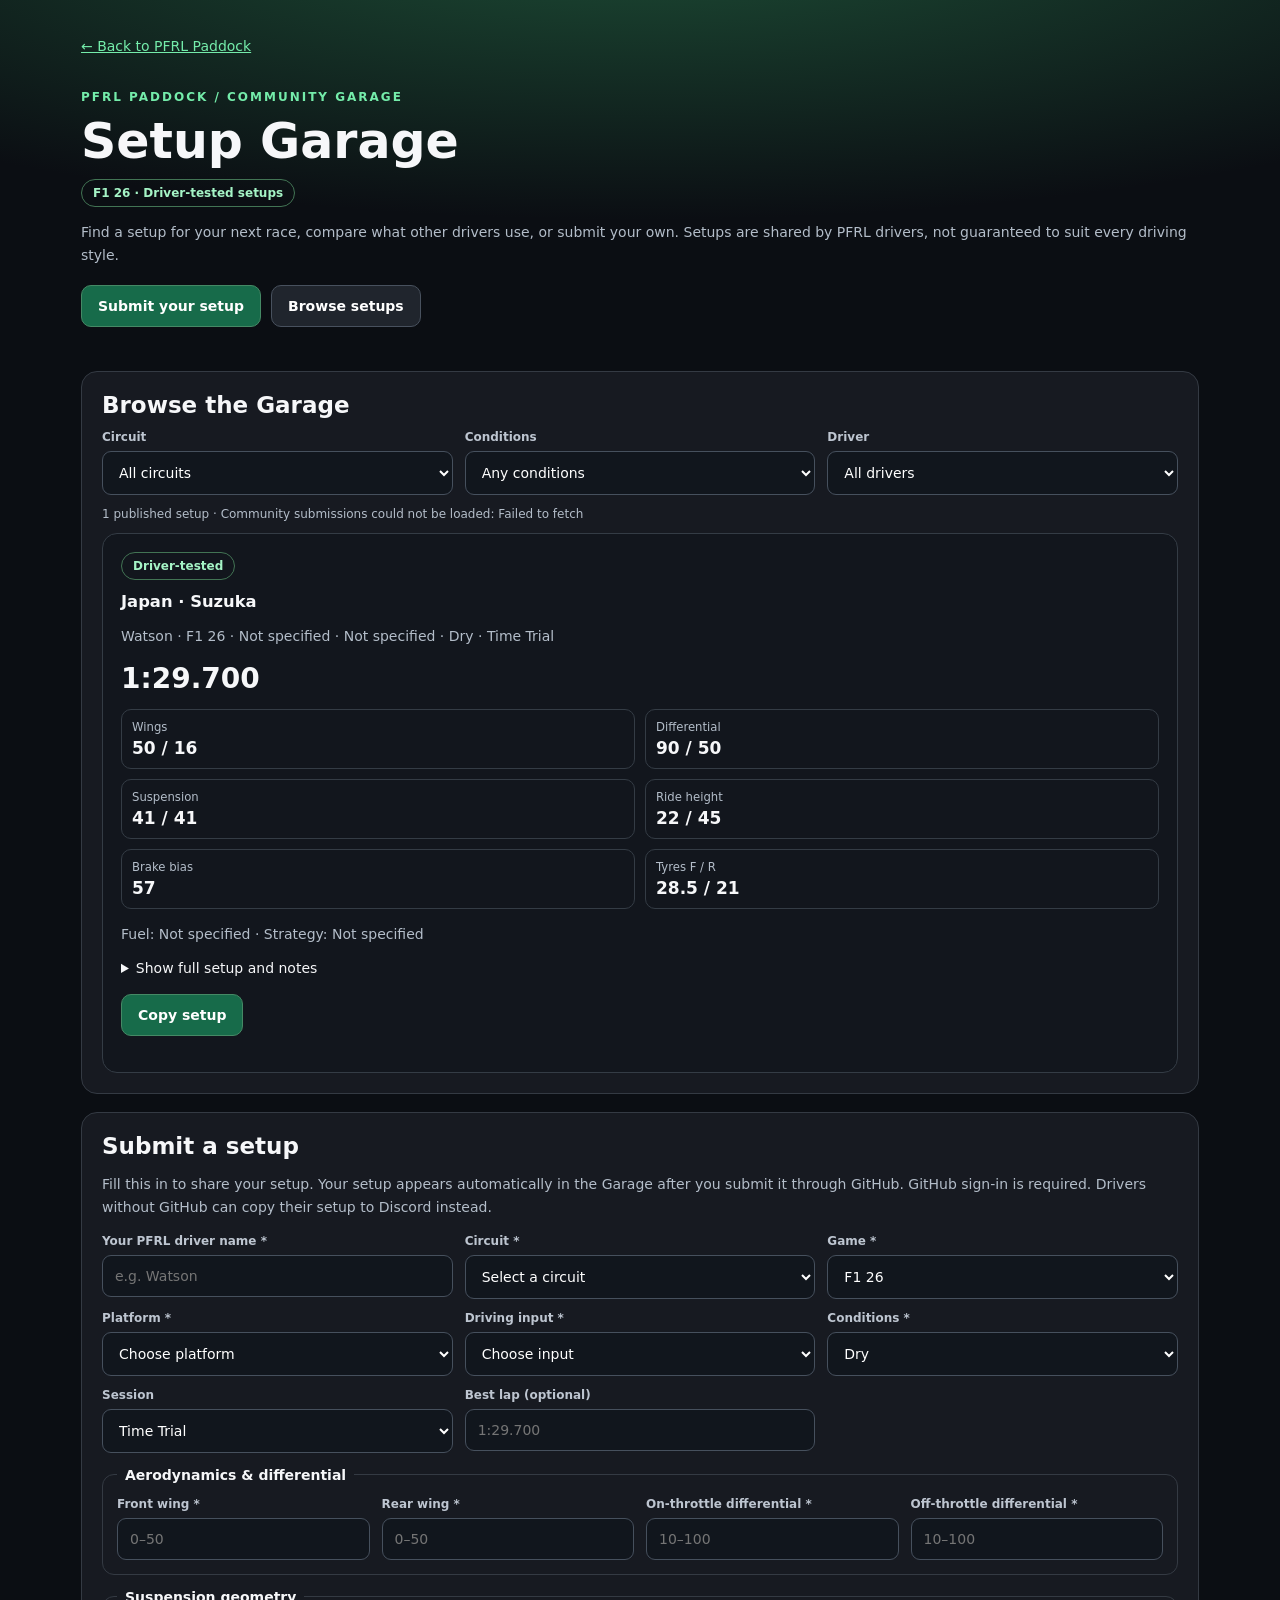
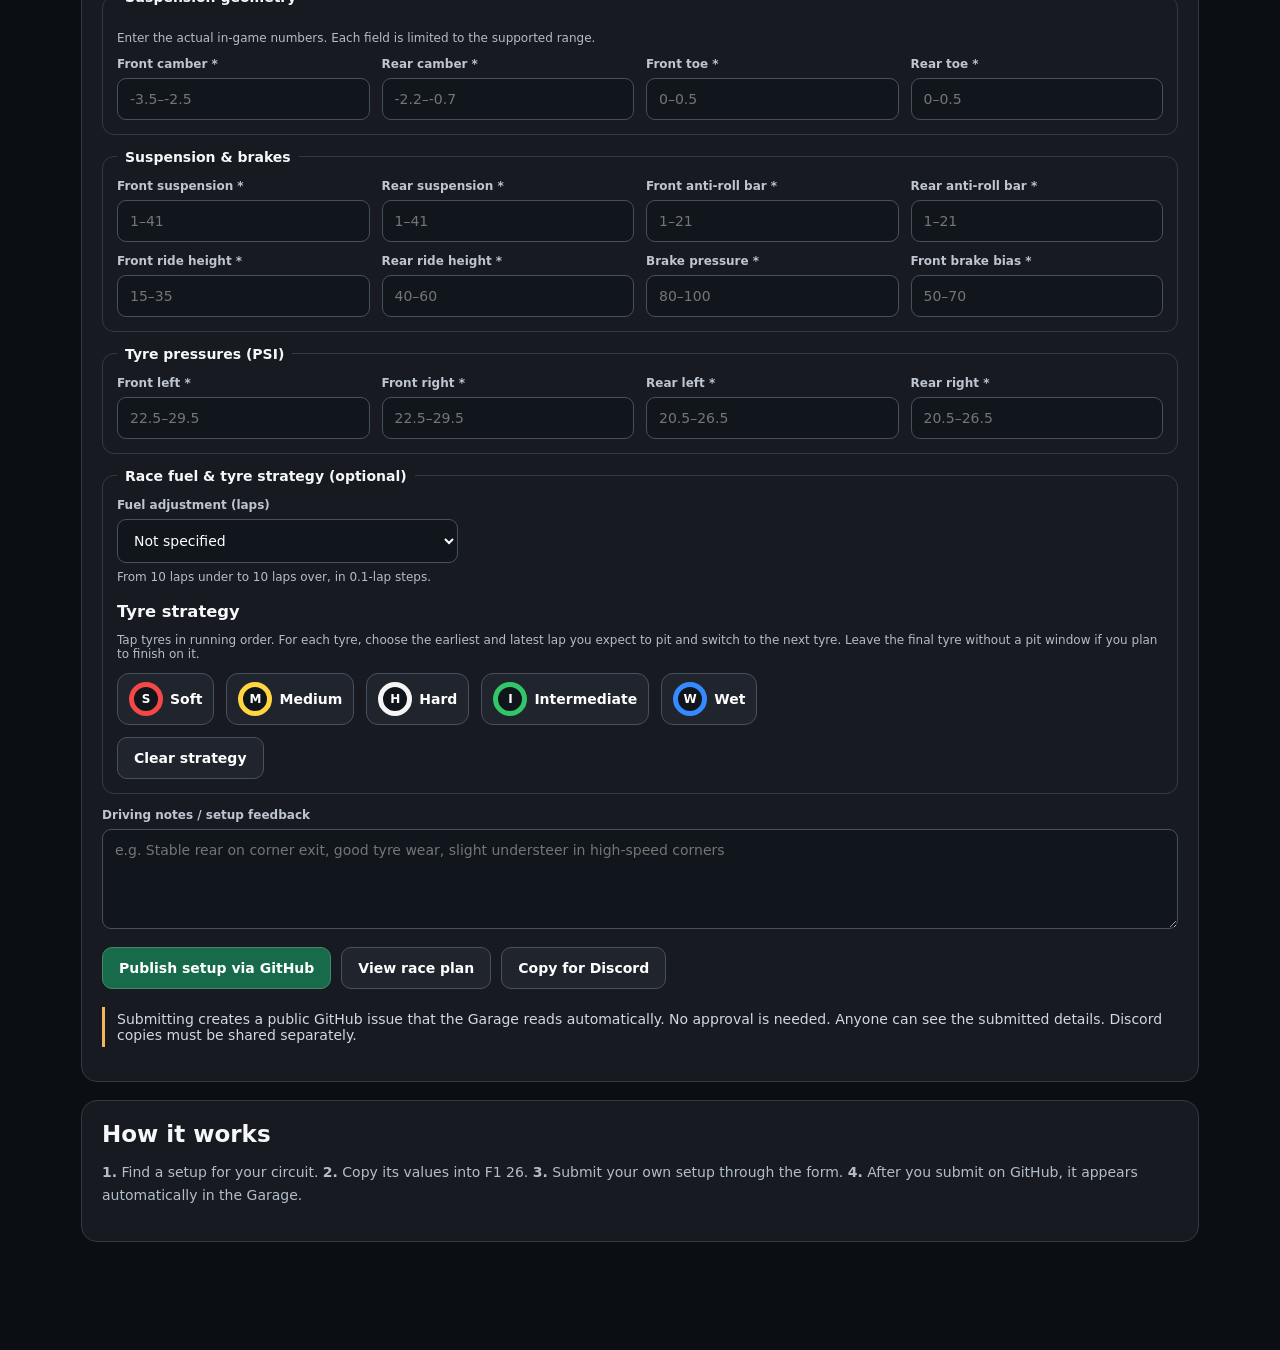
==== garage.html @ cc3d06f2 "Add Xbox PlayStation PC and wheel/controller to Garage submissions, cards and race plans" ====
<!doctype html><html lang="en"><head><meta charset="utf-8"><meta name="viewport" content="width=device-width,initial-scale=1"><title>PFRL | Setup Garage</title><meta name="theme-color" content="#167b50"><link rel="manifest" href="./manifest.webmanifest"><link rel="icon" href="./pfrl-icon.svg"><style>:root{color-scheme:dark;--bg:#0b0e13;--card:#171a21;--line:#343a43;--muted:#b3bdc9;--accent:#74ecaa}*{box-sizing:border-box}body{margin:0;background:radial-gradient(ellipse 85% 300px at 50% -80px,#1d4e36,transparent),var(--bg);color:#f6f7f9;font:14px system-ui,-apple-system,Segoe UI,sans-serif}main{max-width:1150px;margin:auto;padding:24px 16px 90px}a{color:var(--accent)}h1{font-size:clamp(31px,5vw,49px);margin:9px 0}h2{margin:0 0 12px;font-size:23px}h3{margin:0 0 8px}.brand{font-size:12px;color:var(--accent);letter-spacing:2px;font-weight:800}.muted{color:var(--muted);line-height:1.65}.panel{background:var(--card);border:1px solid var(--line);border-radius:16px;padding:20px;margin:18px 0}.hero{padding:22px 0 8px}.tag{display:inline-block;padding:6px 11px;border:1px solid #427454;border-radius:30px;color:#a5f4c6;font-size:12px;font-weight:750}.buttons{display:flex;flex-wrap:wrap;gap:10px;margin:18px 0}.btn,button{border:1px solid #458965;background:#176b4a;color:white;border-radius:10px;padding:12px 16px;font:inherit;font-weight:750;cursor:pointer;text-decoration:none}.btn.secondary,button.secondary{background:#20252d;border-color:#48515e}.grid{display:grid;grid-template-columns:repeat(3,minmax(0,1fr));gap:12px}.field{display:flex;flex-direction:column;gap:7px}label{font-size:12px;font-weight:750;color:#bdc5d0}input,select,textarea{width:100%;background:#11161d;border:1px solid #46505d;border-radius:9px;color:white;padding:12px;font:inherit}textarea{min-height:100px;resize:vertical}.cards{display:grid;grid-template-columns:repeat(auto-fit,minmax(280px,1fr));gap:13px}.setup{background:#12161d;border:1px solid #343c45;border-radius:15px;padding:18px}.setup .lap{font-size:28px;font-weight:850;margin:12px 0}.spec{display:grid;grid-template-columns:1fr 1fr;gap:10px;margin:14px 0}.spec>div{padding:10px;border:1px solid #343c45;border-radius:10px}.spec small{display:block;color:var(--muted);margin-bottom:4px}.spec b{font-size:17px}.notice{border-left:3px solid #f2b75e;padding:4px 12px;color:#d3d7df}.hidden{display:none}.formgrid{display:grid;grid-template-columns:repeat(4,minmax(0,1fr));gap:12px}fieldset{border:1px solid var(--line);border-radius:12px;margin:14px 0;padding:14px}legend{font-weight:800;padding:0 8px}#formStatus{margin-top:12px}.fine{font-size:12px;color:var(--muted)}@media(max-width:800px){.grid,.formgrid{grid-template-columns:repeat(2,minmax(0,1fr))}}@media(max-width:520px){.grid,.formgrid{grid-template-columns:1fr}.panel{padding:14px}}.strategy-picker{display:flex;flex-wrap:wrap;gap:12px;margin:12px 0}.tyre-choice{display:flex;align-items:center;gap:7px;background:#20252d;border:1px solid #48515e;border-radius:12px;padding:8px 11px;cursor:pointer}.tyre-circle{width:34px;height:34px;display:inline-flex;align-items:center;justify-content:center;border:5px solid currentColor;border-radius:50%;background:#10151b;font-size:12px;font-weight:900;color:white}.tyre-choice[data-compound="Soft"] .tyre-circle{border-color:#f44747}.tyre-choice[data-compound="Medium"] .tyre-circle{border-color:#ffd63f}.tyre-choice[data-compound="Hard"] .tyre-circle{border-color:#f5f5f5}.tyre-choice[data-compound="Intermediate"] .tyre-circle{border-color:#32c56a}.tyre-choice[data-compound="Wet"] .tyre-circle{border-color:#368aff}.tyre-choice[aria-pressed="true"]{outline:2px solid var(--accent);background:#244b37}.stint{display:flex;align-items:center;gap:10px;flex-wrap:wrap;padding:9px 0;border-bottom:1px solid var(--line)}.stint input{width:95px}.stint-range{display:flex;align-items:end;gap:8px;flex-wrap:wrap}.stint-range>label{width:100%}.stint .tyre-circle{flex-shrink:0}.strategy-output{display:flex;gap:6px;flex-wrap:wrap;margin:10px 0}.strategy-output .tyre-circle{width:30px;height:30px;border-width:4px}.strategy-output .tyre-circle[data-compound="Soft"]{border-color:#f44747}.strategy-output .tyre-circle[data-compound="Medium"]{border-color:#ffd63f}.strategy-output .tyre-circle[data-compound="Hard"]{border-color:#fff}.strategy-output .tyre-circle[data-compound="Intermediate"]{border-color:#32c56a}.strategy-output .tyre-circle[data-compound="Wet"]{border-color:#368aff}.race-report{margin-top:24px;border:1px solid #609c74;border-radius:14px;padding:18px;background:#101b18}.race-report h2{color:#b3f8d0}.report-grid{display:grid;grid-template-columns:repeat(2,minmax(0,1fr));gap:10px}.report-item{background:#182b22;border:1px solid #355a44;border-radius:9px;padding:10px}.report-item small{display:block;color:#a8c7b3;margin-bottom:5px}.report-strategy{display:flex;flex-wrap:wrap;gap:9px}.report-stint{border:1px solid #4b6854;background:#16251c;padding:12px;border-radius:12px;flex:1 1 155px}.report-stint .tyre-circle{margin-bottom:8px}.report-values{display:grid;grid-template-columns:repeat(2,minmax(0,1fr));gap:7px}.report-values div{padding:7px;border-bottom:1px solid #32473b}.report-values b{float:right}.report-notes{white-space:pre-wrap}@media print{body{background:white!important;color:#111!important}body *{visibility:hidden!important}#raceReport,#raceReport *{visibility:visible!important}#raceReport{position:absolute;left:0;top:0;width:100%;margin:0;border:0;background:white!important;color:#111!important}#raceReport .buttons{display:none!important}.report-item,.report-stint{background:white!important;color:#111!important;border-color:#aaa!important}.report-item small,.report-stint small{color:#555!important}.report-values div{border-color:#bbb!important}.tyre-circle{color:#111!important}}</style></head><body><main><p><a href="./index.html#paddock">← Back to PFRL Paddock</a></p><div class="hero"><div class="brand">PFRL PADDOCK / COMMUNITY GARAGE</div><h1>Setup Garage</h1><span class="tag">F1 26 · Driver-tested setups</span><p class="muted">Find a setup for your next race, compare what other drivers use, or submit your own. Setups are shared by PFRL drivers, not guaranteed to suit every driving style.</p><div class="buttons"><a class="btn" href="#submit">Submit your setup</a><a class="btn secondary" href="#browse">Browse setups</a></div></div><section class="panel" id="browse"><h2>Browse the Garage</h2><div class="grid"><div class="field"><label for="track">Circuit</label><select id="track"><option value="">All circuits</option></select></div><div class="field"><label for="conditions">Conditions</label><select id="conditions"><option value="">Any conditions</option><option>Dry</option><option>Wet</option><option>Mixed</option></select></div><div class="field"><label for="driver">Driver</label><select id="driver"><option value="">All drivers</option></select></div></div><p class="fine" id="count"></p><div class="cards" id="results"></div></section><section class="panel" id="submit"><h2>Submit a setup</h2><p class="muted">Fill this in to share your setup. Your setup appears automatically in the Garage after you submit it through GitHub. GitHub sign-in is required. Drivers without GitHub can copy their setup to Discord instead.</p><form id="setupForm"><div class="grid"><div class="field"><label for="submitDriver">Your PFRL driver name *</label><input id="submitDriver" required maxlength="70" placeholder="e.g. Watson"></div><div class="field"><label for="submitTrack">Circuit *</label><select id="submitTrack" required><option value="">Select a circuit</option></select></div><div class="field"><label for="submitGame">Game *</label><select id="submitGame"><option>F1 26</option><option>F1 25</option></select></div><div class="field"><label for="submitPlatform">Platform *</label><select id="submitPlatform" required><option value="">Choose platform</option><option>Xbox</option><option>PlayStation</option><option>PC</option></select></div><div class="field"><label for="submitInput">Driving input *</label><select id="submitInput" required><option value="">Choose input</option><option>Wheel</option><option>Controller</option></select></div><div class="field"><label for="submitConditions">Conditions *</label><select id="submitConditions"><option>Dry</option><option>Wet</option><option>Mixed</option></select></div><div class="field"><label for="submitSession">Session</label><select id="submitSession"><option>Time Trial</option><option>Qualifying</option><option>Race</option></select></div><div class="field"><label for="submitLap">Best lap (optional)</label><input id="submitLap" placeholder="1:29.700" pattern="[0-9]+:[0-5][0-9]\\.[0-9]{3}"></div></div><fieldset><legend>Aerodynamics & differential</legend><div class="formgrid"><div class="field"><label>Front wing *</label><input name="Front wing" type="number" min="0" max="50" step="1" placeholder="0–50" title="Allowed range: 0 to 50" required></div><div class="field"><label>Rear wing *</label><input name="Rear wing" type="number" min="0" max="50" step="1" placeholder="0–50" title="Allowed range: 0 to 50" required></div><div class="field"><label>On-throttle differential *</label><input name="On-throttle differential" type="number" min="10" max="100" step="5" placeholder="10–100" title="Allowed range: 10 to 100" required></div><div class="field"><label>Off-throttle differential *</label><input name="Off-throttle differential" type="number" min="10" max="100" step="5" placeholder="10–100" title="Allowed range: 10 to 100" required></div></div></fieldset><fieldset><legend>Suspension geometry</legend><p class="fine">Enter the actual in-game numbers. Each field is limited to the supported range.</p><div class="formgrid"><div class="field"><label>Front camber *</label><input name="Front camber" type="number" min="-3.5" max="-2.5" step="0.1" placeholder="-3.5–-2.5" title="Allowed range: -3.5 to -2.5" required></div><div class="field"><label>Rear camber *</label><input name="Rear camber" type="number" min="-2.2" max="-0.7" step="0.1" placeholder="-2.2–-0.7" title="Allowed range: -2.2 to -0.7" required></div><div class="field"><label>Front toe *</label><input name="Front toe" type="number" min="0" max="0.5" step="0.01" placeholder="0–0.5" title="Allowed range: 0 to 0.5" required></div><div class="field"><label>Rear toe *</label><input name="Rear toe" type="number" min="0" max="0.5" step="0.01" placeholder="0–0.5" title="Allowed range: 0 to 0.5" required></div></div></fieldset><fieldset><legend>Suspension & brakes</legend><div class="formgrid"><div class="field"><label>Front suspension *</label><input name="Front suspension" type="number" min="1" max="41" step="1" placeholder="1–41" title="Allowed range: 1 to 41" required></div><div class="field"><label>Rear suspension *</label><input name="Rear suspension" type="number" min="1" max="41" step="1" placeholder="1–41" title="Allowed range: 1 to 41" required></div><div class="field"><label>Front anti-roll bar *</label><input name="Front anti-roll bar" type="number" min="1" max="21" step="1" placeholder="1–21" title="Allowed range: 1 to 21" required></div><div class="field"><label>Rear anti-roll bar *</label><input name="Rear anti-roll bar" type="number" min="1" max="21" step="1" placeholder="1–21" title="Allowed range: 1 to 21" required></div><div class="field"><label>Front ride height *</label><input name="Front ride height" type="number" min="15" max="35" step="1" placeholder="15–35" title="Allowed range: 15 to 35" required></div><div class="field"><label>Rear ride height *</label><input name="Rear ride height" type="number" min="40" max="60" step="1" placeholder="40–60" title="Allowed range: 40 to 60" required></div><div class="field"><label>Brake pressure *</label><input name="Brake pressure" type="number" min="80" max="100" step="1" placeholder="80–100" title="Allowed range: 80 to 100" required></div><div class="field"><label>Front brake bias *</label><input name="Front brake bias" type="number" min="50" max="70" step="1" placeholder="50–70" title="Allowed range: 50 to 70" required></div></div></fieldset><fieldset><legend>Tyre pressures (PSI)</legend><div class="formgrid"><div class="field"><label>Front left *</label><input name="Front left tyre" type="number" min="22.5" max="29.5" step="0.1" placeholder="22.5–29.5" title="Allowed range: 22.5 to 29.5" required></div><div class="field"><label>Front right *</label><input name="Front right tyre" type="number" min="22.5" max="29.5" step="0.1" placeholder="22.5–29.5" title="Allowed range: 22.5 to 29.5" required></div><div class="field"><label>Rear left *</label><input name="Rear left tyre" type="number" min="20.5" max="26.5" step="0.1" placeholder="20.5–26.5" title="Allowed range: 20.5 to 26.5" required></div><div class="field"><label>Rear right *</label><input name="Rear right tyre" type="number" min="20.5" max="26.5" step="0.1" placeholder="20.5–26.5" title="Allowed range: 20.5 to 26.5" required></div></div></fieldset><fieldset><legend>Race fuel & tyre strategy (optional)</legend><div class="grid"><div class="field"><label for="submitFuel">Fuel adjustment (laps)</label><select id="submitFuel"><option value="">Not specified</option></select><span class="fine">From 10 laps under to 10 laps over, in 0.1-lap steps.</span></div></div><h3 style="margin-top:18px">Tyre strategy</h3><p class="fine">Tap tyres in running order. For each tyre, choose the earliest and latest lap you expect to pit and switch to the next tyre. Leave the final tyre without a pit window if you plan to finish on it.</p><div class="strategy-picker" id="tyrePicker"><button type="button" class="tyre-choice" data-compound="Soft"><span class="tyre-circle">S</span>Soft</button><button type="button" class="tyre-choice" data-compound="Medium"><span class="tyre-circle">M</span>Medium</button><button type="button" class="tyre-choice" data-compound="Hard"><span class="tyre-circle">H</span>Hard</button><button type="button" class="tyre-choice" data-compound="Intermediate"><span class="tyre-circle">I</span>Intermediate</button><button type="button" class="tyre-choice" data-compound="Wet"><span class="tyre-circle">W</span>Wet</button></div><div id="strategyStints" aria-live="polite"></div><button type="button" class="secondary" id="clearStrategy">Clear strategy</button></fieldset><div class="field"><label for="submitNotes">Driving notes / setup feedback</label><textarea id="submitNotes" maxlength="2000" placeholder="e.g. Stable rear on corner exit, good tyre wear, slight understeer in high-speed corners"></textarea></div><div class="buttons"><button type="submit">Publish setup via GitHub</button><button class="secondary" type="button" id="previewPlan">View race plan</button><button class="secondary" type="button" id="copySubmission">Copy for Discord</button></div><p class="notice">Submitting creates a public GitHub issue that the Garage reads automatically. No approval is needed. Anyone can see the submitted details. Discord copies must be shared separately.</p><p id="formStatus" class="muted" aria-live="polite"></p></form><section id="raceReport" class="race-report hidden" aria-live="polite"><div class="buttons"><button type="button" id="printReport">Print / Save PDF</button><button type="button" class="secondary" id="copyReport">Copy report</button><button type="button" class="secondary" id="closeReport">Close report</button></div><div id="reportBody"></div></section></section><section class="panel"><h2>How it works</h2><p class="muted"><b>1.</b> Find a setup for your circuit. <b>2.</b> Copy its values into F1 26. <b>3.</b> Submit your own setup through the form. <b>4.</b> After you submit on GitHub, it appears automatically in the Garage.</p></section></main><script>
const $=id=>document.getElementById(id);
const circuits=["Australia · Melbourne","Austria · Spielberg","Azerbaijan · Baku","Bahrain · Sakhir","Belgium · Spa","Brazil · Interlagos","Canada · Montreal","China · Shanghai","Great Britain · Silverstone","Hungary · Budapest","Italy · Imola","Italy · Monza","Japan · Suzuka","Las Vegas","Mexico · Mexico City","Monaco","Netherlands · Zandvoort","Qatar · Lusail","Saudi Arabia · Jeddah","Singapore · Marina Bay","Spain · Barcelona","Spain · Madrid","United Arab Emirates · Abu Dhabi","United States · Austin","United States · Miami"];
const esc=x=>String(x??"").replace(/[&<>"']/g,c=>({"&":"&amp;","<":"&lt;",">":"&gt;",'"':"&quot;","'":"&#39;"}[c]));
for(const c of circuits){for(const id of ["track","submitTrack"]){const opt=document.createElement("option");opt.value=c;opt.textContent=c;$(id).append(opt)}}
let setups=[];
const spec=(k,v)=>'<div><small>'+esc(k)+'</small><b>'+esc(v)+'</b></div>';
const strategy=[];const tyreLetters={Soft:"S",Medium:"M",Hard:"H",Intermediate:"I",Wet:"W"};for(let i=-100;i<=100;i++){const v=(i/10).toFixed(1),label=i===0?"Balanced (0.0 laps)":(i<0?v+" laps under":"+"+v+" laps over");$("submitFuel").add(new Option(label,v))}
function renderStrategy(){const holder=$("strategyStints");holder.replaceChildren();strategy.forEach((stint,index)=>{const row=document.createElement("div");row.className="stint";const circle=document.createElement("span");circle.className="tyre-circle";circle.textContent=tyreLetters[stint.compound];circle.style.borderColor={Soft:"#f44747",Medium:"#ffd63f",Hard:"#fff",Intermediate:"#32c56a",Wet:"#368aff"}[stint.compound];const title=document.createElement("strong");title.textContent="Stint "+(index+1)+" · "+stint.compound;const range=document.createElement("div");range.className="stint-range";const label=document.createElement("label");label.textContent="Pit / switch tyre window (enter two separate lap numbers)";range.append(label);for(const [field,caption] of [["from","Earliest"],["to","Latest"]]){const wrap=document.createElement("div");const lab=document.createElement("label");lab.textContent=caption;const input=document.createElement("input");input.type="number";input.min="1";input.max="100";input.step="1";input.placeholder=caption==="Earliest"?"9":"11";input.value=stint[field]||"";input.setAttribute("aria-label",caption+" pit lap for stint "+(index+1));input.addEventListener("input",()=>{stint[field]=input.value});wrap.append(lab,input);range.append(wrap)}const remove=document.createElement("button");remove.type="button";remove.className="secondary";remove.textContent="Remove";remove.addEventListener("click",()=>{strategy.splice(index,1);renderStrategy()});row.append(circle,title,range,remove);holder.append(row)})}
$("tyrePicker").addEventListener("click",e=>{const b=e.target.closest("[data-compound]");if(!b||strategy.length>=12)return;strategy.push({compound:b.dataset.compound,from:"",to:""});renderStrategy()});$("clearStrategy").addEventListener("click",()=>{strategy.length=0;renderStrategy()});
function strategyLabel(x){if(!Array.isArray(x.strategy)||!x.strategy.length)return "Not specified";return x.strategy.map((s,i)=>(i+1)+". "+s.compound+(s.from&&s.to?" (pit laps "+s.from+"–"+s.to+")":s.laps?" ("+s.laps+" laps)":" (finish / no pit window)")).join(" → ")}
function validateStrategy(){let previous=0;for(let i=0;i<strategy.length;i++){const s=strategy[i];if(!s.from&&!s.to){if(i<strategy.length-1)return "Enter a pit window for stint "+(i+1)+" before adding the next tyre.";continue}const a=Number(s.from),b=Number(s.to);if(!Number.isInteger(a)||!Number.isInteger(b)||a<1||b>100||a>b)return "Check the pit window for stint "+(i+1)+". Earliest and latest laps must be between 1 and 100.";if(a<=previous)return "Pit windows must be in lap order. Check stint "+(i+1)+".";previous=b}return ""}
function fuelLabel(x){return x.fuelLaps===undefined||x.fuelLaps===null||x.fuelLaps===""?"Not specified":(Number(x.fuelLaps)>0?"+":"")+Number(x.fuelLaps).toFixed(1)+" laps"}
function setupText(x){return [x.driver+" — "+x.track+" ("+x.game+", "+x.conditions+")","Platform: "+(x.platform||"Not specified")+" | Input: "+(x.inputDevice||"Not specified"),x.session+" | Best lap: "+(x.lap||"Not supplied"),"Front / rear wing: "+x.frontWing+" / "+x.rearWing,"Differential on / off: "+x.onThrottle+" / "+x.offThrottle,"Geometry: "+(x.geometry||"See notes"),"Suspension front / rear: "+x.frontSuspension+" / "+x.rearSuspension,"Anti-roll bars front / rear: "+x.frontARB+" / "+x.rearARB,"Ride height front / rear: "+x.frontHeight+" / "+x.rearHeight,"Brake pressure / bias: "+x.brakePressure+" / "+x.brakeBias,"Tyres FL / FR / RL / RR: "+[x.frontLeft,x.frontRight,x.rearLeft,x.rearRight].join(" / "),"Fuel: "+fuelLabel(x),"Tyre strategy: "+strategyLabel(x),"Notes: "+(x.notes||"None")].join("\n")}
function draw(){const list=setups.filter(x=>(!$("track").value||x.track===$("track").value)&&(!$("conditions").value||x.conditions===$("conditions").value)&&(!$("driver").value||x.driver===$("driver").value));$("count").textContent=list.length+" published setup"+(list.length===1?"":"s");$("results").innerHTML=list.length?list.map(x=>'<article class="setup"><span class="tag">'+esc(x.verified||"Published")+'</span><h3 style="margin-top:12px">'+esc(x.track)+'</h3><p class="muted">'+esc(x.driver)+' · '+esc(x.game)+' · '+esc(x.platform||'Not specified')+' · '+esc(x.inputDevice||'Not specified')+' · '+esc(x.conditions)+' · '+esc(x.session)+'</p><div class="lap">'+esc(x.lap||"No lap recorded")+'</div><div class="spec">'+spec("Wings",x.frontWing+" / "+x.rearWing)+spec("Differential",x.onThrottle+" / "+x.offThrottle)+spec("Suspension",x.frontSuspension+" / "+x.rearSuspension)+spec("Ride height",x.frontHeight+" / "+x.rearHeight)+spec("Brake bias",x.brakeBias)+spec("Tyres F / R",x.frontLeft+" / "+x.rearLeft)+'</div><p class="muted">Fuel: '+esc(fuelLabel(x))+' · Strategy: '+esc(strategyLabel(x))+'</p><details><summary>Show full setup and notes</summary><pre style="white-space:pre-wrap;line-height:1.7">'+esc(setupText(x))+'</pre></details><div class="buttons"><button type="button" data-copy="'+esc(x.id)+'">Copy setup</button></div></article>').join(""):'<p class="muted">No published setups match these filters yet. Submit one to help build the Garage.</p>'}
for(const id of ["track","conditions","driver"])$(id).addEventListener("change",draw);
$("results").addEventListener("click",async ev=>{const b=ev.target.closest("[data-copy]");if(!b)return;const x=setups.find(x=>x.id===b.dataset.copy);if(!x)return;try{await navigator.clipboard.writeText(setupText(x));b.textContent="Copied!";setTimeout(()=>b.textContent="Copy setup",1600)}catch{prompt("Copy setup:",setupText(x))}});
const keyMap={"Front wing":"frontWing","Rear wing":"rearWing","On-throttle differential":"onThrottle","Off-throttle differential":"offThrottle","Front camber":"frontCamber","Rear camber":"rearCamber","Front toe":"frontToe","Rear toe":"rearToe","Front suspension":"frontSuspension","Rear suspension":"rearSuspension","Front anti-roll bar":"frontARB","Rear anti-roll bar":"rearARB","Front ride height":"frontHeight","Rear ride height":"rearHeight","Brake pressure":"brakePressure","Front brake bias":"brakeBias","Front left tyre":"frontLeft","Front right tyre":"frontRight","Rear left tyre":"rearLeft","Rear right tyre":"rearRight"};
function parseIssue(issue){
if(!issue||issue.pull_request||!issue.title?.startsWith("[PFRL SETUP] ")||typeof issue.body!=="string"||!issue.body.startsWith("PFRL DRIVER SETUP SUBMISSION"))return null;
const values={};
for(const line of issue.body.split(/\r?\n/)){const m=line.match(/^([^:\n]+): (.*)$/);if(m)values[m[1]]=m[2].trim()}
const driver=values.Driver,track=values.Circuit;
if(!driver||driver.length>70||!circuits.includes(track)||!["F1 26","F1 25"].includes(values.Game)||!["Dry","Wet","Mixed"].includes(values.Conditions))return null;
const o={id:"issue-"+issue.number,driver,track,game:values.Game,platform:values.Platform||"Not specified",inputDevice:values["Input device"]||"Not specified",conditions:values.Conditions,session:values.Session||"Race",lap:values["Best lap"]==="Not supplied"?"":values["Best lap"],notes:(values.Notes||"").slice(0,2000),verified:"Community submission",geometry:"",url:issue.html_url,fuelLaps:values["Fuel adjustment (laps)"]||"",strategy:[]};
for(const [field,key] of Object.entries(keyMap)){if(!(field in values))return null;const n=Number(values[field]);if(!Number.isFinite(n))return null;o[key]=n}
const rawStrategy=values["Tyre strategy"]||"";if(rawStrategy&&rawStrategy!=="Not specified"){o.strategy=rawStrategy.split(" | ").slice(0,12).map(part=>{const m=part.match(/^(Soft|Medium|Hard|Intermediate|Wet)(?: \(pit laps (\d+)-(\d+)\)| \((\d+) laps\))?$/);return m?{compound:m[1],from:m[2]||"",to:m[3]||"",laps:m[4]||""}:null}).filter(Boolean)}
o.geometry=[o.frontCamber,o.rearCamber,o.frontToe,o.rearToe].join(" / ");
return o;
}
function updateDrivers(){const current=$("driver").value;const names=[...new Set(setups.map(x=>x.driver))].sort((a,b)=>a.localeCompare(b));$("driver").replaceChildren(new Option("All drivers",""),...names.map(n=>new Option(n,n)));if(names.includes(current))$("driver").value=current;draw()}
async function loadSetups(){
const local=await fetch("./setups.json",{cache:"no-store"}).then(r=>{if(!r.ok)throw Error("Could not load setup database");return r.json()});
setups=local;updateDrivers();
try{
const r=await fetch("https://api.github.com/repos/Markwatson23/pfrl-stats/issues?state=all&per_page=100&sort=created&direction=desc",{headers:{"Accept":"application/vnd.github+json"}});
if(!r.ok)throw Error("GitHub submissions temporarily unavailable ("+r.status+")");
const issues=await r.json();const community=issues.map(parseIssue).filter(Boolean);
setups=[...community,...local];updateDrivers();
$("count").textContent+=community.length?" · Includes "+community.length+" community submission(s)":"";
}catch(err){$("count").textContent+=" · Community submissions could not be loaded: "+err.message}
}
loadSetups().catch(e=>{$("count").textContent=e.message});
function submission(){const form=$("setupForm");if(!form.reportValidity())return null;const error=validateStrategy();if(error){$("formStatus").textContent=error;return null;}const lines=["PFRL DRIVER SETUP SUBMISSION","Driver: "+$("submitDriver").value.trim(),"Circuit: "+$("submitTrack").value,"Game: "+$("submitGame").value,"Platform: "+$("submitPlatform").value,"Input device: "+$("submitInput").value,"Conditions: "+$("submitConditions").value,"Session: "+$("submitSession").value,"Best lap: "+($("submitLap").value||"Not supplied"),"",...Array.from(form.querySelectorAll("[name]")).map(x=>x.name+": "+x.value),"","Fuel adjustment (laps): "+$("submitFuel").value,"Tyre strategy: "+(strategy.length?strategy.map(s=>s.compound+(s.from&&s.to?" (pit laps "+s.from+"-"+s.to+")":"")).join(" | "):"Not specified"),"Notes: "+($("submitNotes").value.trim()||"None"),"","Community-submitted setup; values supplied by the driver."];return lines.join("\n")}

let lastReport="";
function reportData(){
const form=$("setupForm");const values=Array.from(form.querySelectorAll("[name]")).map(x=>({name:x.name,value:x.value||"—"}));
return {driver:$("submitDriver").value.trim()||"Driver not specified",track:$("submitTrack").value||"Circuit not selected",game:$("submitGame").value,platform:$("submitPlatform").value||"Not specified",inputDevice:$("submitInput").value||"Not specified",conditions:$("submitConditions").value,session:$("submitSession").value,lap:$("submitLap").value||"Not recorded",fuel:$("submitFuel").value,notes:$("submitNotes").value.trim()||"No notes",values,stints:strategy.map(s=>({...s}))}
}
function reportText(d){const fuel=d.fuel===""?"Not specified":Number(d.fuel)===0?"Balanced":Number(d.fuel)>0?"+"+d.fuel+" laps over":Math.abs(Number(d.fuel)).toFixed(1)+" laps under";return ["PFRL RACE PREPARATION PLAN",d.driver+" | "+d.track,d.game+" | "+d.platform+" | "+d.inputDevice+" | "+d.conditions+" | "+d.session,"Best lap: "+d.lap,"Fuel: "+fuel,"","TYRE STRATEGY",...(d.stints.length?d.stints.map((s,i)=>"Stint "+(i+1)+": "+s.compound+" — "+(s.from&&s.to?"pit between laps "+s.from+" and "+s.to:"finish / pit window not set")):["Not specified"]),"","CAR SETUP",...d.values.map(x=>x.name+": "+x.value),"","DRIVING NOTES",d.notes].join("\n")}
function showReport(){
const error=validateStrategy();if(error){$("formStatus").textContent=error;return}
const d=reportData();lastReport=reportText(d);const root=$("reportBody");root.replaceChildren();
const heading=document.createElement("h2");heading.textContent="PFRL Race Preparation Plan";root.append(heading);
const subtitle=document.createElement("p");subtitle.textContent=d.driver+" · "+d.track+" · "+d.game;root.append(subtitle);
const info=document.createElement("div");info.className="report-grid";const fuel=d.fuel===""?"Not specified":Number(d.fuel)===0?"Balanced (0.0)":Number(d.fuel)>0?"+"+d.fuel+" laps over":Math.abs(Number(d.fuel)).toFixed(1)+" laps under";
for(const [label,value] of [["Platform",d.platform],["Driving input",d.inputDevice],["Conditions",d.conditions],["Session",d.session],["Best practice lap",d.lap],["Fuel adjustment",fuel]]){const box=document.createElement("div");box.className="report-item";const small=document.createElement("small");small.textContent=label;const strong=document.createElement("strong");strong.textContent=value;box.append(small,strong);info.append(box)}root.append(info);
const title=document.createElement("h3");title.textContent="Tyre & pit-stop strategy";title.style.marginTop="20px";root.append(title);
const stints=document.createElement("div");stints.className="report-strategy";
if(!d.stints.length){const p=document.createElement("p");p.textContent="No tyre strategy selected.";stints.append(p)}
d.stints.forEach((st,i)=>{const box=document.createElement("div");box.className="report-stint";const circle=document.createElement("span");circle.className="tyre-circle";circle.style.borderColor={Soft:"#f44747",Medium:"#ffd63f",Hard:"#ffffff",Intermediate:"#32c56a",Wet:"#368aff"}[st.compound];circle.textContent=tyreLetters[st.compound];const name=document.createElement("div");name.textContent="Stint "+(i+1)+" · "+st.compound;name.style.fontWeight="800";const when=document.createElement("p");when.textContent=st.from&&st.to?"Pit between laps "+st.from+"–"+st.to:i===d.stints.length-1?"Finish on this tyre":"Pit window not set";box.append(circle,name,when);stints.append(box)});root.append(stints);
const setupTitle=document.createElement("h3");setupTitle.textContent="Car setup";setupTitle.style.marginTop="22px";root.append(setupTitle);const specs=document.createElement("div");specs.className="report-values";d.values.forEach(v=>{const line=document.createElement("div");const key=document.createElement("span");key.textContent=v.name;const val=document.createElement("b");val.textContent=v.value;line.append(key,val);specs.append(line)});root.append(specs);
const noteTitle=document.createElement("h3");noteTitle.textContent="Driving notes";noteTitle.style.marginTop="22px";const notes=document.createElement("p");notes.className="report-notes";notes.textContent=d.notes;root.append(noteTitle,notes);
$("raceReport").classList.remove("hidden");$("raceReport").scrollIntoView({behavior:"smooth",block:"start"});
}
$("previewPlan").addEventListener("click",showReport);
$("printReport").addEventListener("click",()=>window.print());
$("copyReport").addEventListener("click",async()=>{try{await navigator.clipboard.writeText(lastReport);$("copyReport").textContent="Copied!";setTimeout(()=>$("copyReport").textContent="Copy report",1600)}catch{prompt("Copy your race plan",lastReport)}});
$("closeReport").addEventListener("click",()=>$("raceReport").classList.add("hidden"));
$("setupForm").addEventListener("submit",ev=>{ev.preventDefault();const body=submission();if(!body)return;const title="[PFRL SETUP] "+$("submitTrack").value+" — "+$("submitDriver").value.trim();const url="https://github.com/Markwatson23/pfrl-stats/issues/new?"+new URLSearchParams({title,body}).toString();$("formStatus").textContent="Opening GitHub. Sign in if prompted, then press Submit new issue. Return to the Garage and refresh to see your setup.";window.open(url,"_blank","noopener,noreferrer")});
$("copySubmission").addEventListener("click",async()=>{const body=submission();if(!body)return;try{await navigator.clipboard.writeText(body);$("formStatus").textContent="Copied. Paste this into the PFRL Discord for review."}catch{$("formStatus").textContent="Copy the text from the box that appears.";prompt("Copy for Discord",body)}});
</script></body></html>
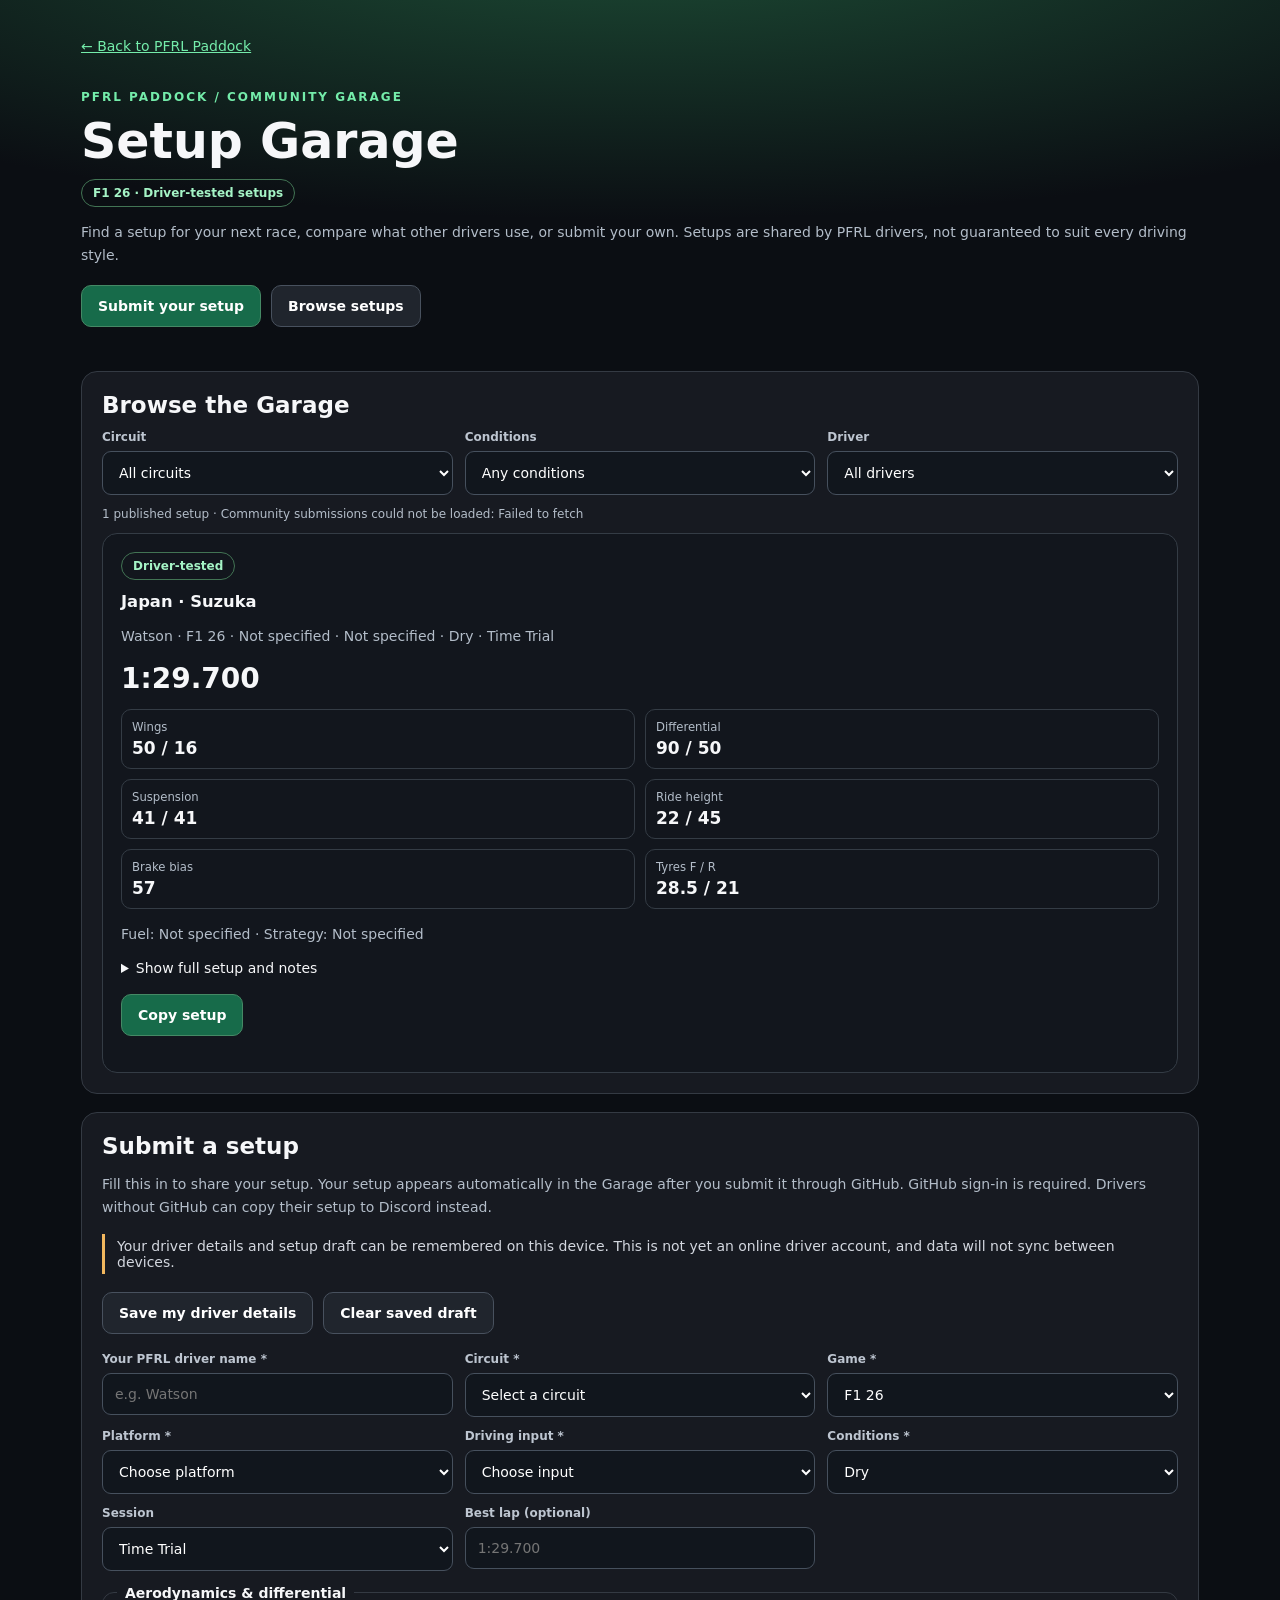
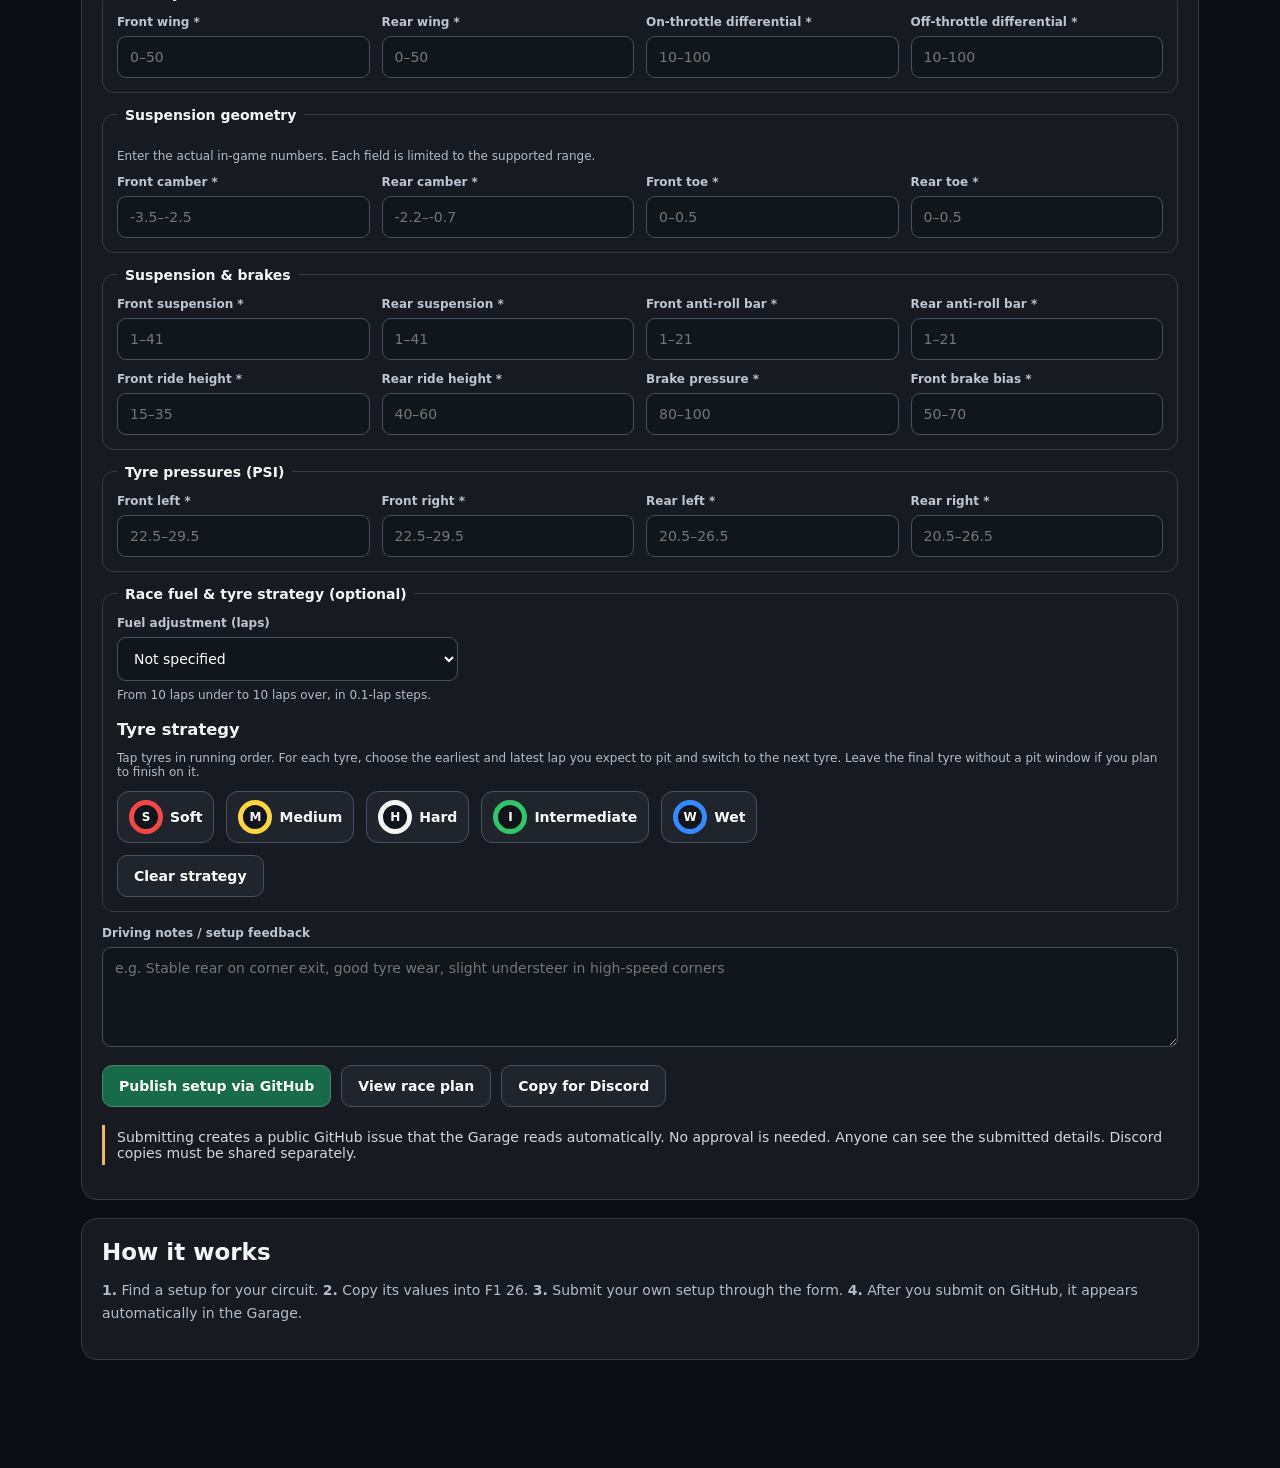
==== commit f9c0475c: "Remember driver defaults and restore Garage setup drafts locally" ====
--- a/garage.html
+++ b/garage.html
@@ -1,12 +1,25 @@
-<!doctype html><html lang="en"><head><meta charset="utf-8"><meta name="viewport" content="width=device-width,initial-scale=1"><title>PFRL | Setup Garage</title><meta name="theme-color" content="#167b50"><link rel="manifest" href="./manifest.webmanifest"><link rel="icon" href="./pfrl-icon.svg"><style>:root{color-scheme:dark;--bg:#0b0e13;--card:#171a21;--line:#343a43;--muted:#b3bdc9;--accent:#74ecaa}*{box-sizing:border-box}body{margin:0;background:radial-gradient(ellipse 85% 300px at 50% -80px,#1d4e36,transparent),var(--bg);color:#f6f7f9;font:14px system-ui,-apple-system,Segoe UI,sans-serif}main{max-width:1150px;margin:auto;padding:24px 16px 90px}a{color:var(--accent)}h1{font-size:clamp(31px,5vw,49px);margin:9px 0}h2{margin:0 0 12px;font-size:23px}h3{margin:0 0 8px}.brand{font-size:12px;color:var(--accent);letter-spacing:2px;font-weight:800}.muted{color:var(--muted);line-height:1.65}.panel{background:var(--card);border:1px solid var(--line);border-radius:16px;padding:20px;margin:18px 0}.hero{padding:22px 0 8px}.tag{display:inline-block;padding:6px 11px;border:1px solid #427454;border-radius:30px;color:#a5f4c6;font-size:12px;font-weight:750}.buttons{display:flex;flex-wrap:wrap;gap:10px;margin:18px 0}.btn,button{border:1px solid #458965;background:#176b4a;color:white;border-radius:10px;padding:12px 16px;font:inherit;font-weight:750;cursor:pointer;text-decoration:none}.btn.secondary,button.secondary{background:#20252d;border-color:#48515e}.grid{display:grid;grid-template-columns:repeat(3,minmax(0,1fr));gap:12px}.field{display:flex;flex-direction:column;gap:7px}label{font-size:12px;font-weight:750;color:#bdc5d0}input,select,textarea{width:100%;background:#11161d;border:1px solid #46505d;border-radius:9px;color:white;padding:12px;font:inherit}textarea{min-height:100px;resize:vertical}.cards{display:grid;grid-template-columns:repeat(auto-fit,minmax(280px,1fr));gap:13px}.setup{background:#12161d;border:1px solid #343c45;border-radius:15px;padding:18px}.setup .lap{font-size:28px;font-weight:850;margin:12px 0}.spec{display:grid;grid-template-columns:1fr 1fr;gap:10px;margin:14px 0}.spec>div{padding:10px;border:1px solid #343c45;border-radius:10px}.spec small{display:block;color:var(--muted);margin-bottom:4px}.spec b{font-size:17px}.notice{border-left:3px solid #f2b75e;padding:4px 12px;color:#d3d7df}.hidden{display:none}.formgrid{display:grid;grid-template-columns:repeat(4,minmax(0,1fr));gap:12px}fieldset{border:1px solid var(--line);border-radius:12px;margin:14px 0;padding:14px}legend{font-weight:800;padding:0 8px}#formStatus{margin-top:12px}.fine{font-size:12px;color:var(--muted)}@media(max-width:800px){.grid,.formgrid{grid-template-columns:repeat(2,minmax(0,1fr))}}@media(max-width:520px){.grid,.formgrid{grid-template-columns:1fr}.panel{padding:14px}}.strategy-picker{display:flex;flex-wrap:wrap;gap:12px;margin:12px 0}.tyre-choice{display:flex;align-items:center;gap:7px;background:#20252d;border:1px solid #48515e;border-radius:12px;padding:8px 11px;cursor:pointer}.tyre-circle{width:34px;height:34px;display:inline-flex;align-items:center;justify-content:center;border:5px solid currentColor;border-radius:50%;background:#10151b;font-size:12px;font-weight:900;color:white}.tyre-choice[data-compound="Soft"] .tyre-circle{border-color:#f44747}.tyre-choice[data-compound="Medium"] .tyre-circle{border-color:#ffd63f}.tyre-choice[data-compound="Hard"] .tyre-circle{border-color:#f5f5f5}.tyre-choice[data-compound="Intermediate"] .tyre-circle{border-color:#32c56a}.tyre-choice[data-compound="Wet"] .tyre-circle{border-color:#368aff}.tyre-choice[aria-pressed="true"]{outline:2px solid var(--accent);background:#244b37}.stint{display:flex;align-items:center;gap:10px;flex-wrap:wrap;padding:9px 0;border-bottom:1px solid var(--line)}.stint input{width:95px}.stint-range{display:flex;align-items:end;gap:8px;flex-wrap:wrap}.stint-range>label{width:100%}.stint .tyre-circle{flex-shrink:0}.strategy-output{display:flex;gap:6px;flex-wrap:wrap;margin:10px 0}.strategy-output .tyre-circle{width:30px;height:30px;border-width:4px}.strategy-output .tyre-circle[data-compound="Soft"]{border-color:#f44747}.strategy-output .tyre-circle[data-compound="Medium"]{border-color:#ffd63f}.strategy-output .tyre-circle[data-compound="Hard"]{border-color:#fff}.strategy-output .tyre-circle[data-compound="Intermediate"]{border-color:#32c56a}.strategy-output .tyre-circle[data-compound="Wet"]{border-color:#368aff}.race-report{margin-top:24px;border:1px solid #609c74;border-radius:14px;padding:18px;background:#101b18}.race-report h2{color:#b3f8d0}.report-grid{display:grid;grid-template-columns:repeat(2,minmax(0,1fr));gap:10px}.report-item{background:#182b22;border:1px solid #355a44;border-radius:9px;padding:10px}.report-item small{display:block;color:#a8c7b3;margin-bottom:5px}.report-strategy{display:flex;flex-wrap:wrap;gap:9px}.report-stint{border:1px solid #4b6854;background:#16251c;padding:12px;border-radius:12px;flex:1 1 155px}.report-stint .tyre-circle{margin-bottom:8px}.report-values{display:grid;grid-template-columns:repeat(2,minmax(0,1fr));gap:7px}.report-values div{padding:7px;border-bottom:1px solid #32473b}.report-values b{float:right}.report-notes{white-space:pre-wrap}@media print{body{background:white!important;color:#111!important}body *{visibility:hidden!important}#raceReport,#raceReport *{visibility:visible!important}#raceReport{position:absolute;left:0;top:0;width:100%;margin:0;border:0;background:white!important;color:#111!important}#raceReport .buttons{display:none!important}.report-item,.report-stint{background:white!important;color:#111!important;border-color:#aaa!important}.report-item small,.report-stint small{color:#555!important}.report-values div{border-color:#bbb!important}.tyre-circle{color:#111!important}}</style></head><body><main><p><a href="./index.html#paddock">← Back to PFRL Paddock</a></p><div class="hero"><div class="brand">PFRL PADDOCK / COMMUNITY GARAGE</div><h1>Setup Garage</h1><span class="tag">F1 26 · Driver-tested setups</span><p class="muted">Find a setup for your next race, compare what other drivers use, or submit your own. Setups are shared by PFRL drivers, not guaranteed to suit every driving style.</p><div class="buttons"><a class="btn" href="#submit">Submit your setup</a><a class="btn secondary" href="#browse">Browse setups</a></div></div><section class="panel" id="browse"><h2>Browse the Garage</h2><div class="grid"><div class="field"><label for="track">Circuit</label><select id="track"><option value="">All circuits</option></select></div><div class="field"><label for="conditions">Conditions</label><select id="conditions"><option value="">Any conditions</option><option>Dry</option><option>Wet</option><option>Mixed</option></select></div><div class="field"><label for="driver">Driver</label><select id="driver"><option value="">All drivers</option></select></div></div><p class="fine" id="count"></p><div class="cards" id="results"></div></section><section class="panel" id="submit"><h2>Submit a setup</h2><p class="muted">Fill this in to share your setup. Your setup appears automatically in the Garage after you submit it through GitHub. GitHub sign-in is required. Drivers without GitHub can copy their setup to Discord instead.</p><form id="setupForm"><div class="grid"><div class="field"><label for="submitDriver">Your PFRL driver name *</label><input id="submitDriver" required maxlength="70" placeholder="e.g. Watson"></div><div class="field"><label for="submitTrack">Circuit *</label><select id="submitTrack" required><option value="">Select a circuit</option></select></div><div class="field"><label for="submitGame">Game *</label><select id="submitGame"><option>F1 26</option><option>F1 25</option></select></div><div class="field"><label for="submitPlatform">Platform *</label><select id="submitPlatform" required><option value="">Choose platform</option><option>Xbox</option><option>PlayStation</option><option>PC</option></select></div><div class="field"><label for="submitInput">Driving input *</label><select id="submitInput" required><option value="">Choose input</option><option>Wheel</option><option>Controller</option></select></div><div class="field"><label for="submitConditions">Conditions *</label><select id="submitConditions"><option>Dry</option><option>Wet</option><option>Mixed</option></select></div><div class="field"><label for="submitSession">Session</label><select id="submitSession"><option>Time Trial</option><option>Qualifying</option><option>Race</option></select></div><div class="field"><label for="submitLap">Best lap (optional)</label><input id="submitLap" placeholder="1:29.700" pattern="[0-9]+:[0-5][0-9]\\.[0-9]{3}"></div></div><fieldset><legend>Aerodynamics & differential</legend><div class="formgrid"><div class="field"><label>Front wing *</label><input name="Front wing" type="number" min="0" max="50" step="1" placeholder="0–50" title="Allowed range: 0 to 50" required></div><div class="field"><label>Rear wing *</label><input name="Rear wing" type="number" min="0" max="50" step="1" placeholder="0–50" title="Allowed range: 0 to 50" required></div><div class="field"><label>On-throttle differential *</label><input name="On-throttle differential" type="number" min="10" max="100" step="5" placeholder="10–100" title="Allowed range: 10 to 100" required></div><div class="field"><label>Off-throttle differential *</label><input name="Off-throttle differential" type="number" min="10" max="100" step="5" placeholder="10–100" title="Allowed range: 10 to 100" required></div></div></fieldset><fieldset><legend>Suspension geometry</legend><p class="fine">Enter the actual in-game numbers. Each field is limited to the supported range.</p><div class="formgrid"><div class="field"><label>Front camber *</label><input name="Front camber" type="number" min="-3.5" max="-2.5" step="0.1" placeholder="-3.5–-2.5" title="Allowed range: -3.5 to -2.5" required></div><div class="field"><label>Rear camber *</label><input name="Rear camber" type="number" min="-2.2" max="-0.7" step="0.1" placeholder="-2.2–-0.7" title="Allowed range: -2.2 to -0.7" required></div><div class="field"><label>Front toe *</label><input name="Front toe" type="number" min="0" max="0.5" step="0.01" placeholder="0–0.5" title="Allowed range: 0 to 0.5" required></div><div class="field"><label>Rear toe *</label><input name="Rear toe" type="number" min="0" max="0.5" step="0.01" placeholder="0–0.5" title="Allowed range: 0 to 0.5" required></div></div></fieldset><fieldset><legend>Suspension & brakes</legend><div class="formgrid"><div class="field"><label>Front suspension *</label><input name="Front suspension" type="number" min="1" max="41" step="1" placeholder="1–41" title="Allowed range: 1 to 41" required></div><div class="field"><label>Rear suspension *</label><input name="Rear suspension" type="number" min="1" max="41" step="1" placeholder="1–41" title="Allowed range: 1 to 41" required></div><div class="field"><label>Front anti-roll bar *</label><input name="Front anti-roll bar" type="number" min="1" max="21" step="1" placeholder="1–21" title="Allowed range: 1 to 21" required></div><div class="field"><label>Rear anti-roll bar *</label><input name="Rear anti-roll bar" type="number" min="1" max="21" step="1" placeholder="1–21" title="Allowed range: 1 to 21" required></div><div class="field"><label>Front ride height *</label><input name="Front ride height" type="number" min="15" max="35" step="1" placeholder="15–35" title="Allowed range: 15 to 35" required></div><div class="field"><label>Rear ride height *</label><input name="Rear ride height" type="number" min="40" max="60" step="1" placeholder="40–60" title="Allowed range: 40 to 60" required></div><div class="field"><label>Brake pressure *</label><input name="Brake pressure" type="number" min="80" max="100" step="1" placeholder="80–100" title="Allowed range: 80 to 100" required></div><div class="field"><label>Front brake bias *</label><input name="Front brake bias" type="number" min="50" max="70" step="1" placeholder="50–70" title="Allowed range: 50 to 70" required></div></div></fieldset><fieldset><legend>Tyre pressures (PSI)</legend><div class="formgrid"><div class="field"><label>Front left *</label><input name="Front left tyre" type="number" min="22.5" max="29.5" step="0.1" placeholder="22.5–29.5" title="Allowed range: 22.5 to 29.5" required></div><div class="field"><label>Front right *</label><input name="Front right tyre" type="number" min="22.5" max="29.5" step="0.1" placeholder="22.5–29.5" title="Allowed range: 22.5 to 29.5" required></div><div class="field"><label>Rear left *</label><input name="Rear left tyre" type="number" min="20.5" max="26.5" step="0.1" placeholder="20.5–26.5" title="Allowed range: 20.5 to 26.5" required></div><div class="field"><label>Rear right *</label><input name="Rear right tyre" type="number" min="20.5" max="26.5" step="0.1" placeholder="20.5–26.5" title="Allowed range: 20.5 to 26.5" required></div></div></fieldset><fieldset><legend>Race fuel & tyre strategy (optional)</legend><div class="grid"><div class="field"><label for="submitFuel">Fuel adjustment (laps)</label><select id="submitFuel"><option value="">Not specified</option></select><span class="fine">From 10 laps under to 10 laps over, in 0.1-lap steps.</span></div></div><h3 style="margin-top:18px">Tyre strategy</h3><p class="fine">Tap tyres in running order. For each tyre, choose the earliest and latest lap you expect to pit and switch to the next tyre. Leave the final tyre without a pit window if you plan to finish on it.</p><div class="strategy-picker" id="tyrePicker"><button type="button" class="tyre-choice" data-compound="Soft"><span class="tyre-circle">S</span>Soft</button><button type="button" class="tyre-choice" data-compound="Medium"><span class="tyre-circle">M</span>Medium</button><button type="button" class="tyre-choice" data-compound="Hard"><span class="tyre-circle">H</span>Hard</button><button type="button" class="tyre-choice" data-compound="Intermediate"><span class="tyre-circle">I</span>Intermediate</button><button type="button" class="tyre-choice" data-compound="Wet"><span class="tyre-circle">W</span>Wet</button></div><div id="strategyStints" aria-live="polite"></div><button type="button" class="secondary" id="clearStrategy">Clear strategy</button></fieldset><div class="field"><label for="submitNotes">Driving notes / setup feedback</label><textarea id="submitNotes" maxlength="2000" placeholder="e.g. Stable rear on corner exit, good tyre wear, slight understeer in high-speed corners"></textarea></div><div class="buttons"><button type="submit">Publish setup via GitHub</button><button class="secondary" type="button" id="previewPlan">View race plan</button><button class="secondary" type="button" id="copySubmission">Copy for Discord</button></div><p class="notice">Submitting creates a public GitHub issue that the Garage reads automatically. No approval is needed. Anyone can see the submitted details. Discord copies must be shared separately.</p><p id="formStatus" class="muted" aria-live="polite"></p></form><section id="raceReport" class="race-report hidden" aria-live="polite"><div class="buttons"><button type="button" id="printReport">Print / Save PDF</button><button type="button" class="secondary" id="copyReport">Copy report</button><button type="button" class="secondary" id="closeReport">Close report</button></div><div id="reportBody"></div></section></section><section class="panel"><h2>How it works</h2><p class="muted"><b>1.</b> Find a setup for your circuit. <b>2.</b> Copy its values into F1 26. <b>3.</b> Submit your own setup through the form. <b>4.</b> After you submit on GitHub, it appears automatically in the Garage.</p></section></main><script>
+<!doctype html><html lang="en"><head><meta charset="utf-8"><meta name="viewport" content="width=device-width,initial-scale=1"><title>PFRL | Setup Garage</title><meta name="theme-color" content="#167b50"><link rel="manifest" href="./manifest.webmanifest"><link rel="icon" href="./pfrl-icon.svg"><style>:root{color-scheme:dark;--bg:#0b0e13;--card:#171a21;--line:#343a43;--muted:#b3bdc9;--accent:#74ecaa}*{box-sizing:border-box}body{margin:0;background:radial-gradient(ellipse 85% 300px at 50% -80px,#1d4e36,transparent),var(--bg);color:#f6f7f9;font:14px system-ui,-apple-system,Segoe UI,sans-serif}main{max-width:1150px;margin:auto;padding:24px 16px 90px}a{color:var(--accent)}h1{font-size:clamp(31px,5vw,49px);margin:9px 0}h2{margin:0 0 12px;font-size:23px}h3{margin:0 0 8px}.brand{font-size:12px;color:var(--accent);letter-spacing:2px;font-weight:800}.muted{color:var(--muted);line-height:1.65}.panel{background:var(--card);border:1px solid var(--line);border-radius:16px;padding:20px;margin:18px 0}.hero{padding:22px 0 8px}.tag{display:inline-block;padding:6px 11px;border:1px solid #427454;border-radius:30px;color:#a5f4c6;font-size:12px;font-weight:750}.buttons{display:flex;flex-wrap:wrap;gap:10px;margin:18px 0}.btn,button{border:1px solid #458965;background:#176b4a;color:white;border-radius:10px;padding:12px 16px;font:inherit;font-weight:750;cursor:pointer;text-decoration:none}.btn.secondary,button.secondary{background:#20252d;border-color:#48515e}.grid{display:grid;grid-template-columns:repeat(3,minmax(0,1fr));gap:12px}.field{display:flex;flex-direction:column;gap:7px}label{font-size:12px;font-weight:750;color:#bdc5d0}input,select,textarea{width:100%;background:#11161d;border:1px solid #46505d;border-radius:9px;color:white;padding:12px;font:inherit}textarea{min-height:100px;resize:vertical}.cards{display:grid;grid-template-columns:repeat(auto-fit,minmax(280px,1fr));gap:13px}.setup{background:#12161d;border:1px solid #343c45;border-radius:15px;padding:18px}.setup .lap{font-size:28px;font-weight:850;margin:12px 0}.spec{display:grid;grid-template-columns:1fr 1fr;gap:10px;margin:14px 0}.spec>div{padding:10px;border:1px solid #343c45;border-radius:10px}.spec small{display:block;color:var(--muted);margin-bottom:4px}.spec b{font-size:17px}.notice{border-left:3px solid #f2b75e;padding:4px 12px;color:#d3d7df}.hidden{display:none}.formgrid{display:grid;grid-template-columns:repeat(4,minmax(0,1fr));gap:12px}fieldset{border:1px solid var(--line);border-radius:12px;margin:14px 0;padding:14px}legend{font-weight:800;padding:0 8px}#formStatus{margin-top:12px}.fine{font-size:12px;color:var(--muted)}@media(max-width:800px){.grid,.formgrid{grid-template-columns:repeat(2,minmax(0,1fr))}}@media(max-width:520px){.grid,.formgrid{grid-template-columns:1fr}.panel{padding:14px}}.strategy-picker{display:flex;flex-wrap:wrap;gap:12px;margin:12px 0}.tyre-choice{display:flex;align-items:center;gap:7px;background:#20252d;border:1px solid #48515e;border-radius:12px;padding:8px 11px;cursor:pointer}.tyre-circle{width:34px;height:34px;display:inline-flex;align-items:center;justify-content:center;border:5px solid currentColor;border-radius:50%;background:#10151b;font-size:12px;font-weight:900;color:white}.tyre-choice[data-compound="Soft"] .tyre-circle{border-color:#f44747}.tyre-choice[data-compound="Medium"] .tyre-circle{border-color:#ffd63f}.tyre-choice[data-compound="Hard"] .tyre-circle{border-color:#f5f5f5}.tyre-choice[data-compound="Intermediate"] .tyre-circle{border-color:#32c56a}.tyre-choice[data-compound="Wet"] .tyre-circle{border-color:#368aff}.tyre-choice[aria-pressed="true"]{outline:2px solid var(--accent);background:#244b37}.stint{display:flex;align-items:center;gap:10px;flex-wrap:wrap;padding:9px 0;border-bottom:1px solid var(--line)}.stint input{width:95px}.stint-range{display:flex;align-items:end;gap:8px;flex-wrap:wrap}.stint-range>label{width:100%}.stint .tyre-circle{flex-shrink:0}.strategy-output{display:flex;gap:6px;flex-wrap:wrap;margin:10px 0}.strategy-output .tyre-circle{width:30px;height:30px;border-width:4px}.strategy-output .tyre-circle[data-compound="Soft"]{border-color:#f44747}.strategy-output .tyre-circle[data-compound="Medium"]{border-color:#ffd63f}.strategy-output .tyre-circle[data-compound="Hard"]{border-color:#fff}.strategy-output .tyre-circle[data-compound="Intermediate"]{border-color:#32c56a}.strategy-output .tyre-circle[data-compound="Wet"]{border-color:#368aff}.race-report{margin-top:24px;border:1px solid #609c74;border-radius:14px;padding:18px;background:#101b18}.race-report h2{color:#b3f8d0}.report-grid{display:grid;grid-template-columns:repeat(2,minmax(0,1fr));gap:10px}.report-item{background:#182b22;border:1px solid #355a44;border-radius:9px;padding:10px}.report-item small{display:block;color:#a8c7b3;margin-bottom:5px}.report-strategy{display:flex;flex-wrap:wrap;gap:9px}.report-stint{border:1px solid #4b6854;background:#16251c;padding:12px;border-radius:12px;flex:1 1 155px}.report-stint .tyre-circle{margin-bottom:8px}.report-values{display:grid;grid-template-columns:repeat(2,minmax(0,1fr));gap:7px}.report-values div{padding:7px;border-bottom:1px solid #32473b}.report-values b{float:right}.report-notes{white-space:pre-wrap}@media print{body{background:white!important;color:#111!important}body *{visibility:hidden!important}#raceReport,#raceReport *{visibility:visible!important}#raceReport{position:absolute;left:0;top:0;width:100%;margin:0;border:0;background:white!important;color:#111!important}#raceReport .buttons{display:none!important}.report-item,.report-stint{background:white!important;color:#111!important;border-color:#aaa!important}.report-item small,.report-stint small{color:#555!important}.report-values div{border-color:#bbb!important}.tyre-circle{color:#111!important}}</style></head><body><main><p><a href="./index.html#paddock">← Back to PFRL Paddock</a></p><div class="hero"><div class="brand">PFRL PADDOCK / COMMUNITY GARAGE</div><h1>Setup Garage</h1><span class="tag">F1 26 · Driver-tested setups</span><p class="muted">Find a setup for your next race, compare what other drivers use, or submit your own. Setups are shared by PFRL drivers, not guaranteed to suit every driving style.</p><div class="buttons"><a class="btn" href="#submit">Submit your setup</a><a class="btn secondary" href="#browse">Browse setups</a></div></div><section class="panel" id="browse"><h2>Browse the Garage</h2><div class="grid"><div class="field"><label for="track">Circuit</label><select id="track"><option value="">All circuits</option></select></div><div class="field"><label for="conditions">Conditions</label><select id="conditions"><option value="">Any conditions</option><option>Dry</option><option>Wet</option><option>Mixed</option></select></div><div class="field"><label for="driver">Driver</label><select id="driver"><option value="">All drivers</option></select></div></div><p class="fine" id="count"></p><div class="cards" id="results"></div></section><section class="panel" id="submit"><h2>Submit a setup</h2><p class="muted">Fill this in to share your setup. Your setup appears automatically in the Garage after you submit it through GitHub. GitHub sign-in is required. Drivers without GitHub can copy their setup to Discord instead.</p><div class="notice" style="margin:10px 0 18px">Your driver details and setup draft can be remembered on this device. This is not yet an online driver account, and data will not sync between devices.</div><div class="buttons"><button type="button" class="secondary" id="saveMyDefaults">Save my driver details</button><button type="button" class="secondary" id="clearMyDraft">Clear saved draft</button></div><p class="fine" id="rememberStatus" aria-live="polite"></p><form id="setupForm"><div class="grid"><div class="field"><label for="submitDriver">Your PFRL driver name *</label><input id="submitDriver" required maxlength="70" placeholder="e.g. Watson"></div><div class="field"><label for="submitTrack">Circuit *</label><select id="submitTrack" required><option value="">Select a circuit</option></select></div><div class="field"><label for="submitGame">Game *</label><select id="submitGame"><option>F1 26</option><option>F1 25</option></select></div><div class="field"><label for="submitPlatform">Platform *</label><select id="submitPlatform" required><option value="">Choose platform</option><option>Xbox</option><option>PlayStation</option><option>PC</option></select></div><div class="field"><label for="submitInput">Driving input *</label><select id="submitInput" required><option value="">Choose input</option><option>Wheel</option><option>Controller</option></select></div><div class="field"><label for="submitConditions">Conditions *</label><select id="submitConditions"><option>Dry</option><option>Wet</option><option>Mixed</option></select></div><div class="field"><label for="submitSession">Session</label><select id="submitSession"><option>Time Trial</option><option>Qualifying</option><option>Race</option></select></div><div class="field"><label for="submitLap">Best lap (optional)</label><input id="submitLap" placeholder="1:29.700" pattern="[0-9]+:[0-5][0-9]\\.[0-9]{3}"></div></div><fieldset><legend>Aerodynamics & differential</legend><div class="formgrid"><div class="field"><label>Front wing *</label><input name="Front wing" type="number" min="0" max="50" step="1" placeholder="0–50" title="Allowed range: 0 to 50" required></div><div class="field"><label>Rear wing *</label><input name="Rear wing" type="number" min="0" max="50" step="1" placeholder="0–50" title="Allowed range: 0 to 50" required></div><div class="field"><label>On-throttle differential *</label><input name="On-throttle differential" type="number" min="10" max="100" step="5" placeholder="10–100" title="Allowed range: 10 to 100" required></div><div class="field"><label>Off-throttle differential *</label><input name="Off-throttle differential" type="number" min="10" max="100" step="5" placeholder="10–100" title="Allowed range: 10 to 100" required></div></div></fieldset><fieldset><legend>Suspension geometry</legend><p class="fine">Enter the actual in-game numbers. Each field is limited to the supported range.</p><div class="formgrid"><div class="field"><label>Front camber *</label><input name="Front camber" type="number" min="-3.5" max="-2.5" step="0.1" placeholder="-3.5–-2.5" title="Allowed range: -3.5 to -2.5" required></div><div class="field"><label>Rear camber *</label><input name="Rear camber" type="number" min="-2.2" max="-0.7" step="0.1" placeholder="-2.2–-0.7" title="Allowed range: -2.2 to -0.7" required></div><div class="field"><label>Front toe *</label><input name="Front toe" type="number" min="0" max="0.5" step="0.01" placeholder="0–0.5" title="Allowed range: 0 to 0.5" required></div><div class="field"><label>Rear toe *</label><input name="Rear toe" type="number" min="0" max="0.5" step="0.01" placeholder="0–0.5" title="Allowed range: 0 to 0.5" required></div></div></fieldset><fieldset><legend>Suspension & brakes</legend><div class="formgrid"><div class="field"><label>Front suspension *</label><input name="Front suspension" type="number" min="1" max="41" step="1" placeholder="1–41" title="Allowed range: 1 to 41" required></div><div class="field"><label>Rear suspension *</label><input name="Rear suspension" type="number" min="1" max="41" step="1" placeholder="1–41" title="Allowed range: 1 to 41" required></div><div class="field"><label>Front anti-roll bar *</label><input name="Front anti-roll bar" type="number" min="1" max="21" step="1" placeholder="1–21" title="Allowed range: 1 to 21" required></div><div class="field"><label>Rear anti-roll bar *</label><input name="Rear anti-roll bar" type="number" min="1" max="21" step="1" placeholder="1–21" title="Allowed range: 1 to 21" required></div><div class="field"><label>Front ride height *</label><input name="Front ride height" type="number" min="15" max="35" step="1" placeholder="15–35" title="Allowed range: 15 to 35" required></div><div class="field"><label>Rear ride height *</label><input name="Rear ride height" type="number" min="40" max="60" step="1" placeholder="40–60" title="Allowed range: 40 to 60" required></div><div class="field"><label>Brake pressure *</label><input name="Brake pressure" type="number" min="80" max="100" step="1" placeholder="80–100" title="Allowed range: 80 to 100" required></div><div class="field"><label>Front brake bias *</label><input name="Front brake bias" type="number" min="50" max="70" step="1" placeholder="50–70" title="Allowed range: 50 to 70" required></div></div></fieldset><fieldset><legend>Tyre pressures (PSI)</legend><div class="formgrid"><div class="field"><label>Front left *</label><input name="Front left tyre" type="number" min="22.5" max="29.5" step="0.1" placeholder="22.5–29.5" title="Allowed range: 22.5 to 29.5" required></div><div class="field"><label>Front right *</label><input name="Front right tyre" type="number" min="22.5" max="29.5" step="0.1" placeholder="22.5–29.5" title="Allowed range: 22.5 to 29.5" required></div><div class="field"><label>Rear left *</label><input name="Rear left tyre" type="number" min="20.5" max="26.5" step="0.1" placeholder="20.5–26.5" title="Allowed range: 20.5 to 26.5" required></div><div class="field"><label>Rear right *</label><input name="Rear right tyre" type="number" min="20.5" max="26.5" step="0.1" placeholder="20.5–26.5" title="Allowed range: 20.5 to 26.5" required></div></div></fieldset><fieldset><legend>Race fuel & tyre strategy (optional)</legend><div class="grid"><div class="field"><label for="submitFuel">Fuel adjustment (laps)</label><select id="submitFuel"><option value="">Not specified</option></select><span class="fine">From 10 laps under to 10 laps over, in 0.1-lap steps.</span></div></div><h3 style="margin-top:18px">Tyre strategy</h3><p class="fine">Tap tyres in running order. For each tyre, choose the earliest and latest lap you expect to pit and switch to the next tyre. Leave the final tyre without a pit window if you plan to finish on it.</p><div class="strategy-picker" id="tyrePicker"><button type="button" class="tyre-choice" data-compound="Soft"><span class="tyre-circle">S</span>Soft</button><button type="button" class="tyre-choice" data-compound="Medium"><span class="tyre-circle">M</span>Medium</button><button type="button" class="tyre-choice" data-compound="Hard"><span class="tyre-circle">H</span>Hard</button><button type="button" class="tyre-choice" data-compound="Intermediate"><span class="tyre-circle">I</span>Intermediate</button><button type="button" class="tyre-choice" data-compound="Wet"><span class="tyre-circle">W</span>Wet</button></div><div id="strategyStints" aria-live="polite"></div><button type="button" class="secondary" id="clearStrategy">Clear strategy</button></fieldset><div class="field"><label for="submitNotes">Driving notes / setup feedback</label><textarea id="submitNotes" maxlength="2000" placeholder="e.g. Stable rear on corner exit, good tyre wear, slight understeer in high-speed corners"></textarea></div><div class="buttons"><button type="submit">Publish setup via GitHub</button><button class="secondary" type="button" id="previewPlan">View race plan</button><button class="secondary" type="button" id="copySubmission">Copy for Discord</button></div><p class="notice">Submitting creates a public GitHub issue that the Garage reads automatically. No approval is needed. Anyone can see the submitted details. Discord copies must be shared separately.</p><p id="formStatus" class="muted" aria-live="polite"></p></form><section id="raceReport" class="race-report hidden" aria-live="polite"><div class="buttons"><button type="button" id="printReport">Print / Save PDF</button><button type="button" class="secondary" id="copyReport">Copy report</button><button type="button" class="secondary" id="closeReport">Close report</button></div><div id="reportBody"></div></section></section><section class="panel"><h2>How it works</h2><p class="muted"><b>1.</b> Find a setup for your circuit. <b>2.</b> Copy its values into F1 26. <b>3.</b> Submit your own setup through the form. <b>4.</b> After you submit on GitHub, it appears automatically in the Garage.</p></section></main><script>
 const $=id=>document.getElementById(id);
 const circuits=["Australia · Melbourne","Austria · Spielberg","Azerbaijan · Baku","Bahrain · Sakhir","Belgium · Spa","Brazil · Interlagos","Canada · Montreal","China · Shanghai","Great Britain · Silverstone","Hungary · Budapest","Italy · Imola","Italy · Monza","Japan · Suzuka","Las Vegas","Mexico · Mexico City","Monaco","Netherlands · Zandvoort","Qatar · Lusail","Saudi Arabia · Jeddah","Singapore · Marina Bay","Spain · Barcelona","Spain · Madrid","United Arab Emirates · Abu Dhabi","United States · Austin","United States · Miami"];
 const esc=x=>String(x??"").replace(/[&<>"']/g,c=>({"&":"&amp;","<":"&lt;",">":"&gt;",'"':"&quot;","'":"&#39;"}[c]));
 for(const c of circuits){for(const id of ["track","submitTrack"]){const opt=document.createElement("option");opt.value=c;opt.textContent=c;$(id).append(opt)}}
 let setups=[];
+const PREF_KEY="pfrl-garage-driver-v1",DRAFT_KEY="pfrl-garage-draft-v1";
+const defaultFields=["submitDriver","submitPlatform","submitInput","submitGame"];
+const draftFields=["submitDriver","submitPlatform","submitInput","submitGame","submitTrack","submitConditions","submitSession","submitLap","submitFuel","submitNotes"];
+function loadSaved(key){try{return JSON.parse(localStorage.getItem(key)||"null")}catch{return null}}
+function rememberDriver(){const prefs={};defaultFields.forEach(id=>prefs[id]=$(id).value);try{localStorage.setItem(PREF_KEY,JSON.stringify(prefs));$("rememberStatus").textContent="Driver details saved on this device."}catch{$("rememberStatus").textContent="Browser storage is unavailable."}}
+function saveDraft(){const draft={};draftFields.forEach(id=>draft[id]=$(id).value);draft.settings={};$("setupForm").querySelectorAll("[name]").forEach(el=>draft.settings[el.name]=el.value);draft.strategy=strategy.map(x=>({...x}));try{localStorage.setItem(DRAFT_KEY,JSON.stringify(draft))}catch{}}
+function restoreFields(saved,ids){if(!saved||typeof saved!=="object")return;ids.forEach(id=>{const el=$(id);if(el&&typeof saved[id]==="string"){if(el.tagName==="SELECT"&&![...el.options].some(o=>o.value===saved[id]))return;el.value=saved[id]}})}
+function restoreGarage(){restoreFields(loadSaved(PREF_KEY),defaultFields);const draft=loadSaved(DRAFT_KEY);if(!draft)return;restoreFields(draft,draftFields);if(draft.settings&&typeof draft.settings==="object")$("setupForm").querySelectorAll("[name]").forEach(el=>{if(Object.prototype.hasOwnProperty.call(draft.settings,el.name))el.value=String(draft.settings[el.name])});if(Array.isArray(draft.strategy)){strategy.splice(0,strategy.length,...draft.strategy.slice(0,12).filter(x=>x&&["Soft","Medium","Hard","Intermediate","Wet"].includes(x.compound)).map(x=>({compound:x.compound,from:String(x.from||""),to:String(x.to||"")})));renderStrategy()}$("rememberStatus").textContent="Your previous setup draft has been restored from this device."}
+$("saveMyDefaults").addEventListener("click",rememberDriver);
+$("clearMyDraft").addEventListener("click",()=>{if(confirm("Clear the saved setup draft on this device? Your driver details will stay saved.")){localStorage.removeItem(DRAFT_KEY);$("rememberStatus").textContent="Saved draft cleared. The current form remains unchanged."}});
+$("setupForm").addEventListener("input",saveDraft);
+$("setupForm").addEventListener("change",saveDraft);
+
 const spec=(k,v)=>'<div><small>'+esc(k)+'</small><b>'+esc(v)+'</b></div>';
 const strategy=[];const tyreLetters={Soft:"S",Medium:"M",Hard:"H",Intermediate:"I",Wet:"W"};for(let i=-100;i<=100;i++){const v=(i/10).toFixed(1),label=i===0?"Balanced (0.0 laps)":(i<0?v+" laps under":"+"+v+" laps over");$("submitFuel").add(new Option(label,v))}
-function renderStrategy(){const holder=$("strategyStints");holder.replaceChildren();strategy.forEach((stint,index)=>{const row=document.createElement("div");row.className="stint";const circle=document.createElement("span");circle.className="tyre-circle";circle.textContent=tyreLetters[stint.compound];circle.style.borderColor={Soft:"#f44747",Medium:"#ffd63f",Hard:"#fff",Intermediate:"#32c56a",Wet:"#368aff"}[stint.compound];const title=document.createElement("strong");title.textContent="Stint "+(index+1)+" · "+stint.compound;const range=document.createElement("div");range.className="stint-range";const label=document.createElement("label");label.textContent="Pit / switch tyre window (enter two separate lap numbers)";range.append(label);for(const [field,caption] of [["from","Earliest"],["to","Latest"]]){const wrap=document.createElement("div");const lab=document.createElement("label");lab.textContent=caption;const input=document.createElement("input");input.type="number";input.min="1";input.max="100";input.step="1";input.placeholder=caption==="Earliest"?"9":"11";input.value=stint[field]||"";input.setAttribute("aria-label",caption+" pit lap for stint "+(index+1));input.addEventListener("input",()=>{stint[field]=input.value});wrap.append(lab,input);range.append(wrap)}const remove=document.createElement("button");remove.type="button";remove.className="secondary";remove.textContent="Remove";remove.addEventListener("click",()=>{strategy.splice(index,1);renderStrategy()});row.append(circle,title,range,remove);holder.append(row)})}
+function renderStrategy(){const holder=$("strategyStints");holder.replaceChildren();strategy.forEach((stint,index)=>{const row=document.createElement("div");row.className="stint";const circle=document.createElement("span");circle.className="tyre-circle";circle.textContent=tyreLetters[stint.compound];circle.style.borderColor={Soft:"#f44747",Medium:"#ffd63f",Hard:"#fff",Intermediate:"#32c56a",Wet:"#368aff"}[stint.compound];const title=document.createElement("strong");title.textContent="Stint "+(index+1)+" · "+stint.compound;const range=document.createElement("div");range.className="stint-range";const label=document.createElement("label");label.textContent="Pit / switch tyre window (enter two separate lap numbers)";range.append(label);for(const [field,caption] of [["from","Earliest"],["to","Latest"]]){const wrap=document.createElement("div");const lab=document.createElement("label");lab.textContent=caption;const input=document.createElement("input");input.type="number";input.min="1";input.max="100";input.step="1";input.placeholder=caption==="Earliest"?"9":"11";input.value=stint[field]||"";input.setAttribute("aria-label",caption+" pit lap for stint "+(index+1));input.addEventListener("input",()=>{stint[field]=input.value});wrap.append(lab,input);range.append(wrap)}const remove=document.createElement("button");remove.type="button";remove.className="secondary";remove.textContent="Remove";remove.addEventListener("click",()=>{strategy.splice(index,1);renderStrategy()});row.append(circle,title,range,remove);holder.append(row)});if(typeof saveDraft==="function")saveDraft()}
 $("tyrePicker").addEventListener("click",e=>{const b=e.target.closest("[data-compound]");if(!b||strategy.length>=12)return;strategy.push({compound:b.dataset.compound,from:"",to:""});renderStrategy()});$("clearStrategy").addEventListener("click",()=>{strategy.length=0;renderStrategy()});
 function strategyLabel(x){if(!Array.isArray(x.strategy)||!x.strategy.length)return "Not specified";return x.strategy.map((s,i)=>(i+1)+". "+s.compound+(s.from&&s.to?" (pit laps "+s.from+"–"+s.to+")":s.laps?" ("+s.laps+" laps)":" (finish / no pit window)")).join(" → ")}
 function validateStrategy(){let previous=0;for(let i=0;i<strategy.length;i++){const s=strategy[i];if(!s.from&&!s.to){if(i<strategy.length-1)return "Enter a pit window for stint "+(i+1)+" before adding the next tyre.";continue}const a=Number(s.from),b=Number(s.to);if(!Number.isInteger(a)||!Number.isInteger(b)||a<1||b>100||a>b)return "Check the pit window for stint "+(i+1)+". Earliest and latest laps must be between 1 and 100.";if(a<=previous)return "Pit windows must be in lap order. Check stint "+(i+1)+".";previous=b}return ""}
@@ -41,6 +54,7 @@
 }catch(err){$("count").textContent+=" · Community submissions could not be loaded: "+err.message}
 }
 loadSetups().catch(e=>{$("count").textContent=e.message});
+restoreGarage();
 function submission(){const form=$("setupForm");if(!form.reportValidity())return null;const error=validateStrategy();if(error){$("formStatus").textContent=error;return null;}const lines=["PFRL DRIVER SETUP SUBMISSION","Driver: "+$("submitDriver").value.trim(),"Circuit: "+$("submitTrack").value,"Game: "+$("submitGame").value,"Platform: "+$("submitPlatform").value,"Input device: "+$("submitInput").value,"Conditions: "+$("submitConditions").value,"Session: "+$("submitSession").value,"Best lap: "+($("submitLap").value||"Not supplied"),"",...Array.from(form.querySelectorAll("[name]")).map(x=>x.name+": "+x.value),"","Fuel adjustment (laps): "+$("submitFuel").value,"Tyre strategy: "+(strategy.length?strategy.map(s=>s.compound+(s.from&&s.to?" (pit laps "+s.from+"-"+s.to+")":"")).join(" | "):"Not specified"),"Notes: "+($("submitNotes").value.trim()||"None"),"","Community-submitted setup; values supplied by the driver."];return lines.join("\n")}
 
 let lastReport="";
@@ -68,6 +82,6 @@
 $("printReport").addEventListener("click",()=>window.print());
 $("copyReport").addEventListener("click",async()=>{try{await navigator.clipboard.writeText(lastReport);$("copyReport").textContent="Copied!";setTimeout(()=>$("copyReport").textContent="Copy report",1600)}catch{prompt("Copy your race plan",lastReport)}});
 $("closeReport").addEventListener("click",()=>$("raceReport").classList.add("hidden"));
-$("setupForm").addEventListener("submit",ev=>{ev.preventDefault();const body=submission();if(!body)return;const title="[PFRL SETUP] "+$("submitTrack").value+" — "+$("submitDriver").value.trim();const url="https://github.com/Markwatson23/pfrl-stats/issues/new?"+new URLSearchParams({title,body}).toString();$("formStatus").textContent="Opening GitHub. Sign in if prompted, then press Submit new issue. Return to the Garage and refresh to see your setup.";window.open(url,"_blank","noopener,noreferrer")});
+$("setupForm").addEventListener("submit",ev=>{ev.preventDefault();const body=submission();if(!body)return;rememberDriver();saveDraft();const title="[PFRL SETUP] "+$("submitTrack").value+" — "+$("submitDriver").value.trim();const url="https://github.com/Markwatson23/pfrl-stats/issues/new?"+new URLSearchParams({title,body}).toString();$("formStatus").textContent="Opening GitHub. Sign in if prompted, then press Submit new issue. Return to the Garage and refresh to see your setup.";window.open(url,"_blank","noopener,noreferrer")});
 $("copySubmission").addEventListener("click",async()=>{const body=submission();if(!body)return;try{await navigator.clipboard.writeText(body);$("formStatus").textContent="Copied. Paste this into the PFRL Discord for review."}catch{$("formStatus").textContent="Copy the text from the box that appears.";prompt("Copy for Discord",body)}});
 </script></body></html>
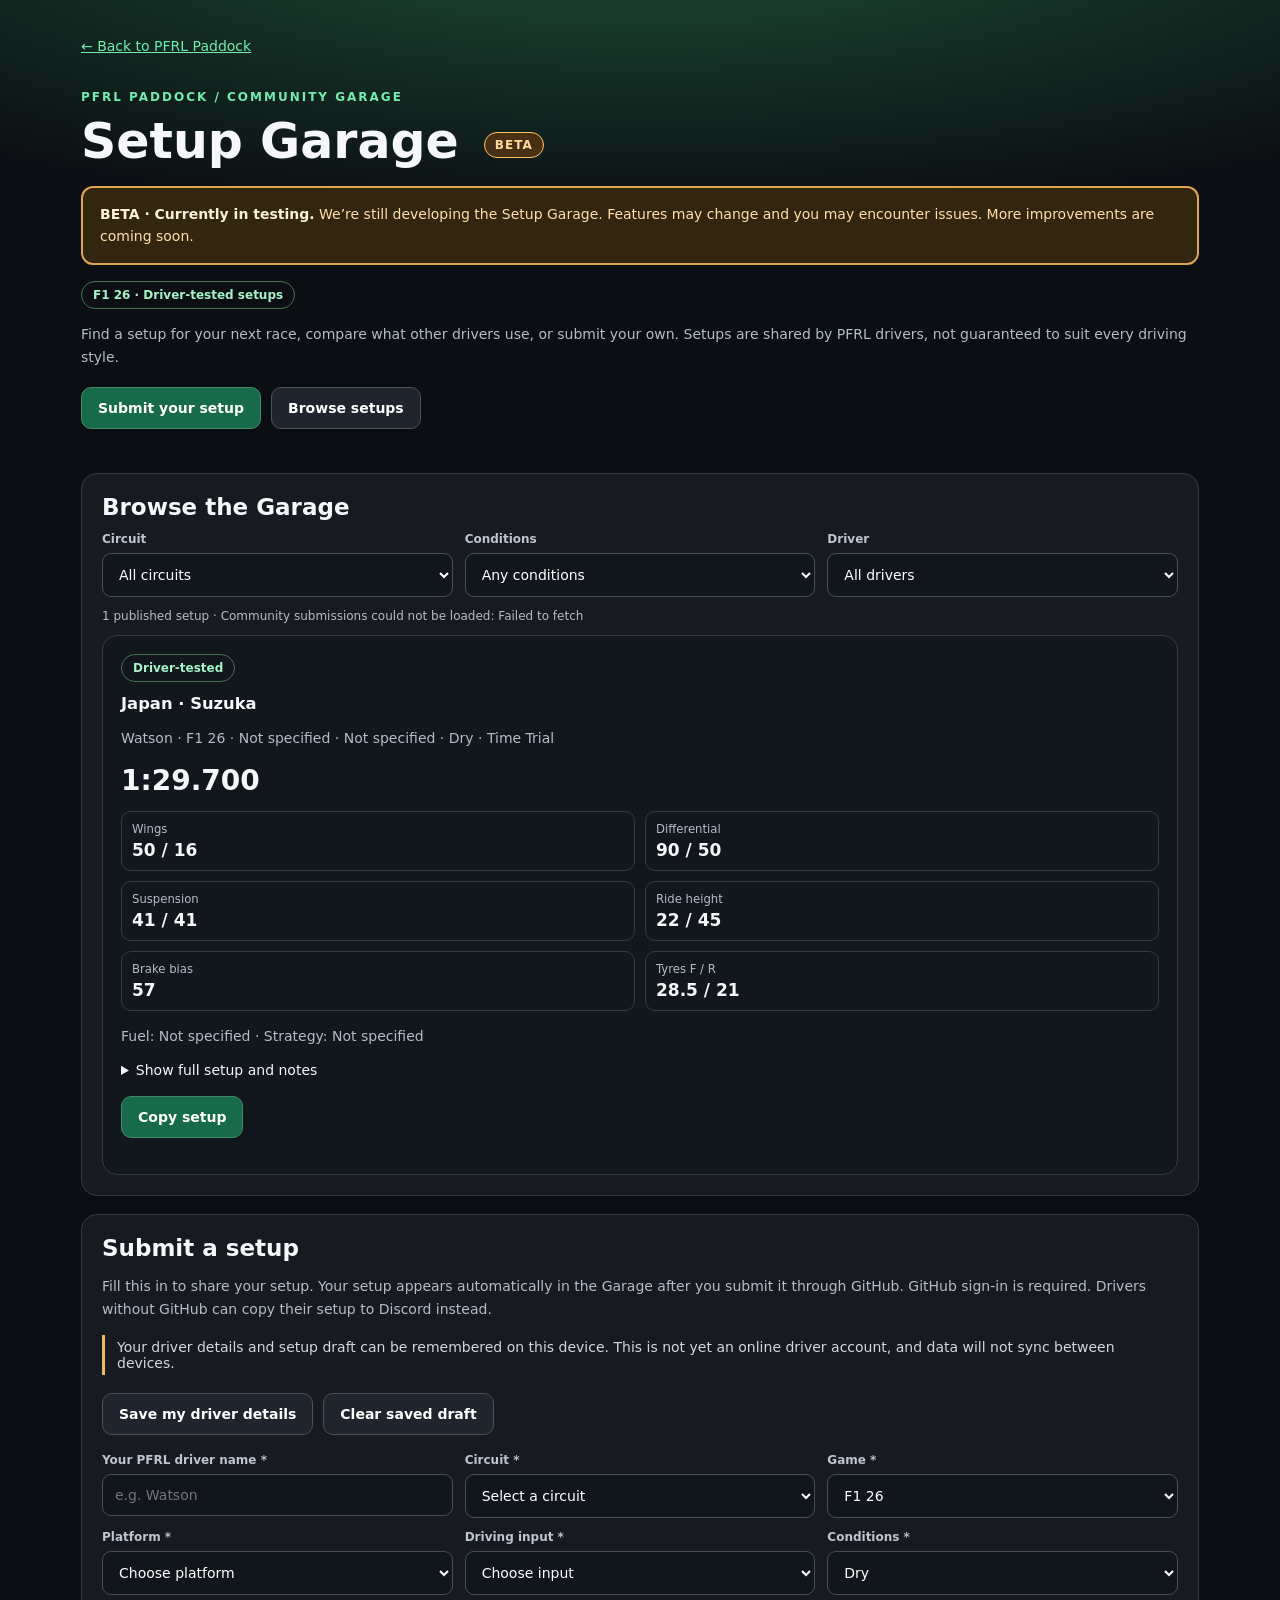
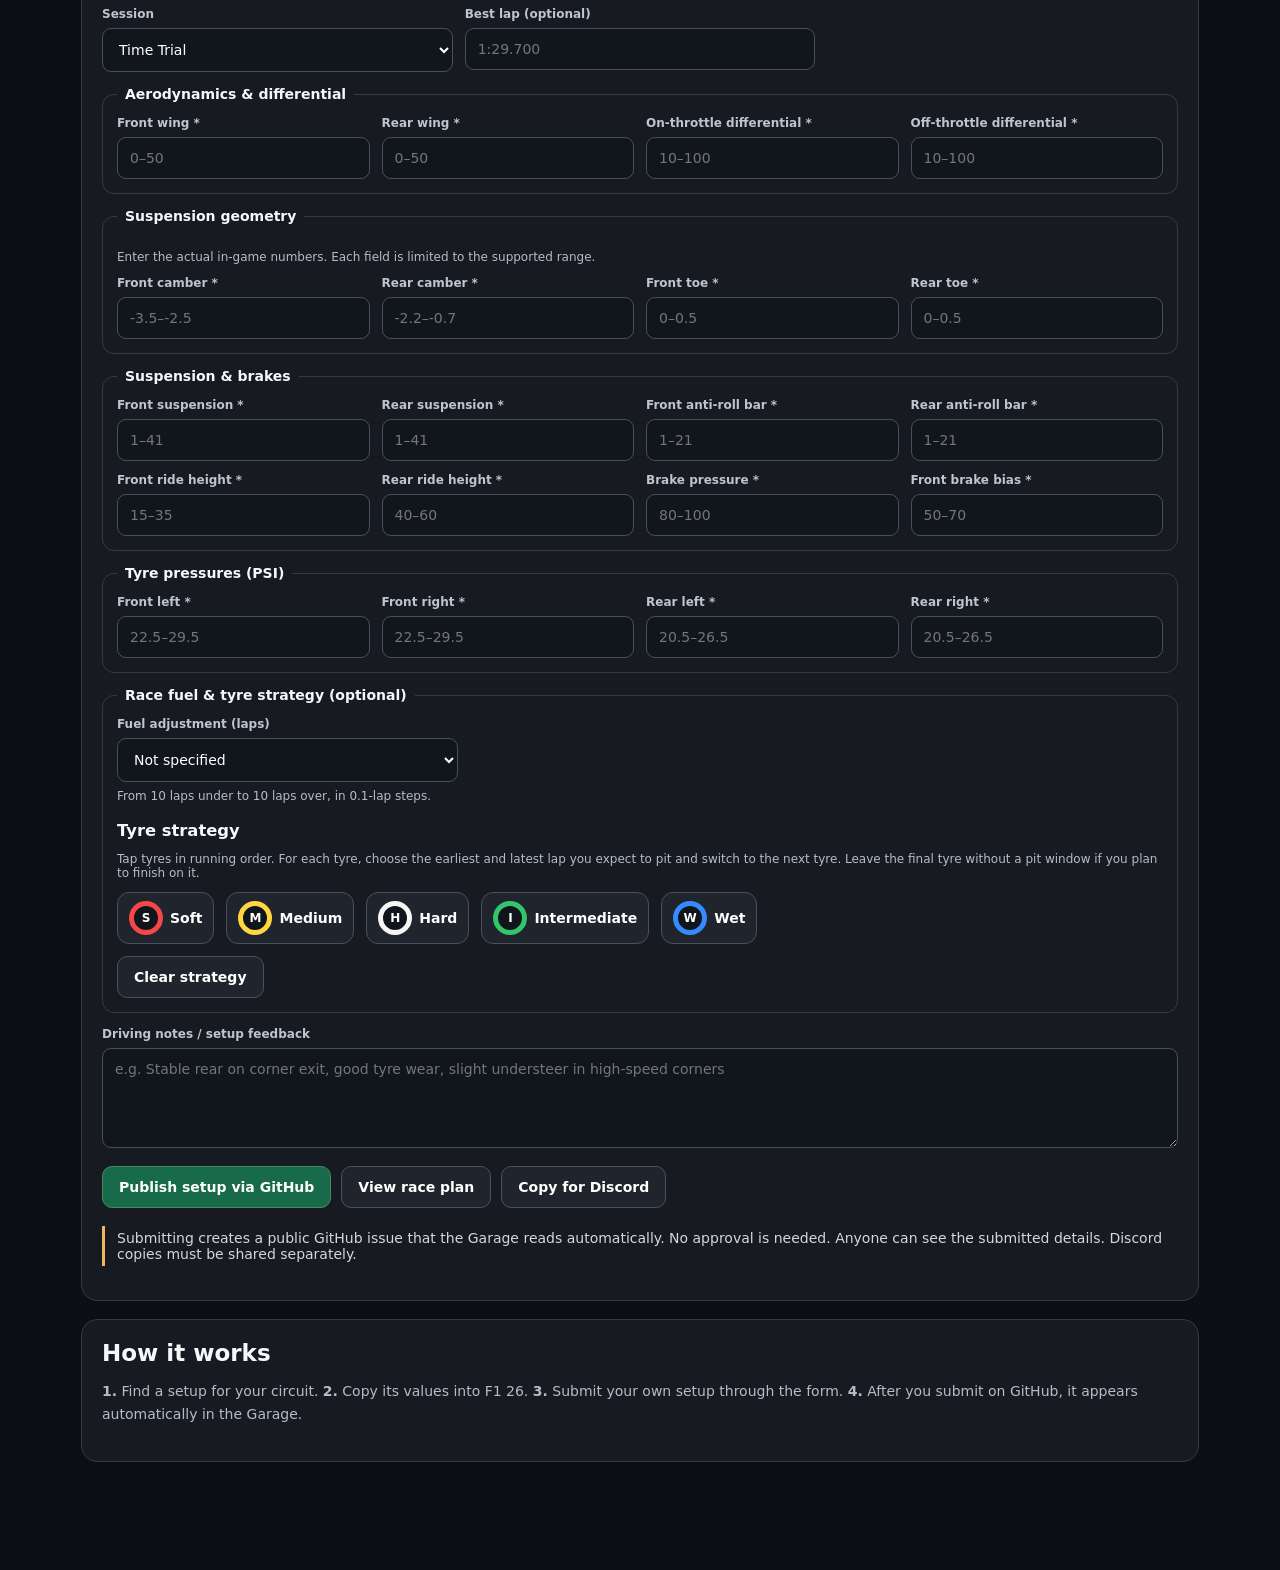
==== commit fe734f16: "Clearly label race preparation and setup garage as beta" ====
--- a/garage.html
+++ b/garage.html
@@ -1,4 +1,4 @@
-<!doctype html><html lang="en"><head><meta charset="utf-8"><meta name="viewport" content="width=device-width,initial-scale=1"><title>PFRL | Setup Garage</title><meta name="theme-color" content="#167b50"><link rel="manifest" href="./manifest.webmanifest"><link rel="icon" href="./pfrl-icon.svg"><style>:root{color-scheme:dark;--bg:#0b0e13;--card:#171a21;--line:#343a43;--muted:#b3bdc9;--accent:#74ecaa}*{box-sizing:border-box}body{margin:0;background:radial-gradient(ellipse 85% 300px at 50% -80px,#1d4e36,transparent),var(--bg);color:#f6f7f9;font:14px system-ui,-apple-system,Segoe UI,sans-serif}main{max-width:1150px;margin:auto;padding:24px 16px 90px}a{color:var(--accent)}h1{font-size:clamp(31px,5vw,49px);margin:9px 0}h2{margin:0 0 12px;font-size:23px}h3{margin:0 0 8px}.brand{font-size:12px;color:var(--accent);letter-spacing:2px;font-weight:800}.muted{color:var(--muted);line-height:1.65}.panel{background:var(--card);border:1px solid var(--line);border-radius:16px;padding:20px;margin:18px 0}.hero{padding:22px 0 8px}.tag{display:inline-block;padding:6px 11px;border:1px solid #427454;border-radius:30px;color:#a5f4c6;font-size:12px;font-weight:750}.buttons{display:flex;flex-wrap:wrap;gap:10px;margin:18px 0}.btn,button{border:1px solid #458965;background:#176b4a;color:white;border-radius:10px;padding:12px 16px;font:inherit;font-weight:750;cursor:pointer;text-decoration:none}.btn.secondary,button.secondary{background:#20252d;border-color:#48515e}.grid{display:grid;grid-template-columns:repeat(3,minmax(0,1fr));gap:12px}.field{display:flex;flex-direction:column;gap:7px}label{font-size:12px;font-weight:750;color:#bdc5d0}input,select,textarea{width:100%;background:#11161d;border:1px solid #46505d;border-radius:9px;color:white;padding:12px;font:inherit}textarea{min-height:100px;resize:vertical}.cards{display:grid;grid-template-columns:repeat(auto-fit,minmax(280px,1fr));gap:13px}.setup{background:#12161d;border:1px solid #343c45;border-radius:15px;padding:18px}.setup .lap{font-size:28px;font-weight:850;margin:12px 0}.spec{display:grid;grid-template-columns:1fr 1fr;gap:10px;margin:14px 0}.spec>div{padding:10px;border:1px solid #343c45;border-radius:10px}.spec small{display:block;color:var(--muted);margin-bottom:4px}.spec b{font-size:17px}.notice{border-left:3px solid #f2b75e;padding:4px 12px;color:#d3d7df}.hidden{display:none}.formgrid{display:grid;grid-template-columns:repeat(4,minmax(0,1fr));gap:12px}fieldset{border:1px solid var(--line);border-radius:12px;margin:14px 0;padding:14px}legend{font-weight:800;padding:0 8px}#formStatus{margin-top:12px}.fine{font-size:12px;color:var(--muted)}@media(max-width:800px){.grid,.formgrid{grid-template-columns:repeat(2,minmax(0,1fr))}}@media(max-width:520px){.grid,.formgrid{grid-template-columns:1fr}.panel{padding:14px}}.strategy-picker{display:flex;flex-wrap:wrap;gap:12px;margin:12px 0}.tyre-choice{display:flex;align-items:center;gap:7px;background:#20252d;border:1px solid #48515e;border-radius:12px;padding:8px 11px;cursor:pointer}.tyre-circle{width:34px;height:34px;display:inline-flex;align-items:center;justify-content:center;border:5px solid currentColor;border-radius:50%;background:#10151b;font-size:12px;font-weight:900;color:white}.tyre-choice[data-compound="Soft"] .tyre-circle{border-color:#f44747}.tyre-choice[data-compound="Medium"] .tyre-circle{border-color:#ffd63f}.tyre-choice[data-compound="Hard"] .tyre-circle{border-color:#f5f5f5}.tyre-choice[data-compound="Intermediate"] .tyre-circle{border-color:#32c56a}.tyre-choice[data-compound="Wet"] .tyre-circle{border-color:#368aff}.tyre-choice[aria-pressed="true"]{outline:2px solid var(--accent);background:#244b37}.stint{display:flex;align-items:center;gap:10px;flex-wrap:wrap;padding:9px 0;border-bottom:1px solid var(--line)}.stint input{width:95px}.stint-range{display:flex;align-items:end;gap:8px;flex-wrap:wrap}.stint-range>label{width:100%}.stint .tyre-circle{flex-shrink:0}.strategy-output{display:flex;gap:6px;flex-wrap:wrap;margin:10px 0}.strategy-output .tyre-circle{width:30px;height:30px;border-width:4px}.strategy-output .tyre-circle[data-compound="Soft"]{border-color:#f44747}.strategy-output .tyre-circle[data-compound="Medium"]{border-color:#ffd63f}.strategy-output .tyre-circle[data-compound="Hard"]{border-color:#fff}.strategy-output .tyre-circle[data-compound="Intermediate"]{border-color:#32c56a}.strategy-output .tyre-circle[data-compound="Wet"]{border-color:#368aff}.race-report{margin-top:24px;border:1px solid #609c74;border-radius:14px;padding:18px;background:#101b18}.race-report h2{color:#b3f8d0}.report-grid{display:grid;grid-template-columns:repeat(2,minmax(0,1fr));gap:10px}.report-item{background:#182b22;border:1px solid #355a44;border-radius:9px;padding:10px}.report-item small{display:block;color:#a8c7b3;margin-bottom:5px}.report-strategy{display:flex;flex-wrap:wrap;gap:9px}.report-stint{border:1px solid #4b6854;background:#16251c;padding:12px;border-radius:12px;flex:1 1 155px}.report-stint .tyre-circle{margin-bottom:8px}.report-values{display:grid;grid-template-columns:repeat(2,minmax(0,1fr));gap:7px}.report-values div{padding:7px;border-bottom:1px solid #32473b}.report-values b{float:right}.report-notes{white-space:pre-wrap}@media print{body{background:white!important;color:#111!important}body *{visibility:hidden!important}#raceReport,#raceReport *{visibility:visible!important}#raceReport{position:absolute;left:0;top:0;width:100%;margin:0;border:0;background:white!important;color:#111!important}#raceReport .buttons{display:none!important}.report-item,.report-stint{background:white!important;color:#111!important;border-color:#aaa!important}.report-item small,.report-stint small{color:#555!important}.report-values div{border-color:#bbb!important}.tyre-circle{color:#111!important}}</style></head><body><main><p><a href="./index.html#paddock">← Back to PFRL Paddock</a></p><div class="hero"><div class="brand">PFRL PADDOCK / COMMUNITY GARAGE</div><h1>Setup Garage</h1><span class="tag">F1 26 · Driver-tested setups</span><p class="muted">Find a setup for your next race, compare what other drivers use, or submit your own. Setups are shared by PFRL drivers, not guaranteed to suit every driving style.</p><div class="buttons"><a class="btn" href="#submit">Submit your setup</a><a class="btn secondary" href="#browse">Browse setups</a></div></div><section class="panel" id="browse"><h2>Browse the Garage</h2><div class="grid"><div class="field"><label for="track">Circuit</label><select id="track"><option value="">All circuits</option></select></div><div class="field"><label for="conditions">Conditions</label><select id="conditions"><option value="">Any conditions</option><option>Dry</option><option>Wet</option><option>Mixed</option></select></div><div class="field"><label for="driver">Driver</label><select id="driver"><option value="">All drivers</option></select></div></div><p class="fine" id="count"></p><div class="cards" id="results"></div></section><section class="panel" id="submit"><h2>Submit a setup</h2><p class="muted">Fill this in to share your setup. Your setup appears automatically in the Garage after you submit it through GitHub. GitHub sign-in is required. Drivers without GitHub can copy their setup to Discord instead.</p><div class="notice" style="margin:10px 0 18px">Your driver details and setup draft can be remembered on this device. This is not yet an online driver account, and data will not sync between devices.</div><div class="buttons"><button type="button" class="secondary" id="saveMyDefaults">Save my driver details</button><button type="button" class="secondary" id="clearMyDraft">Clear saved draft</button></div><p class="fine" id="rememberStatus" aria-live="polite"></p><form id="setupForm"><div class="grid"><div class="field"><label for="submitDriver">Your PFRL driver name *</label><input id="submitDriver" required maxlength="70" placeholder="e.g. Watson"></div><div class="field"><label for="submitTrack">Circuit *</label><select id="submitTrack" required><option value="">Select a circuit</option></select></div><div class="field"><label for="submitGame">Game *</label><select id="submitGame"><option>F1 26</option><option>F1 25</option></select></div><div class="field"><label for="submitPlatform">Platform *</label><select id="submitPlatform" required><option value="">Choose platform</option><option>Xbox</option><option>PlayStation</option><option>PC</option></select></div><div class="field"><label for="submitInput">Driving input *</label><select id="submitInput" required><option value="">Choose input</option><option>Wheel</option><option>Controller</option></select></div><div class="field"><label for="submitConditions">Conditions *</label><select id="submitConditions"><option>Dry</option><option>Wet</option><option>Mixed</option></select></div><div class="field"><label for="submitSession">Session</label><select id="submitSession"><option>Time Trial</option><option>Qualifying</option><option>Race</option></select></div><div class="field"><label for="submitLap">Best lap (optional)</label><input id="submitLap" placeholder="1:29.700" pattern="[0-9]+:[0-5][0-9]\\.[0-9]{3}"></div></div><fieldset><legend>Aerodynamics & differential</legend><div class="formgrid"><div class="field"><label>Front wing *</label><input name="Front wing" type="number" min="0" max="50" step="1" placeholder="0–50" title="Allowed range: 0 to 50" required></div><div class="field"><label>Rear wing *</label><input name="Rear wing" type="number" min="0" max="50" step="1" placeholder="0–50" title="Allowed range: 0 to 50" required></div><div class="field"><label>On-throttle differential *</label><input name="On-throttle differential" type="number" min="10" max="100" step="5" placeholder="10–100" title="Allowed range: 10 to 100" required></div><div class="field"><label>Off-throttle differential *</label><input name="Off-throttle differential" type="number" min="10" max="100" step="5" placeholder="10–100" title="Allowed range: 10 to 100" required></div></div></fieldset><fieldset><legend>Suspension geometry</legend><p class="fine">Enter the actual in-game numbers. Each field is limited to the supported range.</p><div class="formgrid"><div class="field"><label>Front camber *</label><input name="Front camber" type="number" min="-3.5" max="-2.5" step="0.1" placeholder="-3.5–-2.5" title="Allowed range: -3.5 to -2.5" required></div><div class="field"><label>Rear camber *</label><input name="Rear camber" type="number" min="-2.2" max="-0.7" step="0.1" placeholder="-2.2–-0.7" title="Allowed range: -2.2 to -0.7" required></div><div class="field"><label>Front toe *</label><input name="Front toe" type="number" min="0" max="0.5" step="0.01" placeholder="0–0.5" title="Allowed range: 0 to 0.5" required></div><div class="field"><label>Rear toe *</label><input name="Rear toe" type="number" min="0" max="0.5" step="0.01" placeholder="0–0.5" title="Allowed range: 0 to 0.5" required></div></div></fieldset><fieldset><legend>Suspension & brakes</legend><div class="formgrid"><div class="field"><label>Front suspension *</label><input name="Front suspension" type="number" min="1" max="41" step="1" placeholder="1–41" title="Allowed range: 1 to 41" required></div><div class="field"><label>Rear suspension *</label><input name="Rear suspension" type="number" min="1" max="41" step="1" placeholder="1–41" title="Allowed range: 1 to 41" required></div><div class="field"><label>Front anti-roll bar *</label><input name="Front anti-roll bar" type="number" min="1" max="21" step="1" placeholder="1–21" title="Allowed range: 1 to 21" required></div><div class="field"><label>Rear anti-roll bar *</label><input name="Rear anti-roll bar" type="number" min="1" max="21" step="1" placeholder="1–21" title="Allowed range: 1 to 21" required></div><div class="field"><label>Front ride height *</label><input name="Front ride height" type="number" min="15" max="35" step="1" placeholder="15–35" title="Allowed range: 15 to 35" required></div><div class="field"><label>Rear ride height *</label><input name="Rear ride height" type="number" min="40" max="60" step="1" placeholder="40–60" title="Allowed range: 40 to 60" required></div><div class="field"><label>Brake pressure *</label><input name="Brake pressure" type="number" min="80" max="100" step="1" placeholder="80–100" title="Allowed range: 80 to 100" required></div><div class="field"><label>Front brake bias *</label><input name="Front brake bias" type="number" min="50" max="70" step="1" placeholder="50–70" title="Allowed range: 50 to 70" required></div></div></fieldset><fieldset><legend>Tyre pressures (PSI)</legend><div class="formgrid"><div class="field"><label>Front left *</label><input name="Front left tyre" type="number" min="22.5" max="29.5" step="0.1" placeholder="22.5–29.5" title="Allowed range: 22.5 to 29.5" required></div><div class="field"><label>Front right *</label><input name="Front right tyre" type="number" min="22.5" max="29.5" step="0.1" placeholder="22.5–29.5" title="Allowed range: 22.5 to 29.5" required></div><div class="field"><label>Rear left *</label><input name="Rear left tyre" type="number" min="20.5" max="26.5" step="0.1" placeholder="20.5–26.5" title="Allowed range: 20.5 to 26.5" required></div><div class="field"><label>Rear right *</label><input name="Rear right tyre" type="number" min="20.5" max="26.5" step="0.1" placeholder="20.5–26.5" title="Allowed range: 20.5 to 26.5" required></div></div></fieldset><fieldset><legend>Race fuel & tyre strategy (optional)</legend><div class="grid"><div class="field"><label for="submitFuel">Fuel adjustment (laps)</label><select id="submitFuel"><option value="">Not specified</option></select><span class="fine">From 10 laps under to 10 laps over, in 0.1-lap steps.</span></div></div><h3 style="margin-top:18px">Tyre strategy</h3><p class="fine">Tap tyres in running order. For each tyre, choose the earliest and latest lap you expect to pit and switch to the next tyre. Leave the final tyre without a pit window if you plan to finish on it.</p><div class="strategy-picker" id="tyrePicker"><button type="button" class="tyre-choice" data-compound="Soft"><span class="tyre-circle">S</span>Soft</button><button type="button" class="tyre-choice" data-compound="Medium"><span class="tyre-circle">M</span>Medium</button><button type="button" class="tyre-choice" data-compound="Hard"><span class="tyre-circle">H</span>Hard</button><button type="button" class="tyre-choice" data-compound="Intermediate"><span class="tyre-circle">I</span>Intermediate</button><button type="button" class="tyre-choice" data-compound="Wet"><span class="tyre-circle">W</span>Wet</button></div><div id="strategyStints" aria-live="polite"></div><button type="button" class="secondary" id="clearStrategy">Clear strategy</button></fieldset><div class="field"><label for="submitNotes">Driving notes / setup feedback</label><textarea id="submitNotes" maxlength="2000" placeholder="e.g. Stable rear on corner exit, good tyre wear, slight understeer in high-speed corners"></textarea></div><div class="buttons"><button type="submit">Publish setup via GitHub</button><button class="secondary" type="button" id="previewPlan">View race plan</button><button class="secondary" type="button" id="copySubmission">Copy for Discord</button></div><p class="notice">Submitting creates a public GitHub issue that the Garage reads automatically. No approval is needed. Anyone can see the submitted details. Discord copies must be shared separately.</p><p id="formStatus" class="muted" aria-live="polite"></p></form><section id="raceReport" class="race-report hidden" aria-live="polite"><div class="buttons"><button type="button" id="printReport">Print / Save PDF</button><button type="button" class="secondary" id="copyReport">Copy report</button><button type="button" class="secondary" id="closeReport">Close report</button></div><div id="reportBody"></div></section></section><section class="panel"><h2>How it works</h2><p class="muted"><b>1.</b> Find a setup for your circuit. <b>2.</b> Copy its values into F1 26. <b>3.</b> Submit your own setup through the form. <b>4.</b> After you submit on GitHub, it appears automatically in the Garage.</p></section></main><script>
+<!doctype html><html lang="en"><head><meta charset="utf-8"><meta name="viewport" content="width=device-width,initial-scale=1"><title>PFRL | Setup Garage (Beta)</title><meta name="theme-color" content="#167b50"><link rel="manifest" href="./manifest.webmanifest"><link rel="icon" href="./pfrl-icon.svg"><style>:root{color-scheme:dark;--bg:#0b0e13;--card:#171a21;--line:#343a43;--muted:#b3bdc9;--accent:#74ecaa}*{box-sizing:border-box}body{margin:0;background:radial-gradient(ellipse 85% 300px at 50% -80px,#1d4e36,transparent),var(--bg);color:#f6f7f9;font:14px system-ui,-apple-system,Segoe UI,sans-serif}main{max-width:1150px;margin:auto;padding:24px 16px 90px}a{color:var(--accent)}h1{font-size:clamp(31px,5vw,49px);margin:9px 0}h2{margin:0 0 12px;font-size:23px}h3{margin:0 0 8px}.brand{font-size:12px;color:var(--accent);letter-spacing:2px;font-weight:800}.muted{color:var(--muted);line-height:1.65}.panel{background:var(--card);border:1px solid var(--line);border-radius:16px;padding:20px;margin:18px 0}.hero{padding:22px 0 8px}.tag{display:inline-block;padding:6px 11px;border:1px solid #427454;border-radius:30px;color:#a5f4c6;font-size:12px;font-weight:750}.buttons{display:flex;flex-wrap:wrap;gap:10px;margin:18px 0}.btn,button{border:1px solid #458965;background:#176b4a;color:white;border-radius:10px;padding:12px 16px;font:inherit;font-weight:750;cursor:pointer;text-decoration:none}.btn.secondary,button.secondary{background:#20252d;border-color:#48515e}.grid{display:grid;grid-template-columns:repeat(3,minmax(0,1fr));gap:12px}.field{display:flex;flex-direction:column;gap:7px}label{font-size:12px;font-weight:750;color:#bdc5d0}input,select,textarea{width:100%;background:#11161d;border:1px solid #46505d;border-radius:9px;color:white;padding:12px;font:inherit}textarea{min-height:100px;resize:vertical}.cards{display:grid;grid-template-columns:repeat(auto-fit,minmax(280px,1fr));gap:13px}.setup{background:#12161d;border:1px solid #343c45;border-radius:15px;padding:18px}.setup .lap{font-size:28px;font-weight:850;margin:12px 0}.spec{display:grid;grid-template-columns:1fr 1fr;gap:10px;margin:14px 0}.spec>div{padding:10px;border:1px solid #343c45;border-radius:10px}.spec small{display:block;color:var(--muted);margin-bottom:4px}.spec b{font-size:17px}.notice{border-left:3px solid #f2b75e;padding:4px 12px;color:#d3d7df}.hidden{display:none}.formgrid{display:grid;grid-template-columns:repeat(4,minmax(0,1fr));gap:12px}fieldset{border:1px solid var(--line);border-radius:12px;margin:14px 0;padding:14px}legend{font-weight:800;padding:0 8px}#formStatus{margin-top:12px}.fine{font-size:12px;color:var(--muted)}@media(max-width:800px){.grid,.formgrid{grid-template-columns:repeat(2,minmax(0,1fr))}}@media(max-width:520px){.grid,.formgrid{grid-template-columns:1fr}.panel{padding:14px}}.strategy-picker{display:flex;flex-wrap:wrap;gap:12px;margin:12px 0}.tyre-choice{display:flex;align-items:center;gap:7px;background:#20252d;border:1px solid #48515e;border-radius:12px;padding:8px 11px;cursor:pointer}.tyre-circle{width:34px;height:34px;display:inline-flex;align-items:center;justify-content:center;border:5px solid currentColor;border-radius:50%;background:#10151b;font-size:12px;font-weight:900;color:white}.tyre-choice[data-compound="Soft"] .tyre-circle{border-color:#f44747}.tyre-choice[data-compound="Medium"] .tyre-circle{border-color:#ffd63f}.tyre-choice[data-compound="Hard"] .tyre-circle{border-color:#f5f5f5}.tyre-choice[data-compound="Intermediate"] .tyre-circle{border-color:#32c56a}.tyre-choice[data-compound="Wet"] .tyre-circle{border-color:#368aff}.tyre-choice[aria-pressed="true"]{outline:2px solid var(--accent);background:#244b37}.stint{display:flex;align-items:center;gap:10px;flex-wrap:wrap;padding:9px 0;border-bottom:1px solid var(--line)}.stint input{width:95px}.stint-range{display:flex;align-items:end;gap:8px;flex-wrap:wrap}.stint-range>label{width:100%}.stint .tyre-circle{flex-shrink:0}.strategy-output{display:flex;gap:6px;flex-wrap:wrap;margin:10px 0}.strategy-output .tyre-circle{width:30px;height:30px;border-width:4px}.strategy-output .tyre-circle[data-compound="Soft"]{border-color:#f44747}.strategy-output .tyre-circle[data-compound="Medium"]{border-color:#ffd63f}.strategy-output .tyre-circle[data-compound="Hard"]{border-color:#fff}.strategy-output .tyre-circle[data-compound="Intermediate"]{border-color:#32c56a}.strategy-output .tyre-circle[data-compound="Wet"]{border-color:#368aff}.race-report{margin-top:24px;border:1px solid #609c74;border-radius:14px;padding:18px;background:#101b18}.race-report h2{color:#b3f8d0}.report-grid{display:grid;grid-template-columns:repeat(2,minmax(0,1fr));gap:10px}.report-item{background:#182b22;border:1px solid #355a44;border-radius:9px;padding:10px}.report-item small{display:block;color:#a8c7b3;margin-bottom:5px}.report-strategy{display:flex;flex-wrap:wrap;gap:9px}.report-stint{border:1px solid #4b6854;background:#16251c;padding:12px;border-radius:12px;flex:1 1 155px}.report-stint .tyre-circle{margin-bottom:8px}.report-values{display:grid;grid-template-columns:repeat(2,minmax(0,1fr));gap:7px}.report-values div{padding:7px;border-bottom:1px solid #32473b}.report-values b{float:right}.report-notes{white-space:pre-wrap}@media print{body{background:white!important;color:#111!important}body *{visibility:hidden!important}#raceReport,#raceReport *{visibility:visible!important}#raceReport{position:absolute;left:0;top:0;width:100%;margin:0;border:0;background:white!important;color:#111!important}#raceReport .buttons{display:none!important}.report-item,.report-stint{background:white!important;color:#111!important;border-color:#aaa!important}.report-item small,.report-stint small{color:#555!important}.report-values div{border-color:#bbb!important}.tyre-circle{color:#111!important}}.beta-badge{display:inline-block;vertical-align:middle;margin-left:8px;padding:5px 10px;border:1px solid #ffc166;border-radius:999px;background:#493015;color:#ffda9b;font-size:12px;font-weight:850;letter-spacing:1px;white-space:nowrap}.beta-notice{padding:15px 17px;margin:16px 0;border:2px solid #dfa64f;border-radius:12px;background:#332611;color:#ffe0ac;line-height:1.6}.beta-notice strong{color:#fff0d5}</style></head><body><main><p><a href="./index.html#paddock">← Back to PFRL Paddock</a></p><div class="hero"><div class="brand">PFRL PADDOCK / COMMUNITY GARAGE</div><h1>Setup Garage <span class="beta-badge">BETA</span></h1><div class="beta-notice" role="note"><strong>BETA · Currently in testing.</strong> We’re still developing the Setup Garage. Features may change and you may encounter issues. More improvements are coming soon.</div><span class="tag">F1 26 · Driver-tested setups</span><p class="muted">Find a setup for your next race, compare what other drivers use, or submit your own. Setups are shared by PFRL drivers, not guaranteed to suit every driving style.</p><div class="buttons"><a class="btn" href="#submit">Submit your setup</a><a class="btn secondary" href="#browse">Browse setups</a></div></div><section class="panel" id="browse"><h2>Browse the Garage</h2><div class="grid"><div class="field"><label for="track">Circuit</label><select id="track"><option value="">All circuits</option></select></div><div class="field"><label for="conditions">Conditions</label><select id="conditions"><option value="">Any conditions</option><option>Dry</option><option>Wet</option><option>Mixed</option></select></div><div class="field"><label for="driver">Driver</label><select id="driver"><option value="">All drivers</option></select></div></div><p class="fine" id="count"></p><div class="cards" id="results"></div></section><section class="panel" id="submit"><h2>Submit a setup</h2><p class="muted">Fill this in to share your setup. Your setup appears automatically in the Garage after you submit it through GitHub. GitHub sign-in is required. Drivers without GitHub can copy their setup to Discord instead.</p><div class="notice" style="margin:10px 0 18px">Your driver details and setup draft can be remembered on this device. This is not yet an online driver account, and data will not sync between devices.</div><div class="buttons"><button type="button" class="secondary" id="saveMyDefaults">Save my driver details</button><button type="button" class="secondary" id="clearMyDraft">Clear saved draft</button></div><p class="fine" id="rememberStatus" aria-live="polite"></p><form id="setupForm"><div class="grid"><div class="field"><label for="submitDriver">Your PFRL driver name *</label><input id="submitDriver" required maxlength="70" placeholder="e.g. Watson"></div><div class="field"><label for="submitTrack">Circuit *</label><select id="submitTrack" required><option value="">Select a circuit</option></select></div><div class="field"><label for="submitGame">Game *</label><select id="submitGame"><option>F1 26</option><option>F1 25</option></select></div><div class="field"><label for="submitPlatform">Platform *</label><select id="submitPlatform" required><option value="">Choose platform</option><option>Xbox</option><option>PlayStation</option><option>PC</option></select></div><div class="field"><label for="submitInput">Driving input *</label><select id="submitInput" required><option value="">Choose input</option><option>Wheel</option><option>Controller</option></select></div><div class="field"><label for="submitConditions">Conditions *</label><select id="submitConditions"><option>Dry</option><option>Wet</option><option>Mixed</option></select></div><div class="field"><label for="submitSession">Session</label><select id="submitSession"><option>Time Trial</option><option>Qualifying</option><option>Race</option></select></div><div class="field"><label for="submitLap">Best lap (optional)</label><input id="submitLap" placeholder="1:29.700" pattern="[0-9]+:[0-5][0-9]\\.[0-9]{3}"></div></div><fieldset><legend>Aerodynamics & differential</legend><div class="formgrid"><div class="field"><label>Front wing *</label><input name="Front wing" type="number" min="0" max="50" step="1" placeholder="0–50" title="Allowed range: 0 to 50" required></div><div class="field"><label>Rear wing *</label><input name="Rear wing" type="number" min="0" max="50" step="1" placeholder="0–50" title="Allowed range: 0 to 50" required></div><div class="field"><label>On-throttle differential *</label><input name="On-throttle differential" type="number" min="10" max="100" step="5" placeholder="10–100" title="Allowed range: 10 to 100" required></div><div class="field"><label>Off-throttle differential *</label><input name="Off-throttle differential" type="number" min="10" max="100" step="5" placeholder="10–100" title="Allowed range: 10 to 100" required></div></div></fieldset><fieldset><legend>Suspension geometry</legend><p class="fine">Enter the actual in-game numbers. Each field is limited to the supported range.</p><div class="formgrid"><div class="field"><label>Front camber *</label><input name="Front camber" type="number" min="-3.5" max="-2.5" step="0.1" placeholder="-3.5–-2.5" title="Allowed range: -3.5 to -2.5" required></div><div class="field"><label>Rear camber *</label><input name="Rear camber" type="number" min="-2.2" max="-0.7" step="0.1" placeholder="-2.2–-0.7" title="Allowed range: -2.2 to -0.7" required></div><div class="field"><label>Front toe *</label><input name="Front toe" type="number" min="0" max="0.5" step="0.01" placeholder="0–0.5" title="Allowed range: 0 to 0.5" required></div><div class="field"><label>Rear toe *</label><input name="Rear toe" type="number" min="0" max="0.5" step="0.01" placeholder="0–0.5" title="Allowed range: 0 to 0.5" required></div></div></fieldset><fieldset><legend>Suspension & brakes</legend><div class="formgrid"><div class="field"><label>Front suspension *</label><input name="Front suspension" type="number" min="1" max="41" step="1" placeholder="1–41" title="Allowed range: 1 to 41" required></div><div class="field"><label>Rear suspension *</label><input name="Rear suspension" type="number" min="1" max="41" step="1" placeholder="1–41" title="Allowed range: 1 to 41" required></div><div class="field"><label>Front anti-roll bar *</label><input name="Front anti-roll bar" type="number" min="1" max="21" step="1" placeholder="1–21" title="Allowed range: 1 to 21" required></div><div class="field"><label>Rear anti-roll bar *</label><input name="Rear anti-roll bar" type="number" min="1" max="21" step="1" placeholder="1–21" title="Allowed range: 1 to 21" required></div><div class="field"><label>Front ride height *</label><input name="Front ride height" type="number" min="15" max="35" step="1" placeholder="15–35" title="Allowed range: 15 to 35" required></div><div class="field"><label>Rear ride height *</label><input name="Rear ride height" type="number" min="40" max="60" step="1" placeholder="40–60" title="Allowed range: 40 to 60" required></div><div class="field"><label>Brake pressure *</label><input name="Brake pressure" type="number" min="80" max="100" step="1" placeholder="80–100" title="Allowed range: 80 to 100" required></div><div class="field"><label>Front brake bias *</label><input name="Front brake bias" type="number" min="50" max="70" step="1" placeholder="50–70" title="Allowed range: 50 to 70" required></div></div></fieldset><fieldset><legend>Tyre pressures (PSI)</legend><div class="formgrid"><div class="field"><label>Front left *</label><input name="Front left tyre" type="number" min="22.5" max="29.5" step="0.1" placeholder="22.5–29.5" title="Allowed range: 22.5 to 29.5" required></div><div class="field"><label>Front right *</label><input name="Front right tyre" type="number" min="22.5" max="29.5" step="0.1" placeholder="22.5–29.5" title="Allowed range: 22.5 to 29.5" required></div><div class="field"><label>Rear left *</label><input name="Rear left tyre" type="number" min="20.5" max="26.5" step="0.1" placeholder="20.5–26.5" title="Allowed range: 20.5 to 26.5" required></div><div class="field"><label>Rear right *</label><input name="Rear right tyre" type="number" min="20.5" max="26.5" step="0.1" placeholder="20.5–26.5" title="Allowed range: 20.5 to 26.5" required></div></div></fieldset><fieldset><legend>Race fuel & tyre strategy (optional)</legend><div class="grid"><div class="field"><label for="submitFuel">Fuel adjustment (laps)</label><select id="submitFuel"><option value="">Not specified</option></select><span class="fine">From 10 laps under to 10 laps over, in 0.1-lap steps.</span></div></div><h3 style="margin-top:18px">Tyre strategy</h3><p class="fine">Tap tyres in running order. For each tyre, choose the earliest and latest lap you expect to pit and switch to the next tyre. Leave the final tyre without a pit window if you plan to finish on it.</p><div class="strategy-picker" id="tyrePicker"><button type="button" class="tyre-choice" data-compound="Soft"><span class="tyre-circle">S</span>Soft</button><button type="button" class="tyre-choice" data-compound="Medium"><span class="tyre-circle">M</span>Medium</button><button type="button" class="tyre-choice" data-compound="Hard"><span class="tyre-circle">H</span>Hard</button><button type="button" class="tyre-choice" data-compound="Intermediate"><span class="tyre-circle">I</span>Intermediate</button><button type="button" class="tyre-choice" data-compound="Wet"><span class="tyre-circle">W</span>Wet</button></div><div id="strategyStints" aria-live="polite"></div><button type="button" class="secondary" id="clearStrategy">Clear strategy</button></fieldset><div class="field"><label for="submitNotes">Driving notes / setup feedback</label><textarea id="submitNotes" maxlength="2000" placeholder="e.g. Stable rear on corner exit, good tyre wear, slight understeer in high-speed corners"></textarea></div><div class="buttons"><button type="submit">Publish setup via GitHub</button><button class="secondary" type="button" id="previewPlan">View race plan</button><button class="secondary" type="button" id="copySubmission">Copy for Discord</button></div><p class="notice">Submitting creates a public GitHub issue that the Garage reads automatically. No approval is needed. Anyone can see the submitted details. Discord copies must be shared separately.</p><p id="formStatus" class="muted" aria-live="polite"></p></form><section id="raceReport" class="race-report hidden" aria-live="polite"><div class="buttons"><button type="button" id="printReport">Print / Save PDF</button><button type="button" class="secondary" id="copyReport">Copy report</button><button type="button" class="secondary" id="closeReport">Close report</button></div><div id="reportBody"></div></section></section><section class="panel"><h2>How it works</h2><p class="muted"><b>1.</b> Find a setup for your circuit. <b>2.</b> Copy its values into F1 26. <b>3.</b> Submit your own setup through the form. <b>4.</b> After you submit on GitHub, it appears automatically in the Garage.</p></section></main><script>
 const $=id=>document.getElementById(id);
 const circuits=["Australia · Melbourne","Austria · Spielberg","Azerbaijan · Baku","Bahrain · Sakhir","Belgium · Spa","Brazil · Interlagos","Canada · Montreal","China · Shanghai","Great Britain · Silverstone","Hungary · Budapest","Italy · Imola","Italy · Monza","Japan · Suzuka","Las Vegas","Mexico · Mexico City","Monaco","Netherlands · Zandvoort","Qatar · Lusail","Saudi Arabia · Jeddah","Singapore · Marina Bay","Spain · Barcelona","Spain · Madrid","United Arab Emirates · Abu Dhabi","United States · Austin","United States · Miami"];
 const esc=x=>String(x??"").replace(/[&<>"']/g,c=>({"&":"&amp;","<":"&lt;",">":"&gt;",'"':"&quot;","'":"&#39;"}[c]));
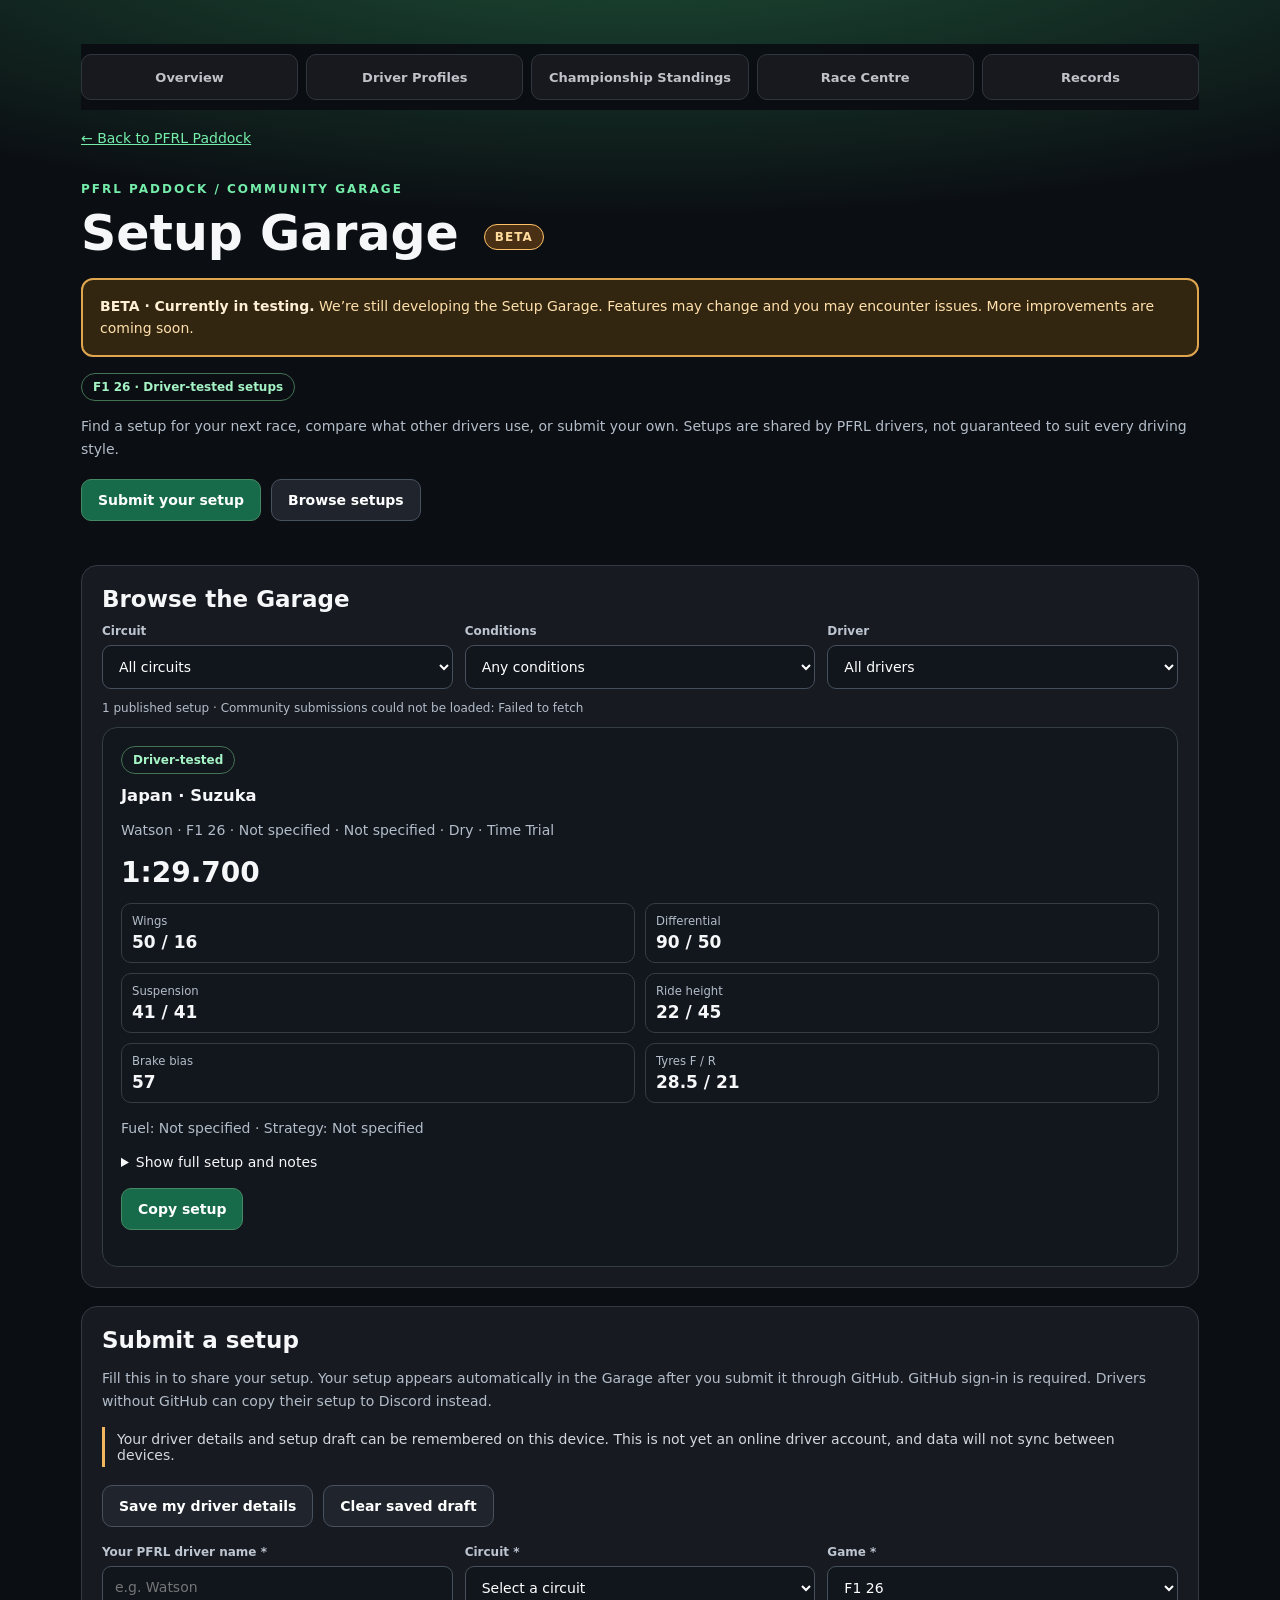
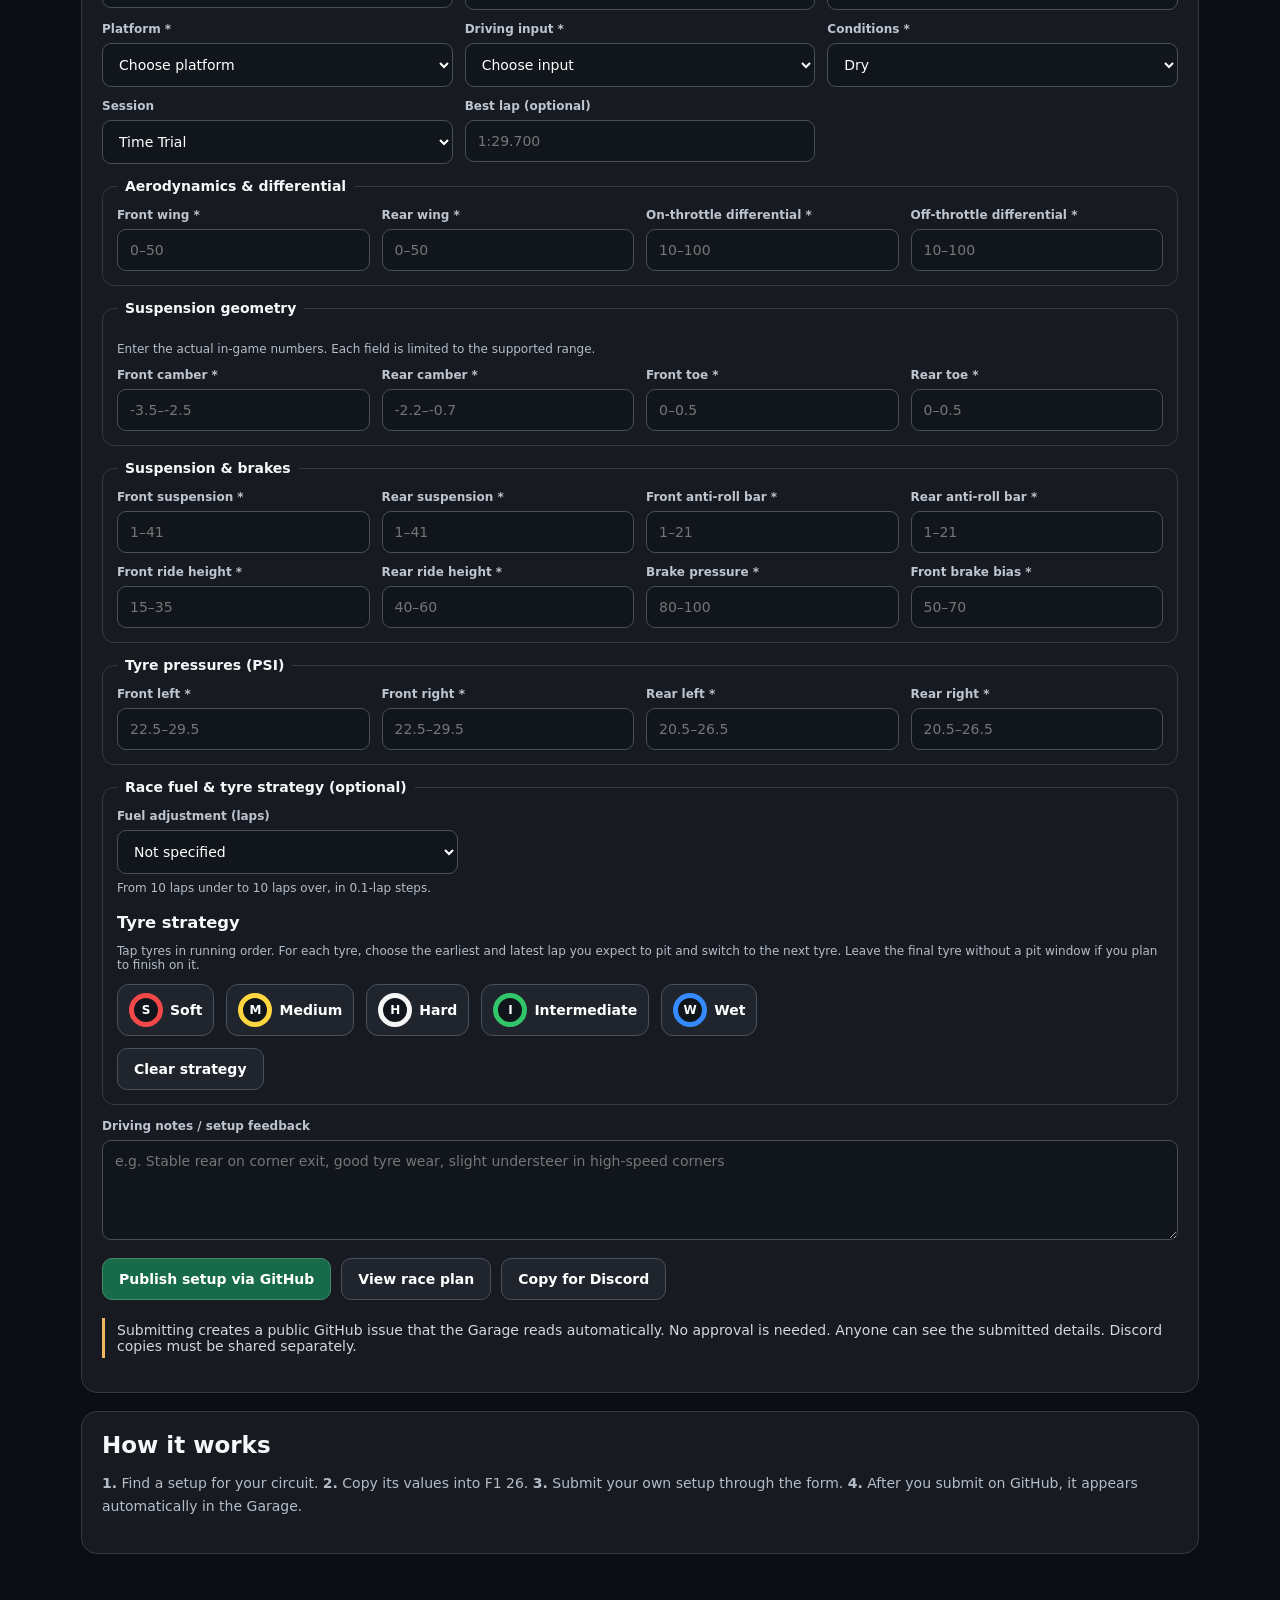
==== commit 58a178b2: "Keep consistent main navigation on every page" ====
--- a/garage.html
+++ b/garage.html
@@ -1,4 +1,4 @@
-<!doctype html><html lang="en"><head><meta charset="utf-8"><meta name="viewport" content="width=device-width,initial-scale=1"><title>PFRL | Setup Garage (Beta)</title><meta name="theme-color" content="#167b50"><link rel="manifest" href="./manifest.webmanifest"><link rel="icon" href="./pfrl-icon.svg"><style>:root{color-scheme:dark;--bg:#0b0e13;--card:#171a21;--line:#343a43;--muted:#b3bdc9;--accent:#74ecaa}*{box-sizing:border-box}body{margin:0;background:radial-gradient(ellipse 85% 300px at 50% -80px,#1d4e36,transparent),var(--bg);color:#f6f7f9;font:14px system-ui,-apple-system,Segoe UI,sans-serif}main{max-width:1150px;margin:auto;padding:24px 16px 90px}a{color:var(--accent)}h1{font-size:clamp(31px,5vw,49px);margin:9px 0}h2{margin:0 0 12px;font-size:23px}h3{margin:0 0 8px}.brand{font-size:12px;color:var(--accent);letter-spacing:2px;font-weight:800}.muted{color:var(--muted);line-height:1.65}.panel{background:var(--card);border:1px solid var(--line);border-radius:16px;padding:20px;margin:18px 0}.hero{padding:22px 0 8px}.tag{display:inline-block;padding:6px 11px;border:1px solid #427454;border-radius:30px;color:#a5f4c6;font-size:12px;font-weight:750}.buttons{display:flex;flex-wrap:wrap;gap:10px;margin:18px 0}.btn,button{border:1px solid #458965;background:#176b4a;color:white;border-radius:10px;padding:12px 16px;font:inherit;font-weight:750;cursor:pointer;text-decoration:none}.btn.secondary,button.secondary{background:#20252d;border-color:#48515e}.grid{display:grid;grid-template-columns:repeat(3,minmax(0,1fr));gap:12px}.field{display:flex;flex-direction:column;gap:7px}label{font-size:12px;font-weight:750;color:#bdc5d0}input,select,textarea{width:100%;background:#11161d;border:1px solid #46505d;border-radius:9px;color:white;padding:12px;font:inherit}textarea{min-height:100px;resize:vertical}.cards{display:grid;grid-template-columns:repeat(auto-fit,minmax(280px,1fr));gap:13px}.setup{background:#12161d;border:1px solid #343c45;border-radius:15px;padding:18px}.setup .lap{font-size:28px;font-weight:850;margin:12px 0}.spec{display:grid;grid-template-columns:1fr 1fr;gap:10px;margin:14px 0}.spec>div{padding:10px;border:1px solid #343c45;border-radius:10px}.spec small{display:block;color:var(--muted);margin-bottom:4px}.spec b{font-size:17px}.notice{border-left:3px solid #f2b75e;padding:4px 12px;color:#d3d7df}.hidden{display:none}.formgrid{display:grid;grid-template-columns:repeat(4,minmax(0,1fr));gap:12px}fieldset{border:1px solid var(--line);border-radius:12px;margin:14px 0;padding:14px}legend{font-weight:800;padding:0 8px}#formStatus{margin-top:12px}.fine{font-size:12px;color:var(--muted)}@media(max-width:800px){.grid,.formgrid{grid-template-columns:repeat(2,minmax(0,1fr))}}@media(max-width:520px){.grid,.formgrid{grid-template-columns:1fr}.panel{padding:14px}}.strategy-picker{display:flex;flex-wrap:wrap;gap:12px;margin:12px 0}.tyre-choice{display:flex;align-items:center;gap:7px;background:#20252d;border:1px solid #48515e;border-radius:12px;padding:8px 11px;cursor:pointer}.tyre-circle{width:34px;height:34px;display:inline-flex;align-items:center;justify-content:center;border:5px solid currentColor;border-radius:50%;background:#10151b;font-size:12px;font-weight:900;color:white}.tyre-choice[data-compound="Soft"] .tyre-circle{border-color:#f44747}.tyre-choice[data-compound="Medium"] .tyre-circle{border-color:#ffd63f}.tyre-choice[data-compound="Hard"] .tyre-circle{border-color:#f5f5f5}.tyre-choice[data-compound="Intermediate"] .tyre-circle{border-color:#32c56a}.tyre-choice[data-compound="Wet"] .tyre-circle{border-color:#368aff}.tyre-choice[aria-pressed="true"]{outline:2px solid var(--accent);background:#244b37}.stint{display:flex;align-items:center;gap:10px;flex-wrap:wrap;padding:9px 0;border-bottom:1px solid var(--line)}.stint input{width:95px}.stint-range{display:flex;align-items:end;gap:8px;flex-wrap:wrap}.stint-range>label{width:100%}.stint .tyre-circle{flex-shrink:0}.strategy-output{display:flex;gap:6px;flex-wrap:wrap;margin:10px 0}.strategy-output .tyre-circle{width:30px;height:30px;border-width:4px}.strategy-output .tyre-circle[data-compound="Soft"]{border-color:#f44747}.strategy-output .tyre-circle[data-compound="Medium"]{border-color:#ffd63f}.strategy-output .tyre-circle[data-compound="Hard"]{border-color:#fff}.strategy-output .tyre-circle[data-compound="Intermediate"]{border-color:#32c56a}.strategy-output .tyre-circle[data-compound="Wet"]{border-color:#368aff}.race-report{margin-top:24px;border:1px solid #609c74;border-radius:14px;padding:18px;background:#101b18}.race-report h2{color:#b3f8d0}.report-grid{display:grid;grid-template-columns:repeat(2,minmax(0,1fr));gap:10px}.report-item{background:#182b22;border:1px solid #355a44;border-radius:9px;padding:10px}.report-item small{display:block;color:#a8c7b3;margin-bottom:5px}.report-strategy{display:flex;flex-wrap:wrap;gap:9px}.report-stint{border:1px solid #4b6854;background:#16251c;padding:12px;border-radius:12px;flex:1 1 155px}.report-stint .tyre-circle{margin-bottom:8px}.report-values{display:grid;grid-template-columns:repeat(2,minmax(0,1fr));gap:7px}.report-values div{padding:7px;border-bottom:1px solid #32473b}.report-values b{float:right}.report-notes{white-space:pre-wrap}@media print{body{background:white!important;color:#111!important}body *{visibility:hidden!important}#raceReport,#raceReport *{visibility:visible!important}#raceReport{position:absolute;left:0;top:0;width:100%;margin:0;border:0;background:white!important;color:#111!important}#raceReport .buttons{display:none!important}.report-item,.report-stint{background:white!important;color:#111!important;border-color:#aaa!important}.report-item small,.report-stint small{color:#555!important}.report-values div{border-color:#bbb!important}.tyre-circle{color:#111!important}}.beta-badge{display:inline-block;vertical-align:middle;margin-left:8px;padding:5px 10px;border:1px solid #ffc166;border-radius:999px;background:#493015;color:#ffda9b;font-size:12px;font-weight:850;letter-spacing:1px;white-space:nowrap}.beta-notice{padding:15px 17px;margin:16px 0;border:2px solid #dfa64f;border-radius:12px;background:#332611;color:#ffe0ac;line-height:1.6}.beta-notice strong{color:#fff0d5}</style></head><body><main><p><a href="./index.html#paddock">← Back to PFRL Paddock</a></p><div class="hero"><div class="brand">PFRL PADDOCK / COMMUNITY GARAGE</div><h1>Setup Garage <span class="beta-badge">BETA</span></h1><div class="beta-notice" role="note"><strong>BETA · Currently in testing.</strong> We’re still developing the Setup Garage. Features may change and you may encounter issues. More improvements are coming soon.</div><span class="tag">F1 26 · Driver-tested setups</span><p class="muted">Find a setup for your next race, compare what other drivers use, or submit your own. Setups are shared by PFRL drivers, not guaranteed to suit every driving style.</p><div class="buttons"><a class="btn" href="#submit">Submit your setup</a><a class="btn secondary" href="#browse">Browse setups</a></div></div><section class="panel" id="browse"><h2>Browse the Garage</h2><div class="grid"><div class="field"><label for="track">Circuit</label><select id="track"><option value="">All circuits</option></select></div><div class="field"><label for="conditions">Conditions</label><select id="conditions"><option value="">Any conditions</option><option>Dry</option><option>Wet</option><option>Mixed</option></select></div><div class="field"><label for="driver">Driver</label><select id="driver"><option value="">All drivers</option></select></div></div><p class="fine" id="count"></p><div class="cards" id="results"></div></section><section class="panel" id="submit"><h2>Submit a setup</h2><p class="muted">Fill this in to share your setup. Your setup appears automatically in the Garage after you submit it through GitHub. GitHub sign-in is required. Drivers without GitHub can copy their setup to Discord instead.</p><div class="notice" style="margin:10px 0 18px">Your driver details and setup draft can be remembered on this device. This is not yet an online driver account, and data will not sync between devices.</div><div class="buttons"><button type="button" class="secondary" id="saveMyDefaults">Save my driver details</button><button type="button" class="secondary" id="clearMyDraft">Clear saved draft</button></div><p class="fine" id="rememberStatus" aria-live="polite"></p><form id="setupForm"><div class="grid"><div class="field"><label for="submitDriver">Your PFRL driver name *</label><input id="submitDriver" required maxlength="70" placeholder="e.g. Watson"></div><div class="field"><label for="submitTrack">Circuit *</label><select id="submitTrack" required><option value="">Select a circuit</option></select></div><div class="field"><label for="submitGame">Game *</label><select id="submitGame"><option>F1 26</option><option>F1 25</option></select></div><div class="field"><label for="submitPlatform">Platform *</label><select id="submitPlatform" required><option value="">Choose platform</option><option>Xbox</option><option>PlayStation</option><option>PC</option></select></div><div class="field"><label for="submitInput">Driving input *</label><select id="submitInput" required><option value="">Choose input</option><option>Wheel</option><option>Controller</option></select></div><div class="field"><label for="submitConditions">Conditions *</label><select id="submitConditions"><option>Dry</option><option>Wet</option><option>Mixed</option></select></div><div class="field"><label for="submitSession">Session</label><select id="submitSession"><option>Time Trial</option><option>Qualifying</option><option>Race</option></select></div><div class="field"><label for="submitLap">Best lap (optional)</label><input id="submitLap" placeholder="1:29.700" pattern="[0-9]+:[0-5][0-9]\\.[0-9]{3}"></div></div><fieldset><legend>Aerodynamics & differential</legend><div class="formgrid"><div class="field"><label>Front wing *</label><input name="Front wing" type="number" min="0" max="50" step="1" placeholder="0–50" title="Allowed range: 0 to 50" required></div><div class="field"><label>Rear wing *</label><input name="Rear wing" type="number" min="0" max="50" step="1" placeholder="0–50" title="Allowed range: 0 to 50" required></div><div class="field"><label>On-throttle differential *</label><input name="On-throttle differential" type="number" min="10" max="100" step="5" placeholder="10–100" title="Allowed range: 10 to 100" required></div><div class="field"><label>Off-throttle differential *</label><input name="Off-throttle differential" type="number" min="10" max="100" step="5" placeholder="10–100" title="Allowed range: 10 to 100" required></div></div></fieldset><fieldset><legend>Suspension geometry</legend><p class="fine">Enter the actual in-game numbers. Each field is limited to the supported range.</p><div class="formgrid"><div class="field"><label>Front camber *</label><input name="Front camber" type="number" min="-3.5" max="-2.5" step="0.1" placeholder="-3.5–-2.5" title="Allowed range: -3.5 to -2.5" required></div><div class="field"><label>Rear camber *</label><input name="Rear camber" type="number" min="-2.2" max="-0.7" step="0.1" placeholder="-2.2–-0.7" title="Allowed range: -2.2 to -0.7" required></div><div class="field"><label>Front toe *</label><input name="Front toe" type="number" min="0" max="0.5" step="0.01" placeholder="0–0.5" title="Allowed range: 0 to 0.5" required></div><div class="field"><label>Rear toe *</label><input name="Rear toe" type="number" min="0" max="0.5" step="0.01" placeholder="0–0.5" title="Allowed range: 0 to 0.5" required></div></div></fieldset><fieldset><legend>Suspension & brakes</legend><div class="formgrid"><div class="field"><label>Front suspension *</label><input name="Front suspension" type="number" min="1" max="41" step="1" placeholder="1–41" title="Allowed range: 1 to 41" required></div><div class="field"><label>Rear suspension *</label><input name="Rear suspension" type="number" min="1" max="41" step="1" placeholder="1–41" title="Allowed range: 1 to 41" required></div><div class="field"><label>Front anti-roll bar *</label><input name="Front anti-roll bar" type="number" min="1" max="21" step="1" placeholder="1–21" title="Allowed range: 1 to 21" required></div><div class="field"><label>Rear anti-roll bar *</label><input name="Rear anti-roll bar" type="number" min="1" max="21" step="1" placeholder="1–21" title="Allowed range: 1 to 21" required></div><div class="field"><label>Front ride height *</label><input name="Front ride height" type="number" min="15" max="35" step="1" placeholder="15–35" title="Allowed range: 15 to 35" required></div><div class="field"><label>Rear ride height *</label><input name="Rear ride height" type="number" min="40" max="60" step="1" placeholder="40–60" title="Allowed range: 40 to 60" required></div><div class="field"><label>Brake pressure *</label><input name="Brake pressure" type="number" min="80" max="100" step="1" placeholder="80–100" title="Allowed range: 80 to 100" required></div><div class="field"><label>Front brake bias *</label><input name="Front brake bias" type="number" min="50" max="70" step="1" placeholder="50–70" title="Allowed range: 50 to 70" required></div></div></fieldset><fieldset><legend>Tyre pressures (PSI)</legend><div class="formgrid"><div class="field"><label>Front left *</label><input name="Front left tyre" type="number" min="22.5" max="29.5" step="0.1" placeholder="22.5–29.5" title="Allowed range: 22.5 to 29.5" required></div><div class="field"><label>Front right *</label><input name="Front right tyre" type="number" min="22.5" max="29.5" step="0.1" placeholder="22.5–29.5" title="Allowed range: 22.5 to 29.5" required></div><div class="field"><label>Rear left *</label><input name="Rear left tyre" type="number" min="20.5" max="26.5" step="0.1" placeholder="20.5–26.5" title="Allowed range: 20.5 to 26.5" required></div><div class="field"><label>Rear right *</label><input name="Rear right tyre" type="number" min="20.5" max="26.5" step="0.1" placeholder="20.5–26.5" title="Allowed range: 20.5 to 26.5" required></div></div></fieldset><fieldset><legend>Race fuel & tyre strategy (optional)</legend><div class="grid"><div class="field"><label for="submitFuel">Fuel adjustment (laps)</label><select id="submitFuel"><option value="">Not specified</option></select><span class="fine">From 10 laps under to 10 laps over, in 0.1-lap steps.</span></div></div><h3 style="margin-top:18px">Tyre strategy</h3><p class="fine">Tap tyres in running order. For each tyre, choose the earliest and latest lap you expect to pit and switch to the next tyre. Leave the final tyre without a pit window if you plan to finish on it.</p><div class="strategy-picker" id="tyrePicker"><button type="button" class="tyre-choice" data-compound="Soft"><span class="tyre-circle">S</span>Soft</button><button type="button" class="tyre-choice" data-compound="Medium"><span class="tyre-circle">M</span>Medium</button><button type="button" class="tyre-choice" data-compound="Hard"><span class="tyre-circle">H</span>Hard</button><button type="button" class="tyre-choice" data-compound="Intermediate"><span class="tyre-circle">I</span>Intermediate</button><button type="button" class="tyre-choice" data-compound="Wet"><span class="tyre-circle">W</span>Wet</button></div><div id="strategyStints" aria-live="polite"></div><button type="button" class="secondary" id="clearStrategy">Clear strategy</button></fieldset><div class="field"><label for="submitNotes">Driving notes / setup feedback</label><textarea id="submitNotes" maxlength="2000" placeholder="e.g. Stable rear on corner exit, good tyre wear, slight understeer in high-speed corners"></textarea></div><div class="buttons"><button type="submit">Publish setup via GitHub</button><button class="secondary" type="button" id="previewPlan">View race plan</button><button class="secondary" type="button" id="copySubmission">Copy for Discord</button></div><p class="notice">Submitting creates a public GitHub issue that the Garage reads automatically. No approval is needed. Anyone can see the submitted details. Discord copies must be shared separately.</p><p id="formStatus" class="muted" aria-live="polite"></p></form><section id="raceReport" class="race-report hidden" aria-live="polite"><div class="buttons"><button type="button" id="printReport">Print / Save PDF</button><button type="button" class="secondary" id="copyReport">Copy report</button><button type="button" class="secondary" id="closeReport">Close report</button></div><div id="reportBody"></div></section></section><section class="panel"><h2>How it works</h2><p class="muted"><b>1.</b> Find a setup for your circuit. <b>2.</b> Copy its values into F1 26. <b>3.</b> Submit your own setup through the form. <b>4.</b> After you submit on GitHub, it appears automatically in the Garage.</p></section></main><script>
+<!doctype html><html lang="en"><head><meta charset="utf-8"><meta name="viewport" content="width=device-width,initial-scale=1"><title>PFRL | Setup Garage (Beta)</title><meta name="theme-color" content="#167b50"><link rel="manifest" href="./manifest.webmanifest"><link rel="icon" href="./pfrl-icon.svg"><style>:root{color-scheme:dark;--bg:#0b0e13;--card:#171a21;--line:#343a43;--muted:#b3bdc9;--accent:#74ecaa}*{box-sizing:border-box}body{margin:0;background:radial-gradient(ellipse 85% 300px at 50% -80px,#1d4e36,transparent),var(--bg);color:#f6f7f9;font:14px system-ui,-apple-system,Segoe UI,sans-serif}main{max-width:1150px;margin:auto;padding:24px 16px 90px}a{color:var(--accent)}h1{font-size:clamp(31px,5vw,49px);margin:9px 0}h2{margin:0 0 12px;font-size:23px}h3{margin:0 0 8px}.brand{font-size:12px;color:var(--accent);letter-spacing:2px;font-weight:800}.muted{color:var(--muted);line-height:1.65}.panel{background:var(--card);border:1px solid var(--line);border-radius:16px;padding:20px;margin:18px 0}.hero{padding:22px 0 8px}.tag{display:inline-block;padding:6px 11px;border:1px solid #427454;border-radius:30px;color:#a5f4c6;font-size:12px;font-weight:750}.buttons{display:flex;flex-wrap:wrap;gap:10px;margin:18px 0}.btn,button{border:1px solid #458965;background:#176b4a;color:white;border-radius:10px;padding:12px 16px;font:inherit;font-weight:750;cursor:pointer;text-decoration:none}.btn.secondary,button.secondary{background:#20252d;border-color:#48515e}.grid{display:grid;grid-template-columns:repeat(3,minmax(0,1fr));gap:12px}.field{display:flex;flex-direction:column;gap:7px}label{font-size:12px;font-weight:750;color:#bdc5d0}input,select,textarea{width:100%;background:#11161d;border:1px solid #46505d;border-radius:9px;color:white;padding:12px;font:inherit}textarea{min-height:100px;resize:vertical}.cards{display:grid;grid-template-columns:repeat(auto-fit,minmax(280px,1fr));gap:13px}.setup{background:#12161d;border:1px solid #343c45;border-radius:15px;padding:18px}.setup .lap{font-size:28px;font-weight:850;margin:12px 0}.spec{display:grid;grid-template-columns:1fr 1fr;gap:10px;margin:14px 0}.spec>div{padding:10px;border:1px solid #343c45;border-radius:10px}.spec small{display:block;color:var(--muted);margin-bottom:4px}.spec b{font-size:17px}.notice{border-left:3px solid #f2b75e;padding:4px 12px;color:#d3d7df}.hidden{display:none}.formgrid{display:grid;grid-template-columns:repeat(4,minmax(0,1fr));gap:12px}fieldset{border:1px solid var(--line);border-radius:12px;margin:14px 0;padding:14px}legend{font-weight:800;padding:0 8px}#formStatus{margin-top:12px}.fine{font-size:12px;color:var(--muted)}@media(max-width:800px){.grid,.formgrid{grid-template-columns:repeat(2,minmax(0,1fr))}}@media(max-width:520px){.grid,.formgrid{grid-template-columns:1fr}.panel{padding:14px}}.strategy-picker{display:flex;flex-wrap:wrap;gap:12px;margin:12px 0}.tyre-choice{display:flex;align-items:center;gap:7px;background:#20252d;border:1px solid #48515e;border-radius:12px;padding:8px 11px;cursor:pointer}.tyre-circle{width:34px;height:34px;display:inline-flex;align-items:center;justify-content:center;border:5px solid currentColor;border-radius:50%;background:#10151b;font-size:12px;font-weight:900;color:white}.tyre-choice[data-compound="Soft"] .tyre-circle{border-color:#f44747}.tyre-choice[data-compound="Medium"] .tyre-circle{border-color:#ffd63f}.tyre-choice[data-compound="Hard"] .tyre-circle{border-color:#f5f5f5}.tyre-choice[data-compound="Intermediate"] .tyre-circle{border-color:#32c56a}.tyre-choice[data-compound="Wet"] .tyre-circle{border-color:#368aff}.tyre-choice[aria-pressed="true"]{outline:2px solid var(--accent);background:#244b37}.stint{display:flex;align-items:center;gap:10px;flex-wrap:wrap;padding:9px 0;border-bottom:1px solid var(--line)}.stint input{width:95px}.stint-range{display:flex;align-items:end;gap:8px;flex-wrap:wrap}.stint-range>label{width:100%}.stint .tyre-circle{flex-shrink:0}.strategy-output{display:flex;gap:6px;flex-wrap:wrap;margin:10px 0}.strategy-output .tyre-circle{width:30px;height:30px;border-width:4px}.strategy-output .tyre-circle[data-compound="Soft"]{border-color:#f44747}.strategy-output .tyre-circle[data-compound="Medium"]{border-color:#ffd63f}.strategy-output .tyre-circle[data-compound="Hard"]{border-color:#fff}.strategy-output .tyre-circle[data-compound="Intermediate"]{border-color:#32c56a}.strategy-output .tyre-circle[data-compound="Wet"]{border-color:#368aff}.race-report{margin-top:24px;border:1px solid #609c74;border-radius:14px;padding:18px;background:#101b18}.race-report h2{color:#b3f8d0}.report-grid{display:grid;grid-template-columns:repeat(2,minmax(0,1fr));gap:10px}.report-item{background:#182b22;border:1px solid #355a44;border-radius:9px;padding:10px}.report-item small{display:block;color:#a8c7b3;margin-bottom:5px}.report-strategy{display:flex;flex-wrap:wrap;gap:9px}.report-stint{border:1px solid #4b6854;background:#16251c;padding:12px;border-radius:12px;flex:1 1 155px}.report-stint .tyre-circle{margin-bottom:8px}.report-values{display:grid;grid-template-columns:repeat(2,minmax(0,1fr));gap:7px}.report-values div{padding:7px;border-bottom:1px solid #32473b}.report-values b{float:right}.report-notes{white-space:pre-wrap}@media print{body{background:white!important;color:#111!important}body *{visibility:hidden!important}#raceReport,#raceReport *{visibility:visible!important}#raceReport{position:absolute;left:0;top:0;width:100%;margin:0;border:0;background:white!important;color:#111!important}#raceReport .buttons{display:none!important}.report-item,.report-stint{background:white!important;color:#111!important;border-color:#aaa!important}.report-item small,.report-stint small{color:#555!important}.report-values div{border-color:#bbb!important}.tyre-circle{color:#111!important}}.beta-badge{display:inline-block;vertical-align:middle;margin-left:8px;padding:5px 10px;border:1px solid #ffc166;border-radius:999px;background:#493015;color:#ffda9b;font-size:12px;font-weight:850;letter-spacing:1px;white-space:nowrap}.beta-notice{padding:15px 17px;margin:16px 0;border:2px solid #dfa64f;border-radius:12px;background:#332611;color:#ffe0ac;line-height:1.6}.beta-notice strong{color:#fff0d5}</style><link rel="stylesheet" href="./navigation.css"></head><body><main><nav class="pfrl-site-nav" aria-label="Main navigation"><a href="./index.html#section/overview">Overview</a><a href="./index.html#section/driver">Driver Profiles</a><a href="./index.html#section/championship">Championship Standings</a><a href="./index.html#section/race">Race Centre</a><a href="./index.html#section/records">Records</a></nav><p><a href="./index.html#paddock">← Back to PFRL Paddock</a></p><div class="hero"><div class="brand">PFRL PADDOCK / COMMUNITY GARAGE</div><h1>Setup Garage <span class="beta-badge">BETA</span></h1><div class="beta-notice" role="note"><strong>BETA · Currently in testing.</strong> We’re still developing the Setup Garage. Features may change and you may encounter issues. More improvements are coming soon.</div><span class="tag">F1 26 · Driver-tested setups</span><p class="muted">Find a setup for your next race, compare what other drivers use, or submit your own. Setups are shared by PFRL drivers, not guaranteed to suit every driving style.</p><div class="buttons"><a class="btn" href="#submit">Submit your setup</a><a class="btn secondary" href="#browse">Browse setups</a></div></div><section class="panel" id="browse"><h2>Browse the Garage</h2><div class="grid"><div class="field"><label for="track">Circuit</label><select id="track"><option value="">All circuits</option></select></div><div class="field"><label for="conditions">Conditions</label><select id="conditions"><option value="">Any conditions</option><option>Dry</option><option>Wet</option><option>Mixed</option></select></div><div class="field"><label for="driver">Driver</label><select id="driver"><option value="">All drivers</option></select></div></div><p class="fine" id="count"></p><div class="cards" id="results"></div></section><section class="panel" id="submit"><h2>Submit a setup</h2><p class="muted">Fill this in to share your setup. Your setup appears automatically in the Garage after you submit it through GitHub. GitHub sign-in is required. Drivers without GitHub can copy their setup to Discord instead.</p><div class="notice" style="margin:10px 0 18px">Your driver details and setup draft can be remembered on this device. This is not yet an online driver account, and data will not sync between devices.</div><div class="buttons"><button type="button" class="secondary" id="saveMyDefaults">Save my driver details</button><button type="button" class="secondary" id="clearMyDraft">Clear saved draft</button></div><p class="fine" id="rememberStatus" aria-live="polite"></p><form id="setupForm"><div class="grid"><div class="field"><label for="submitDriver">Your PFRL driver name *</label><input id="submitDriver" required maxlength="70" placeholder="e.g. Watson"></div><div class="field"><label for="submitTrack">Circuit *</label><select id="submitTrack" required><option value="">Select a circuit</option></select></div><div class="field"><label for="submitGame">Game *</label><select id="submitGame"><option>F1 26</option><option>F1 25</option></select></div><div class="field"><label for="submitPlatform">Platform *</label><select id="submitPlatform" required><option value="">Choose platform</option><option>Xbox</option><option>PlayStation</option><option>PC</option></select></div><div class="field"><label for="submitInput">Driving input *</label><select id="submitInput" required><option value="">Choose input</option><option>Wheel</option><option>Controller</option></select></div><div class="field"><label for="submitConditions">Conditions *</label><select id="submitConditions"><option>Dry</option><option>Wet</option><option>Mixed</option></select></div><div class="field"><label for="submitSession">Session</label><select id="submitSession"><option>Time Trial</option><option>Qualifying</option><option>Race</option></select></div><div class="field"><label for="submitLap">Best lap (optional)</label><input id="submitLap" placeholder="1:29.700" pattern="[0-9]+:[0-5][0-9]\\.[0-9]{3}"></div></div><fieldset><legend>Aerodynamics & differential</legend><div class="formgrid"><div class="field"><label>Front wing *</label><input name="Front wing" type="number" min="0" max="50" step="1" placeholder="0–50" title="Allowed range: 0 to 50" required></div><div class="field"><label>Rear wing *</label><input name="Rear wing" type="number" min="0" max="50" step="1" placeholder="0–50" title="Allowed range: 0 to 50" required></div><div class="field"><label>On-throttle differential *</label><input name="On-throttle differential" type="number" min="10" max="100" step="5" placeholder="10–100" title="Allowed range: 10 to 100" required></div><div class="field"><label>Off-throttle differential *</label><input name="Off-throttle differential" type="number" min="10" max="100" step="5" placeholder="10–100" title="Allowed range: 10 to 100" required></div></div></fieldset><fieldset><legend>Suspension geometry</legend><p class="fine">Enter the actual in-game numbers. Each field is limited to the supported range.</p><div class="formgrid"><div class="field"><label>Front camber *</label><input name="Front camber" type="number" min="-3.5" max="-2.5" step="0.1" placeholder="-3.5–-2.5" title="Allowed range: -3.5 to -2.5" required></div><div class="field"><label>Rear camber *</label><input name="Rear camber" type="number" min="-2.2" max="-0.7" step="0.1" placeholder="-2.2–-0.7" title="Allowed range: -2.2 to -0.7" required></div><div class="field"><label>Front toe *</label><input name="Front toe" type="number" min="0" max="0.5" step="0.01" placeholder="0–0.5" title="Allowed range: 0 to 0.5" required></div><div class="field"><label>Rear toe *</label><input name="Rear toe" type="number" min="0" max="0.5" step="0.01" placeholder="0–0.5" title="Allowed range: 0 to 0.5" required></div></div></fieldset><fieldset><legend>Suspension & brakes</legend><div class="formgrid"><div class="field"><label>Front suspension *</label><input name="Front suspension" type="number" min="1" max="41" step="1" placeholder="1–41" title="Allowed range: 1 to 41" required></div><div class="field"><label>Rear suspension *</label><input name="Rear suspension" type="number" min="1" max="41" step="1" placeholder="1–41" title="Allowed range: 1 to 41" required></div><div class="field"><label>Front anti-roll bar *</label><input name="Front anti-roll bar" type="number" min="1" max="21" step="1" placeholder="1–21" title="Allowed range: 1 to 21" required></div><div class="field"><label>Rear anti-roll bar *</label><input name="Rear anti-roll bar" type="number" min="1" max="21" step="1" placeholder="1–21" title="Allowed range: 1 to 21" required></div><div class="field"><label>Front ride height *</label><input name="Front ride height" type="number" min="15" max="35" step="1" placeholder="15–35" title="Allowed range: 15 to 35" required></div><div class="field"><label>Rear ride height *</label><input name="Rear ride height" type="number" min="40" max="60" step="1" placeholder="40–60" title="Allowed range: 40 to 60" required></div><div class="field"><label>Brake pressure *</label><input name="Brake pressure" type="number" min="80" max="100" step="1" placeholder="80–100" title="Allowed range: 80 to 100" required></div><div class="field"><label>Front brake bias *</label><input name="Front brake bias" type="number" min="50" max="70" step="1" placeholder="50–70" title="Allowed range: 50 to 70" required></div></div></fieldset><fieldset><legend>Tyre pressures (PSI)</legend><div class="formgrid"><div class="field"><label>Front left *</label><input name="Front left tyre" type="number" min="22.5" max="29.5" step="0.1" placeholder="22.5–29.5" title="Allowed range: 22.5 to 29.5" required></div><div class="field"><label>Front right *</label><input name="Front right tyre" type="number" min="22.5" max="29.5" step="0.1" placeholder="22.5–29.5" title="Allowed range: 22.5 to 29.5" required></div><div class="field"><label>Rear left *</label><input name="Rear left tyre" type="number" min="20.5" max="26.5" step="0.1" placeholder="20.5–26.5" title="Allowed range: 20.5 to 26.5" required></div><div class="field"><label>Rear right *</label><input name="Rear right tyre" type="number" min="20.5" max="26.5" step="0.1" placeholder="20.5–26.5" title="Allowed range: 20.5 to 26.5" required></div></div></fieldset><fieldset><legend>Race fuel & tyre strategy (optional)</legend><div class="grid"><div class="field"><label for="submitFuel">Fuel adjustment (laps)</label><select id="submitFuel"><option value="">Not specified</option></select><span class="fine">From 10 laps under to 10 laps over, in 0.1-lap steps.</span></div></div><h3 style="margin-top:18px">Tyre strategy</h3><p class="fine">Tap tyres in running order. For each tyre, choose the earliest and latest lap you expect to pit and switch to the next tyre. Leave the final tyre without a pit window if you plan to finish on it.</p><div class="strategy-picker" id="tyrePicker"><button type="button" class="tyre-choice" data-compound="Soft"><span class="tyre-circle">S</span>Soft</button><button type="button" class="tyre-choice" data-compound="Medium"><span class="tyre-circle">M</span>Medium</button><button type="button" class="tyre-choice" data-compound="Hard"><span class="tyre-circle">H</span>Hard</button><button type="button" class="tyre-choice" data-compound="Intermediate"><span class="tyre-circle">I</span>Intermediate</button><button type="button" class="tyre-choice" data-compound="Wet"><span class="tyre-circle">W</span>Wet</button></div><div id="strategyStints" aria-live="polite"></div><button type="button" class="secondary" id="clearStrategy">Clear strategy</button></fieldset><div class="field"><label for="submitNotes">Driving notes / setup feedback</label><textarea id="submitNotes" maxlength="2000" placeholder="e.g. Stable rear on corner exit, good tyre wear, slight understeer in high-speed corners"></textarea></div><div class="buttons"><button type="submit">Publish setup via GitHub</button><button class="secondary" type="button" id="previewPlan">View race plan</button><button class="secondary" type="button" id="copySubmission">Copy for Discord</button></div><p class="notice">Submitting creates a public GitHub issue that the Garage reads automatically. No approval is needed. Anyone can see the submitted details. Discord copies must be shared separately.</p><p id="formStatus" class="muted" aria-live="polite"></p></form><section id="raceReport" class="race-report hidden" aria-live="polite"><div class="buttons"><button type="button" id="printReport">Print / Save PDF</button><button type="button" class="secondary" id="copyReport">Copy report</button><button type="button" class="secondary" id="closeReport">Close report</button></div><div id="reportBody"></div></section></section><section class="panel"><h2>How it works</h2><p class="muted"><b>1.</b> Find a setup for your circuit. <b>2.</b> Copy its values into F1 26. <b>3.</b> Submit your own setup through the form. <b>4.</b> After you submit on GitHub, it appears automatically in the Garage.</p></section></main><script>
 const $=id=>document.getElementById(id);
 const circuits=["Australia · Melbourne","Austria · Spielberg","Azerbaijan · Baku","Bahrain · Sakhir","Belgium · Spa","Brazil · Interlagos","Canada · Montreal","China · Shanghai","Great Britain · Silverstone","Hungary · Budapest","Italy · Imola","Italy · Monza","Japan · Suzuka","Las Vegas","Mexico · Mexico City","Monaco","Netherlands · Zandvoort","Qatar · Lusail","Saudi Arabia · Jeddah","Singapore · Marina Bay","Spain · Barcelona","Spain · Madrid","United Arab Emirates · Abu Dhabi","United States · Austin","United States · Miami"];
 const esc=x=>String(x??"").replace(/[&<>"']/g,c=>({"&":"&amp;","<":"&lt;",">":"&gt;",'"':"&quot;","'":"&#39;"}[c]));
--- a/navigation.css
+++ b/navigation.css
@@ -0,0 +1,7 @@
+/* Shared PFRL navigation */
+.pfrl-site-nav{display:flex;gap:8px;flex-wrap:wrap;margin:20px 0;padding:10px 0;position:sticky;top:0;z-index:10;background:#0b0e13f5;backdrop-filter:blur(10px)}
+.pfrl-site-nav a,.pfrl-site-nav button{display:flex;align-items:center;justify-content:center;flex:1;min-height:46px;margin:0;padding:11px 12px;border:1px solid #303640;border-radius:10px;background:#17191e;color:#bfc2c9;text-decoration:none;text-align:center;font:700 13px system-ui,-apple-system,Segoe UI,sans-serif;cursor:pointer}
+.pfrl-site-nav a:hover,.pfrl-site-nav button:hover{border-color:#55eba2;color:#fff}
+.pfrl-site-nav .active{background:#176e4a;border-color:#43e695;color:#fff}
+.pfrl-site-nav a:focus-visible,.pfrl-site-nav button:focus-visible{outline:2px solid #4de69a;outline-offset:2px}
+@media(max-width:680px){.pfrl-site-nav{position:static;display:grid;grid-template-columns:repeat(2,minmax(0,1fr));gap:7px}.pfrl-site-nav a:last-child,.pfrl-site-nav button:last-child{grid-column:1/-1}.pfrl-site-nav.mobile-collapsed{display:none}}
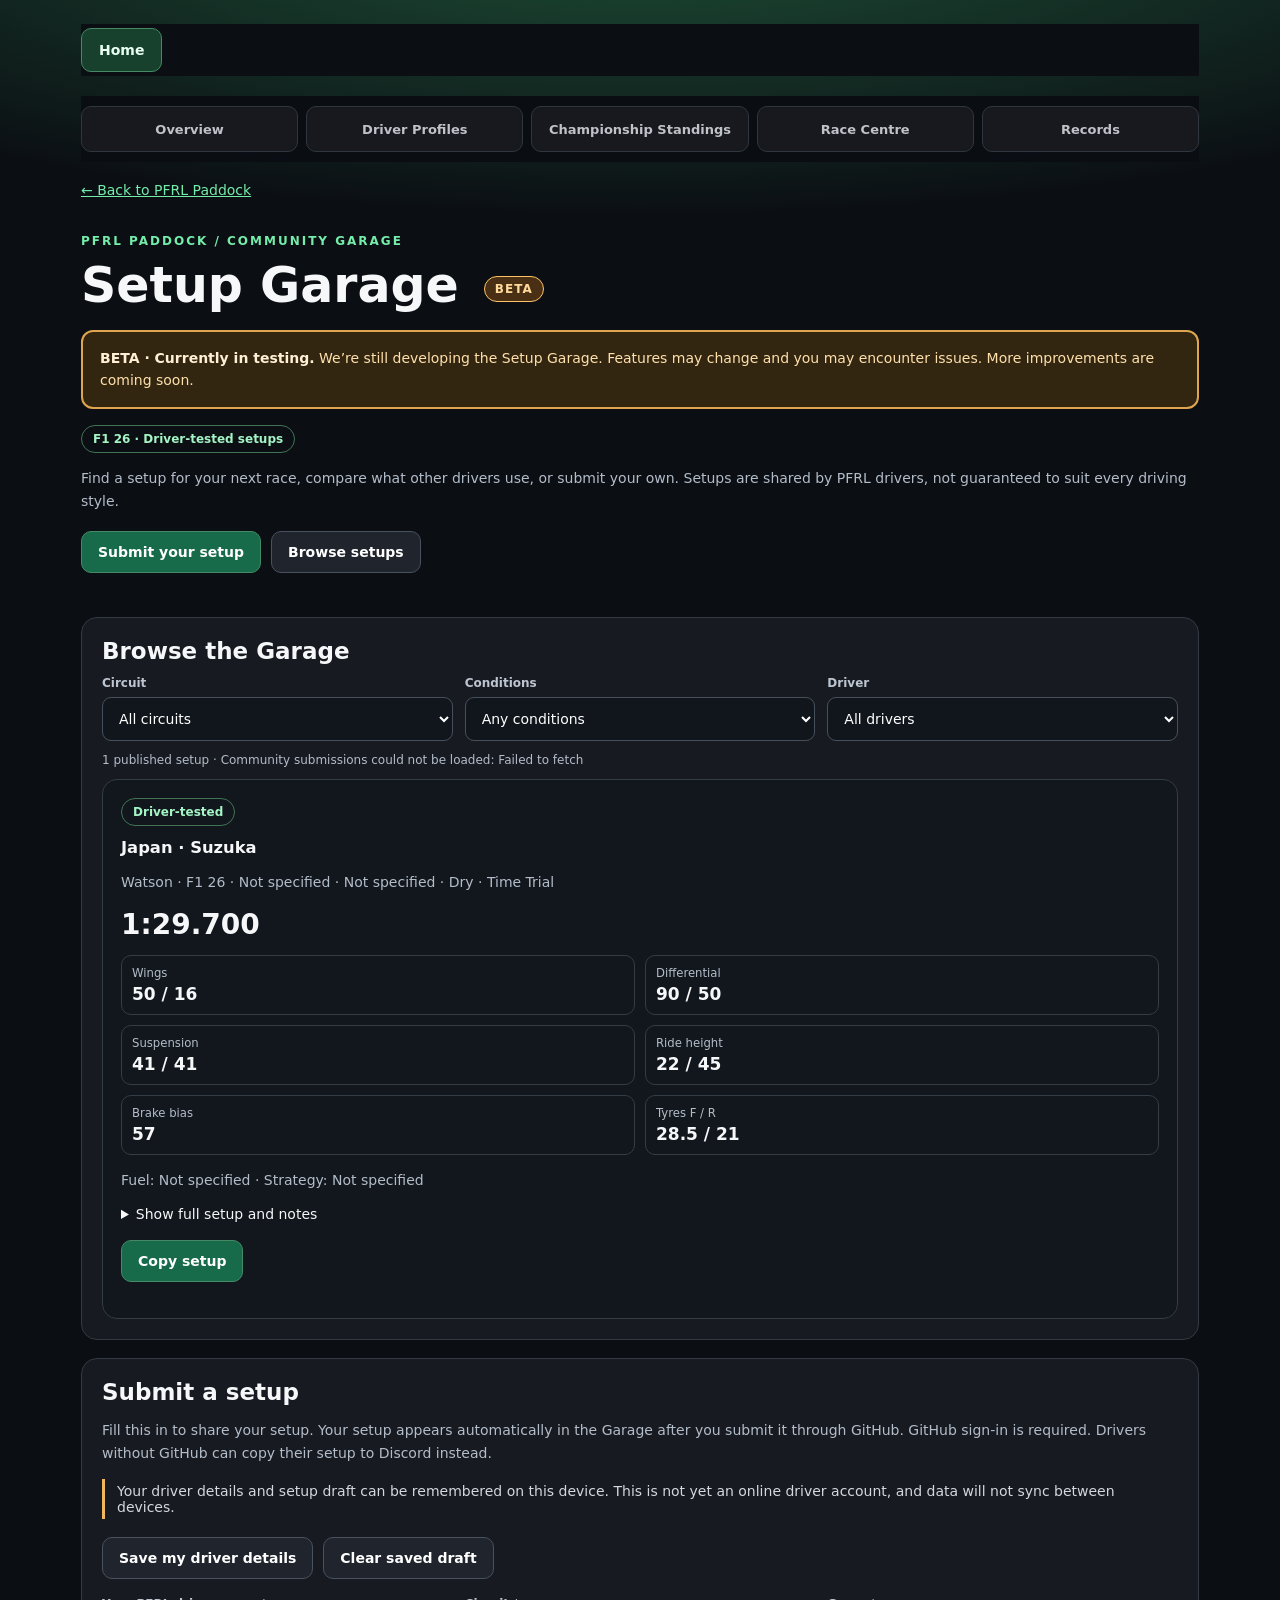
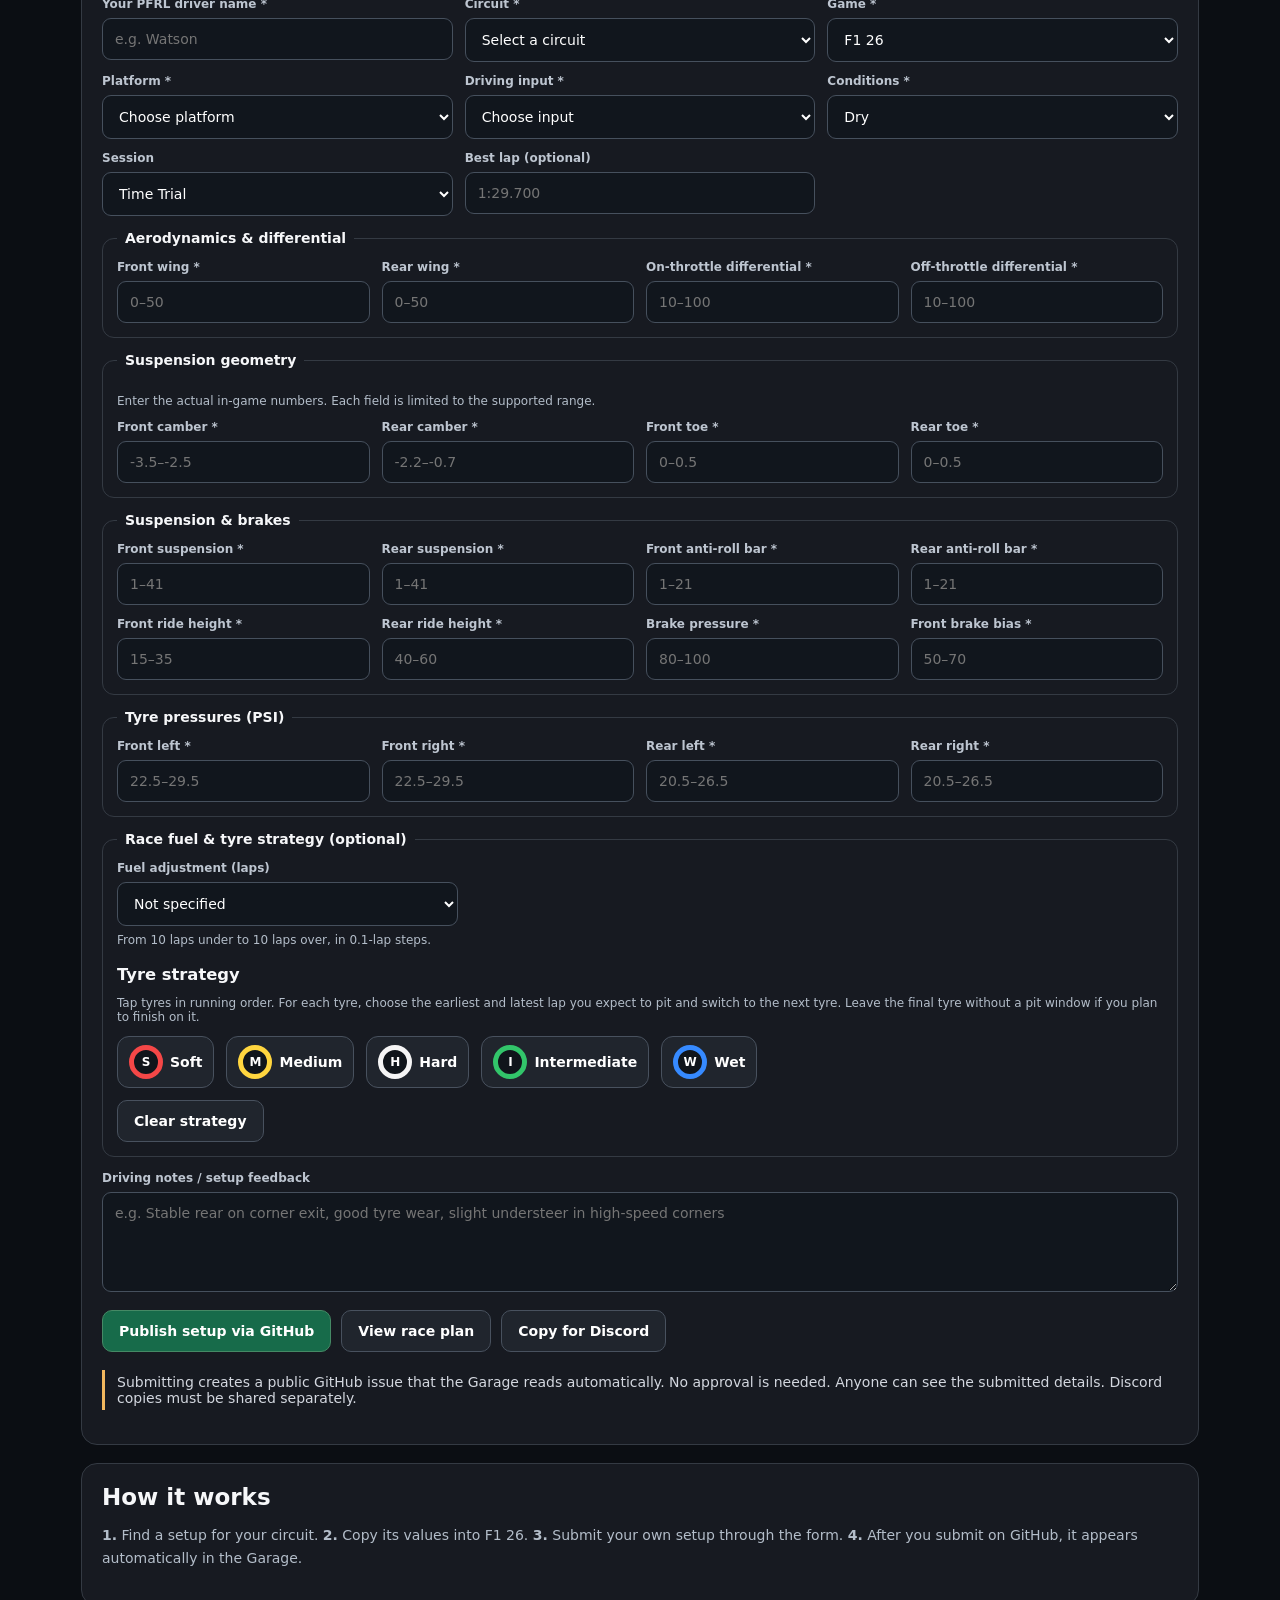
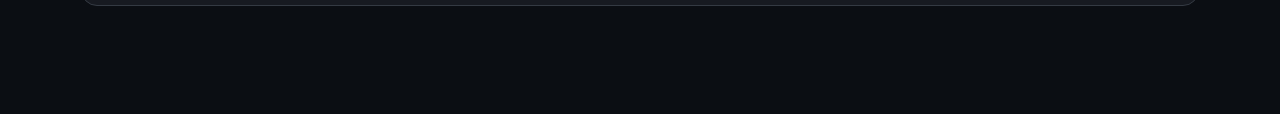
==== commit 41befbaa: "Add persistent Paddock Home link on every screen" ====
--- a/garage.html
+++ b/garage.html
@@ -1,4 +1,4 @@
-<!doctype html><html lang="en"><head><meta charset="utf-8"><meta name="viewport" content="width=device-width,initial-scale=1"><title>PFRL | Setup Garage (Beta)</title><meta name="theme-color" content="#167b50"><link rel="manifest" href="./manifest.webmanifest"><link rel="icon" href="./pfrl-icon.svg"><style>:root{color-scheme:dark;--bg:#0b0e13;--card:#171a21;--line:#343a43;--muted:#b3bdc9;--accent:#74ecaa}*{box-sizing:border-box}body{margin:0;background:radial-gradient(ellipse 85% 300px at 50% -80px,#1d4e36,transparent),var(--bg);color:#f6f7f9;font:14px system-ui,-apple-system,Segoe UI,sans-serif}main{max-width:1150px;margin:auto;padding:24px 16px 90px}a{color:var(--accent)}h1{font-size:clamp(31px,5vw,49px);margin:9px 0}h2{margin:0 0 12px;font-size:23px}h3{margin:0 0 8px}.brand{font-size:12px;color:var(--accent);letter-spacing:2px;font-weight:800}.muted{color:var(--muted);line-height:1.65}.panel{background:var(--card);border:1px solid var(--line);border-radius:16px;padding:20px;margin:18px 0}.hero{padding:22px 0 8px}.tag{display:inline-block;padding:6px 11px;border:1px solid #427454;border-radius:30px;color:#a5f4c6;font-size:12px;font-weight:750}.buttons{display:flex;flex-wrap:wrap;gap:10px;margin:18px 0}.btn,button{border:1px solid #458965;background:#176b4a;color:white;border-radius:10px;padding:12px 16px;font:inherit;font-weight:750;cursor:pointer;text-decoration:none}.btn.secondary,button.secondary{background:#20252d;border-color:#48515e}.grid{display:grid;grid-template-columns:repeat(3,minmax(0,1fr));gap:12px}.field{display:flex;flex-direction:column;gap:7px}label{font-size:12px;font-weight:750;color:#bdc5d0}input,select,textarea{width:100%;background:#11161d;border:1px solid #46505d;border-radius:9px;color:white;padding:12px;font:inherit}textarea{min-height:100px;resize:vertical}.cards{display:grid;grid-template-columns:repeat(auto-fit,minmax(280px,1fr));gap:13px}.setup{background:#12161d;border:1px solid #343c45;border-radius:15px;padding:18px}.setup .lap{font-size:28px;font-weight:850;margin:12px 0}.spec{display:grid;grid-template-columns:1fr 1fr;gap:10px;margin:14px 0}.spec>div{padding:10px;border:1px solid #343c45;border-radius:10px}.spec small{display:block;color:var(--muted);margin-bottom:4px}.spec b{font-size:17px}.notice{border-left:3px solid #f2b75e;padding:4px 12px;color:#d3d7df}.hidden{display:none}.formgrid{display:grid;grid-template-columns:repeat(4,minmax(0,1fr));gap:12px}fieldset{border:1px solid var(--line);border-radius:12px;margin:14px 0;padding:14px}legend{font-weight:800;padding:0 8px}#formStatus{margin-top:12px}.fine{font-size:12px;color:var(--muted)}@media(max-width:800px){.grid,.formgrid{grid-template-columns:repeat(2,minmax(0,1fr))}}@media(max-width:520px){.grid,.formgrid{grid-template-columns:1fr}.panel{padding:14px}}.strategy-picker{display:flex;flex-wrap:wrap;gap:12px;margin:12px 0}.tyre-choice{display:flex;align-items:center;gap:7px;background:#20252d;border:1px solid #48515e;border-radius:12px;padding:8px 11px;cursor:pointer}.tyre-circle{width:34px;height:34px;display:inline-flex;align-items:center;justify-content:center;border:5px solid currentColor;border-radius:50%;background:#10151b;font-size:12px;font-weight:900;color:white}.tyre-choice[data-compound="Soft"] .tyre-circle{border-color:#f44747}.tyre-choice[data-compound="Medium"] .tyre-circle{border-color:#ffd63f}.tyre-choice[data-compound="Hard"] .tyre-circle{border-color:#f5f5f5}.tyre-choice[data-compound="Intermediate"] .tyre-circle{border-color:#32c56a}.tyre-choice[data-compound="Wet"] .tyre-circle{border-color:#368aff}.tyre-choice[aria-pressed="true"]{outline:2px solid var(--accent);background:#244b37}.stint{display:flex;align-items:center;gap:10px;flex-wrap:wrap;padding:9px 0;border-bottom:1px solid var(--line)}.stint input{width:95px}.stint-range{display:flex;align-items:end;gap:8px;flex-wrap:wrap}.stint-range>label{width:100%}.stint .tyre-circle{flex-shrink:0}.strategy-output{display:flex;gap:6px;flex-wrap:wrap;margin:10px 0}.strategy-output .tyre-circle{width:30px;height:30px;border-width:4px}.strategy-output .tyre-circle[data-compound="Soft"]{border-color:#f44747}.strategy-output .tyre-circle[data-compound="Medium"]{border-color:#ffd63f}.strategy-output .tyre-circle[data-compound="Hard"]{border-color:#fff}.strategy-output .tyre-circle[data-compound="Intermediate"]{border-color:#32c56a}.strategy-output .tyre-circle[data-compound="Wet"]{border-color:#368aff}.race-report{margin-top:24px;border:1px solid #609c74;border-radius:14px;padding:18px;background:#101b18}.race-report h2{color:#b3f8d0}.report-grid{display:grid;grid-template-columns:repeat(2,minmax(0,1fr));gap:10px}.report-item{background:#182b22;border:1px solid #355a44;border-radius:9px;padding:10px}.report-item small{display:block;color:#a8c7b3;margin-bottom:5px}.report-strategy{display:flex;flex-wrap:wrap;gap:9px}.report-stint{border:1px solid #4b6854;background:#16251c;padding:12px;border-radius:12px;flex:1 1 155px}.report-stint .tyre-circle{margin-bottom:8px}.report-values{display:grid;grid-template-columns:repeat(2,minmax(0,1fr));gap:7px}.report-values div{padding:7px;border-bottom:1px solid #32473b}.report-values b{float:right}.report-notes{white-space:pre-wrap}@media print{body{background:white!important;color:#111!important}body *{visibility:hidden!important}#raceReport,#raceReport *{visibility:visible!important}#raceReport{position:absolute;left:0;top:0;width:100%;margin:0;border:0;background:white!important;color:#111!important}#raceReport .buttons{display:none!important}.report-item,.report-stint{background:white!important;color:#111!important;border-color:#aaa!important}.report-item small,.report-stint small{color:#555!important}.report-values div{border-color:#bbb!important}.tyre-circle{color:#111!important}}.beta-badge{display:inline-block;vertical-align:middle;margin-left:8px;padding:5px 10px;border:1px solid #ffc166;border-radius:999px;background:#493015;color:#ffda9b;font-size:12px;font-weight:850;letter-spacing:1px;white-space:nowrap}.beta-notice{padding:15px 17px;margin:16px 0;border:2px solid #dfa64f;border-radius:12px;background:#332611;color:#ffe0ac;line-height:1.6}.beta-notice strong{color:#fff0d5}</style><link rel="stylesheet" href="./navigation.css"></head><body><main><nav class="pfrl-site-nav" aria-label="Main navigation"><a href="./index.html#section/overview">Overview</a><a href="./index.html#section/driver">Driver Profiles</a><a href="./index.html#section/championship">Championship Standings</a><a href="./index.html#section/race">Race Centre</a><a href="./index.html#section/records">Records</a></nav><p><a href="./index.html#paddock">← Back to PFRL Paddock</a></p><div class="hero"><div class="brand">PFRL PADDOCK / COMMUNITY GARAGE</div><h1>Setup Garage <span class="beta-badge">BETA</span></h1><div class="beta-notice" role="note"><strong>BETA · Currently in testing.</strong> We’re still developing the Setup Garage. Features may change and you may encounter issues. More improvements are coming soon.</div><span class="tag">F1 26 · Driver-tested setups</span><p class="muted">Find a setup for your next race, compare what other drivers use, or submit your own. Setups are shared by PFRL drivers, not guaranteed to suit every driving style.</p><div class="buttons"><a class="btn" href="#submit">Submit your setup</a><a class="btn secondary" href="#browse">Browse setups</a></div></div><section class="panel" id="browse"><h2>Browse the Garage</h2><div class="grid"><div class="field"><label for="track">Circuit</label><select id="track"><option value="">All circuits</option></select></div><div class="field"><label for="conditions">Conditions</label><select id="conditions"><option value="">Any conditions</option><option>Dry</option><option>Wet</option><option>Mixed</option></select></div><div class="field"><label for="driver">Driver</label><select id="driver"><option value="">All drivers</option></select></div></div><p class="fine" id="count"></p><div class="cards" id="results"></div></section><section class="panel" id="submit"><h2>Submit a setup</h2><p class="muted">Fill this in to share your setup. Your setup appears automatically in the Garage after you submit it through GitHub. GitHub sign-in is required. Drivers without GitHub can copy their setup to Discord instead.</p><div class="notice" style="margin:10px 0 18px">Your driver details and setup draft can be remembered on this device. This is not yet an online driver account, and data will not sync between devices.</div><div class="buttons"><button type="button" class="secondary" id="saveMyDefaults">Save my driver details</button><button type="button" class="secondary" id="clearMyDraft">Clear saved draft</button></div><p class="fine" id="rememberStatus" aria-live="polite"></p><form id="setupForm"><div class="grid"><div class="field"><label for="submitDriver">Your PFRL driver name *</label><input id="submitDriver" required maxlength="70" placeholder="e.g. Watson"></div><div class="field"><label for="submitTrack">Circuit *</label><select id="submitTrack" required><option value="">Select a circuit</option></select></div><div class="field"><label for="submitGame">Game *</label><select id="submitGame"><option>F1 26</option><option>F1 25</option></select></div><div class="field"><label for="submitPlatform">Platform *</label><select id="submitPlatform" required><option value="">Choose platform</option><option>Xbox</option><option>PlayStation</option><option>PC</option></select></div><div class="field"><label for="submitInput">Driving input *</label><select id="submitInput" required><option value="">Choose input</option><option>Wheel</option><option>Controller</option></select></div><div class="field"><label for="submitConditions">Conditions *</label><select id="submitConditions"><option>Dry</option><option>Wet</option><option>Mixed</option></select></div><div class="field"><label for="submitSession">Session</label><select id="submitSession"><option>Time Trial</option><option>Qualifying</option><option>Race</option></select></div><div class="field"><label for="submitLap">Best lap (optional)</label><input id="submitLap" placeholder="1:29.700" pattern="[0-9]+:[0-5][0-9]\\.[0-9]{3}"></div></div><fieldset><legend>Aerodynamics & differential</legend><div class="formgrid"><div class="field"><label>Front wing *</label><input name="Front wing" type="number" min="0" max="50" step="1" placeholder="0–50" title="Allowed range: 0 to 50" required></div><div class="field"><label>Rear wing *</label><input name="Rear wing" type="number" min="0" max="50" step="1" placeholder="0–50" title="Allowed range: 0 to 50" required></div><div class="field"><label>On-throttle differential *</label><input name="On-throttle differential" type="number" min="10" max="100" step="5" placeholder="10–100" title="Allowed range: 10 to 100" required></div><div class="field"><label>Off-throttle differential *</label><input name="Off-throttle differential" type="number" min="10" max="100" step="5" placeholder="10–100" title="Allowed range: 10 to 100" required></div></div></fieldset><fieldset><legend>Suspension geometry</legend><p class="fine">Enter the actual in-game numbers. Each field is limited to the supported range.</p><div class="formgrid"><div class="field"><label>Front camber *</label><input name="Front camber" type="number" min="-3.5" max="-2.5" step="0.1" placeholder="-3.5–-2.5" title="Allowed range: -3.5 to -2.5" required></div><div class="field"><label>Rear camber *</label><input name="Rear camber" type="number" min="-2.2" max="-0.7" step="0.1" placeholder="-2.2–-0.7" title="Allowed range: -2.2 to -0.7" required></div><div class="field"><label>Front toe *</label><input name="Front toe" type="number" min="0" max="0.5" step="0.01" placeholder="0–0.5" title="Allowed range: 0 to 0.5" required></div><div class="field"><label>Rear toe *</label><input name="Rear toe" type="number" min="0" max="0.5" step="0.01" placeholder="0–0.5" title="Allowed range: 0 to 0.5" required></div></div></fieldset><fieldset><legend>Suspension & brakes</legend><div class="formgrid"><div class="field"><label>Front suspension *</label><input name="Front suspension" type="number" min="1" max="41" step="1" placeholder="1–41" title="Allowed range: 1 to 41" required></div><div class="field"><label>Rear suspension *</label><input name="Rear suspension" type="number" min="1" max="41" step="1" placeholder="1–41" title="Allowed range: 1 to 41" required></div><div class="field"><label>Front anti-roll bar *</label><input name="Front anti-roll bar" type="number" min="1" max="21" step="1" placeholder="1–21" title="Allowed range: 1 to 21" required></div><div class="field"><label>Rear anti-roll bar *</label><input name="Rear anti-roll bar" type="number" min="1" max="21" step="1" placeholder="1–21" title="Allowed range: 1 to 21" required></div><div class="field"><label>Front ride height *</label><input name="Front ride height" type="number" min="15" max="35" step="1" placeholder="15–35" title="Allowed range: 15 to 35" required></div><div class="field"><label>Rear ride height *</label><input name="Rear ride height" type="number" min="40" max="60" step="1" placeholder="40–60" title="Allowed range: 40 to 60" required></div><div class="field"><label>Brake pressure *</label><input name="Brake pressure" type="number" min="80" max="100" step="1" placeholder="80–100" title="Allowed range: 80 to 100" required></div><div class="field"><label>Front brake bias *</label><input name="Front brake bias" type="number" min="50" max="70" step="1" placeholder="50–70" title="Allowed range: 50 to 70" required></div></div></fieldset><fieldset><legend>Tyre pressures (PSI)</legend><div class="formgrid"><div class="field"><label>Front left *</label><input name="Front left tyre" type="number" min="22.5" max="29.5" step="0.1" placeholder="22.5–29.5" title="Allowed range: 22.5 to 29.5" required></div><div class="field"><label>Front right *</label><input name="Front right tyre" type="number" min="22.5" max="29.5" step="0.1" placeholder="22.5–29.5" title="Allowed range: 22.5 to 29.5" required></div><div class="field"><label>Rear left *</label><input name="Rear left tyre" type="number" min="20.5" max="26.5" step="0.1" placeholder="20.5–26.5" title="Allowed range: 20.5 to 26.5" required></div><div class="field"><label>Rear right *</label><input name="Rear right tyre" type="number" min="20.5" max="26.5" step="0.1" placeholder="20.5–26.5" title="Allowed range: 20.5 to 26.5" required></div></div></fieldset><fieldset><legend>Race fuel & tyre strategy (optional)</legend><div class="grid"><div class="field"><label for="submitFuel">Fuel adjustment (laps)</label><select id="submitFuel"><option value="">Not specified</option></select><span class="fine">From 10 laps under to 10 laps over, in 0.1-lap steps.</span></div></div><h3 style="margin-top:18px">Tyre strategy</h3><p class="fine">Tap tyres in running order. For each tyre, choose the earliest and latest lap you expect to pit and switch to the next tyre. Leave the final tyre without a pit window if you plan to finish on it.</p><div class="strategy-picker" id="tyrePicker"><button type="button" class="tyre-choice" data-compound="Soft"><span class="tyre-circle">S</span>Soft</button><button type="button" class="tyre-choice" data-compound="Medium"><span class="tyre-circle">M</span>Medium</button><button type="button" class="tyre-choice" data-compound="Hard"><span class="tyre-circle">H</span>Hard</button><button type="button" class="tyre-choice" data-compound="Intermediate"><span class="tyre-circle">I</span>Intermediate</button><button type="button" class="tyre-choice" data-compound="Wet"><span class="tyre-circle">W</span>Wet</button></div><div id="strategyStints" aria-live="polite"></div><button type="button" class="secondary" id="clearStrategy">Clear strategy</button></fieldset><div class="field"><label for="submitNotes">Driving notes / setup feedback</label><textarea id="submitNotes" maxlength="2000" placeholder="e.g. Stable rear on corner exit, good tyre wear, slight understeer in high-speed corners"></textarea></div><div class="buttons"><button type="submit">Publish setup via GitHub</button><button class="secondary" type="button" id="previewPlan">View race plan</button><button class="secondary" type="button" id="copySubmission">Copy for Discord</button></div><p class="notice">Submitting creates a public GitHub issue that the Garage reads automatically. No approval is needed. Anyone can see the submitted details. Discord copies must be shared separately.</p><p id="formStatus" class="muted" aria-live="polite"></p></form><section id="raceReport" class="race-report hidden" aria-live="polite"><div class="buttons"><button type="button" id="printReport">Print / Save PDF</button><button type="button" class="secondary" id="copyReport">Copy report</button><button type="button" class="secondary" id="closeReport">Close report</button></div><div id="reportBody"></div></section></section><section class="panel"><h2>How it works</h2><p class="muted"><b>1.</b> Find a setup for your circuit. <b>2.</b> Copy its values into F1 26. <b>3.</b> Submit your own setup through the form. <b>4.</b> After you submit on GitHub, it appears automatically in the Garage.</p></section></main><script>
+<!doctype html><html lang="en"><head><meta charset="utf-8"><meta name="viewport" content="width=device-width,initial-scale=1"><title>PFRL | Setup Garage (Beta)</title><meta name="theme-color" content="#167b50"><link rel="manifest" href="./manifest.webmanifest"><link rel="icon" href="./pfrl-icon.svg"><style>:root{color-scheme:dark;--bg:#0b0e13;--card:#171a21;--line:#343a43;--muted:#b3bdc9;--accent:#74ecaa}*{box-sizing:border-box}body{margin:0;background:radial-gradient(ellipse 85% 300px at 50% -80px,#1d4e36,transparent),var(--bg);color:#f6f7f9;font:14px system-ui,-apple-system,Segoe UI,sans-serif}main{max-width:1150px;margin:auto;padding:24px 16px 90px}a{color:var(--accent)}h1{font-size:clamp(31px,5vw,49px);margin:9px 0}h2{margin:0 0 12px;font-size:23px}h3{margin:0 0 8px}.brand{font-size:12px;color:var(--accent);letter-spacing:2px;font-weight:800}.muted{color:var(--muted);line-height:1.65}.panel{background:var(--card);border:1px solid var(--line);border-radius:16px;padding:20px;margin:18px 0}.hero{padding:22px 0 8px}.tag{display:inline-block;padding:6px 11px;border:1px solid #427454;border-radius:30px;color:#a5f4c6;font-size:12px;font-weight:750}.buttons{display:flex;flex-wrap:wrap;gap:10px;margin:18px 0}.btn,button{border:1px solid #458965;background:#176b4a;color:white;border-radius:10px;padding:12px 16px;font:inherit;font-weight:750;cursor:pointer;text-decoration:none}.btn.secondary,button.secondary{background:#20252d;border-color:#48515e}.grid{display:grid;grid-template-columns:repeat(3,minmax(0,1fr));gap:12px}.field{display:flex;flex-direction:column;gap:7px}label{font-size:12px;font-weight:750;color:#bdc5d0}input,select,textarea{width:100%;background:#11161d;border:1px solid #46505d;border-radius:9px;color:white;padding:12px;font:inherit}textarea{min-height:100px;resize:vertical}.cards{display:grid;grid-template-columns:repeat(auto-fit,minmax(280px,1fr));gap:13px}.setup{background:#12161d;border:1px solid #343c45;border-radius:15px;padding:18px}.setup .lap{font-size:28px;font-weight:850;margin:12px 0}.spec{display:grid;grid-template-columns:1fr 1fr;gap:10px;margin:14px 0}.spec>div{padding:10px;border:1px solid #343c45;border-radius:10px}.spec small{display:block;color:var(--muted);margin-bottom:4px}.spec b{font-size:17px}.notice{border-left:3px solid #f2b75e;padding:4px 12px;color:#d3d7df}.hidden{display:none}.formgrid{display:grid;grid-template-columns:repeat(4,minmax(0,1fr));gap:12px}fieldset{border:1px solid var(--line);border-radius:12px;margin:14px 0;padding:14px}legend{font-weight:800;padding:0 8px}#formStatus{margin-top:12px}.fine{font-size:12px;color:var(--muted)}@media(max-width:800px){.grid,.formgrid{grid-template-columns:repeat(2,minmax(0,1fr))}}@media(max-width:520px){.grid,.formgrid{grid-template-columns:1fr}.panel{padding:14px}}.strategy-picker{display:flex;flex-wrap:wrap;gap:12px;margin:12px 0}.tyre-choice{display:flex;align-items:center;gap:7px;background:#20252d;border:1px solid #48515e;border-radius:12px;padding:8px 11px;cursor:pointer}.tyre-circle{width:34px;height:34px;display:inline-flex;align-items:center;justify-content:center;border:5px solid currentColor;border-radius:50%;background:#10151b;font-size:12px;font-weight:900;color:white}.tyre-choice[data-compound="Soft"] .tyre-circle{border-color:#f44747}.tyre-choice[data-compound="Medium"] .tyre-circle{border-color:#ffd63f}.tyre-choice[data-compound="Hard"] .tyre-circle{border-color:#f5f5f5}.tyre-choice[data-compound="Intermediate"] .tyre-circle{border-color:#32c56a}.tyre-choice[data-compound="Wet"] .tyre-circle{border-color:#368aff}.tyre-choice[aria-pressed="true"]{outline:2px solid var(--accent);background:#244b37}.stint{display:flex;align-items:center;gap:10px;flex-wrap:wrap;padding:9px 0;border-bottom:1px solid var(--line)}.stint input{width:95px}.stint-range{display:flex;align-items:end;gap:8px;flex-wrap:wrap}.stint-range>label{width:100%}.stint .tyre-circle{flex-shrink:0}.strategy-output{display:flex;gap:6px;flex-wrap:wrap;margin:10px 0}.strategy-output .tyre-circle{width:30px;height:30px;border-width:4px}.strategy-output .tyre-circle[data-compound="Soft"]{border-color:#f44747}.strategy-output .tyre-circle[data-compound="Medium"]{border-color:#ffd63f}.strategy-output .tyre-circle[data-compound="Hard"]{border-color:#fff}.strategy-output .tyre-circle[data-compound="Intermediate"]{border-color:#32c56a}.strategy-output .tyre-circle[data-compound="Wet"]{border-color:#368aff}.race-report{margin-top:24px;border:1px solid #609c74;border-radius:14px;padding:18px;background:#101b18}.race-report h2{color:#b3f8d0}.report-grid{display:grid;grid-template-columns:repeat(2,minmax(0,1fr));gap:10px}.report-item{background:#182b22;border:1px solid #355a44;border-radius:9px;padding:10px}.report-item small{display:block;color:#a8c7b3;margin-bottom:5px}.report-strategy{display:flex;flex-wrap:wrap;gap:9px}.report-stint{border:1px solid #4b6854;background:#16251c;padding:12px;border-radius:12px;flex:1 1 155px}.report-stint .tyre-circle{margin-bottom:8px}.report-values{display:grid;grid-template-columns:repeat(2,minmax(0,1fr));gap:7px}.report-values div{padding:7px;border-bottom:1px solid #32473b}.report-values b{float:right}.report-notes{white-space:pre-wrap}@media print{body{background:white!important;color:#111!important}body *{visibility:hidden!important}#raceReport,#raceReport *{visibility:visible!important}#raceReport{position:absolute;left:0;top:0;width:100%;margin:0;border:0;background:white!important;color:#111!important}#raceReport .buttons{display:none!important}.report-item,.report-stint{background:white!important;color:#111!important;border-color:#aaa!important}.report-item small,.report-stint small{color:#555!important}.report-values div{border-color:#bbb!important}.tyre-circle{color:#111!important}}.beta-badge{display:inline-block;vertical-align:middle;margin-left:8px;padding:5px 10px;border:1px solid #ffc166;border-radius:999px;background:#493015;color:#ffda9b;font-size:12px;font-weight:850;letter-spacing:1px;white-space:nowrap}.beta-notice{padding:15px 17px;margin:16px 0;border:2px solid #dfa64f;border-radius:12px;background:#332611;color:#ffe0ac;line-height:1.6}.beta-notice strong{color:#fff0d5}</style><link rel="stylesheet" href="./navigation.css"><link rel="stylesheet" href="./mobile.css"><script src="./mobile.js" defer></script><link rel="stylesheet" href="./home-nav.css"></head><body><main><div class="pfrl-home-bar"><a href="./index.html#paddock">Home</a></div><nav class="pfrl-site-nav" aria-label="Main navigation"><a href="./index.html#section/overview">Overview</a><a href="./index.html#section/driver">Driver Profiles</a><a href="./index.html#section/championship">Championship Standings</a><a href="./index.html#section/race">Race Centre</a><a href="./index.html#section/records">Records</a></nav><p><a href="./index.html#paddock">← Back to PFRL Paddock</a></p><div class="hero"><div class="brand">PFRL PADDOCK / COMMUNITY GARAGE</div><h1>Setup Garage <span class="beta-badge">BETA</span></h1><div class="beta-notice" role="note"><strong>BETA · Currently in testing.</strong> We’re still developing the Setup Garage. Features may change and you may encounter issues. More improvements are coming soon.</div><span class="tag">F1 26 · Driver-tested setups</span><p class="muted">Find a setup for your next race, compare what other drivers use, or submit your own. Setups are shared by PFRL drivers, not guaranteed to suit every driving style.</p><div class="buttons"><a class="btn" href="#submit">Submit your setup</a><a class="btn secondary" href="#browse">Browse setups</a></div></div><section class="panel" id="browse"><h2>Browse the Garage</h2><div class="grid"><div class="field"><label for="track">Circuit</label><select id="track"><option value="">All circuits</option></select></div><div class="field"><label for="conditions">Conditions</label><select id="conditions"><option value="">Any conditions</option><option>Dry</option><option>Wet</option><option>Mixed</option></select></div><div class="field"><label for="driver">Driver</label><select id="driver"><option value="">All drivers</option></select></div></div><p class="fine" id="count"></p><div class="cards" id="results"></div></section><section class="panel" id="submit"><h2>Submit a setup</h2><p class="muted">Fill this in to share your setup. Your setup appears automatically in the Garage after you submit it through GitHub. GitHub sign-in is required. Drivers without GitHub can copy their setup to Discord instead.</p><div class="notice" style="margin:10px 0 18px">Your driver details and setup draft can be remembered on this device. This is not yet an online driver account, and data will not sync between devices.</div><div class="buttons"><button type="button" class="secondary" id="saveMyDefaults">Save my driver details</button><button type="button" class="secondary" id="clearMyDraft">Clear saved draft</button></div><p class="fine" id="rememberStatus" aria-live="polite"></p><form id="setupForm"><div class="grid"><div class="field"><label for="submitDriver">Your PFRL driver name *</label><input id="submitDriver" required maxlength="70" placeholder="e.g. Watson"></div><div class="field"><label for="submitTrack">Circuit *</label><select id="submitTrack" required><option value="">Select a circuit</option></select></div><div class="field"><label for="submitGame">Game *</label><select id="submitGame"><option>F1 26</option><option>F1 25</option></select></div><div class="field"><label for="submitPlatform">Platform *</label><select id="submitPlatform" required><option value="">Choose platform</option><option>Xbox</option><option>PlayStation</option><option>PC</option></select></div><div class="field"><label for="submitInput">Driving input *</label><select id="submitInput" required><option value="">Choose input</option><option>Wheel</option><option>Controller</option></select></div><div class="field"><label for="submitConditions">Conditions *</label><select id="submitConditions"><option>Dry</option><option>Wet</option><option>Mixed</option></select></div><div class="field"><label for="submitSession">Session</label><select id="submitSession"><option>Time Trial</option><option>Qualifying</option><option>Race</option></select></div><div class="field"><label for="submitLap">Best lap (optional)</label><input id="submitLap" placeholder="1:29.700" pattern="[0-9]+:[0-5][0-9]\\.[0-9]{3}"></div></div><fieldset><legend>Aerodynamics & differential</legend><div class="formgrid"><div class="field"><label>Front wing *</label><input name="Front wing" type="number" min="0" max="50" step="1" placeholder="0–50" title="Allowed range: 0 to 50" required></div><div class="field"><label>Rear wing *</label><input name="Rear wing" type="number" min="0" max="50" step="1" placeholder="0–50" title="Allowed range: 0 to 50" required></div><div class="field"><label>On-throttle differential *</label><input name="On-throttle differential" type="number" min="10" max="100" step="5" placeholder="10–100" title="Allowed range: 10 to 100" required></div><div class="field"><label>Off-throttle differential *</label><input name="Off-throttle differential" type="number" min="10" max="100" step="5" placeholder="10–100" title="Allowed range: 10 to 100" required></div></div></fieldset><fieldset><legend>Suspension geometry</legend><p class="fine">Enter the actual in-game numbers. Each field is limited to the supported range.</p><div class="formgrid"><div class="field"><label>Front camber *</label><input name="Front camber" type="number" min="-3.5" max="-2.5" step="0.1" placeholder="-3.5–-2.5" title="Allowed range: -3.5 to -2.5" required></div><div class="field"><label>Rear camber *</label><input name="Rear camber" type="number" min="-2.2" max="-0.7" step="0.1" placeholder="-2.2–-0.7" title="Allowed range: -2.2 to -0.7" required></div><div class="field"><label>Front toe *</label><input name="Front toe" type="number" min="0" max="0.5" step="0.01" placeholder="0–0.5" title="Allowed range: 0 to 0.5" required></div><div class="field"><label>Rear toe *</label><input name="Rear toe" type="number" min="0" max="0.5" step="0.01" placeholder="0–0.5" title="Allowed range: 0 to 0.5" required></div></div></fieldset><fieldset><legend>Suspension & brakes</legend><div class="formgrid"><div class="field"><label>Front suspension *</label><input name="Front suspension" type="number" min="1" max="41" step="1" placeholder="1–41" title="Allowed range: 1 to 41" required></div><div class="field"><label>Rear suspension *</label><input name="Rear suspension" type="number" min="1" max="41" step="1" placeholder="1–41" title="Allowed range: 1 to 41" required></div><div class="field"><label>Front anti-roll bar *</label><input name="Front anti-roll bar" type="number" min="1" max="21" step="1" placeholder="1–21" title="Allowed range: 1 to 21" required></div><div class="field"><label>Rear anti-roll bar *</label><input name="Rear anti-roll bar" type="number" min="1" max="21" step="1" placeholder="1–21" title="Allowed range: 1 to 21" required></div><div class="field"><label>Front ride height *</label><input name="Front ride height" type="number" min="15" max="35" step="1" placeholder="15–35" title="Allowed range: 15 to 35" required></div><div class="field"><label>Rear ride height *</label><input name="Rear ride height" type="number" min="40" max="60" step="1" placeholder="40–60" title="Allowed range: 40 to 60" required></div><div class="field"><label>Brake pressure *</label><input name="Brake pressure" type="number" min="80" max="100" step="1" placeholder="80–100" title="Allowed range: 80 to 100" required></div><div class="field"><label>Front brake bias *</label><input name="Front brake bias" type="number" min="50" max="70" step="1" placeholder="50–70" title="Allowed range: 50 to 70" required></div></div></fieldset><fieldset><legend>Tyre pressures (PSI)</legend><div class="formgrid"><div class="field"><label>Front left *</label><input name="Front left tyre" type="number" min="22.5" max="29.5" step="0.1" placeholder="22.5–29.5" title="Allowed range: 22.5 to 29.5" required></div><div class="field"><label>Front right *</label><input name="Front right tyre" type="number" min="22.5" max="29.5" step="0.1" placeholder="22.5–29.5" title="Allowed range: 22.5 to 29.5" required></div><div class="field"><label>Rear left *</label><input name="Rear left tyre" type="number" min="20.5" max="26.5" step="0.1" placeholder="20.5–26.5" title="Allowed range: 20.5 to 26.5" required></div><div class="field"><label>Rear right *</label><input name="Rear right tyre" type="number" min="20.5" max="26.5" step="0.1" placeholder="20.5–26.5" title="Allowed range: 20.5 to 26.5" required></div></div></fieldset><fieldset><legend>Race fuel & tyre strategy (optional)</legend><div class="grid"><div class="field"><label for="submitFuel">Fuel adjustment (laps)</label><select id="submitFuel"><option value="">Not specified</option></select><span class="fine">From 10 laps under to 10 laps over, in 0.1-lap steps.</span></div></div><h3 style="margin-top:18px">Tyre strategy</h3><p class="fine">Tap tyres in running order. For each tyre, choose the earliest and latest lap you expect to pit and switch to the next tyre. Leave the final tyre without a pit window if you plan to finish on it.</p><div class="strategy-picker" id="tyrePicker"><button type="button" class="tyre-choice" data-compound="Soft"><span class="tyre-circle">S</span>Soft</button><button type="button" class="tyre-choice" data-compound="Medium"><span class="tyre-circle">M</span>Medium</button><button type="button" class="tyre-choice" data-compound="Hard"><span class="tyre-circle">H</span>Hard</button><button type="button" class="tyre-choice" data-compound="Intermediate"><span class="tyre-circle">I</span>Intermediate</button><button type="button" class="tyre-choice" data-compound="Wet"><span class="tyre-circle">W</span>Wet</button></div><div id="strategyStints" aria-live="polite"></div><button type="button" class="secondary" id="clearStrategy">Clear strategy</button></fieldset><div class="field"><label for="submitNotes">Driving notes / setup feedback</label><textarea id="submitNotes" maxlength="2000" placeholder="e.g. Stable rear on corner exit, good tyre wear, slight understeer in high-speed corners"></textarea></div><div class="buttons"><button type="submit">Publish setup via GitHub</button><button class="secondary" type="button" id="previewPlan">View race plan</button><button class="secondary" type="button" id="copySubmission">Copy for Discord</button></div><p class="notice">Submitting creates a public GitHub issue that the Garage reads automatically. No approval is needed. Anyone can see the submitted details. Discord copies must be shared separately.</p><p id="formStatus" class="muted" aria-live="polite"></p></form><section id="raceReport" class="race-report hidden" aria-live="polite"><div class="buttons"><button type="button" id="printReport">Print / Save PDF</button><button type="button" class="secondary" id="copyReport">Copy report</button><button type="button" class="secondary" id="closeReport">Close report</button></div><div id="reportBody"></div></section></section><section class="panel"><h2>How it works</h2><p class="muted"><b>1.</b> Find a setup for your circuit. <b>2.</b> Copy its values into F1 26. <b>3.</b> Submit your own setup through the form. <b>4.</b> After you submit on GitHub, it appears automatically in the Garage.</p></section></main><script>
 const $=id=>document.getElementById(id);
 const circuits=["Australia · Melbourne","Austria · Spielberg","Azerbaijan · Baku","Bahrain · Sakhir","Belgium · Spa","Brazil · Interlagos","Canada · Montreal","China · Shanghai","Great Britain · Silverstone","Hungary · Budapest","Italy · Imola","Italy · Monza","Japan · Suzuka","Las Vegas","Mexico · Mexico City","Monaco","Netherlands · Zandvoort","Qatar · Lusail","Saudi Arabia · Jeddah","Singapore · Marina Bay","Spain · Barcelona","Spain · Madrid","United Arab Emirates · Abu Dhabi","United States · Austin","United States · Miami"];
 const esc=x=>String(x??"").replace(/[&<>"']/g,c=>({"&":"&amp;","<":"&lt;",">":"&gt;",'"':"&quot;","'":"&#39;"}[c]));
--- a/mobile.css
+++ b/mobile.css
@@ -0,0 +1,44 @@
+/* Essential columns first; complete figures remain available on demand. */
+.audited-table:not(.show-all-columns) .audit-secondary{display:none}
+.table-detail-toggle{display:block;min-height:44px;margin:0 0 8px auto;padding:9px 13px;background:#173523;border:1px solid #42634b;border-radius:9px;color:#bceccc;font:700 13px system-ui;cursor:pointer}
+.mobile-data-list{display:none}
+@media(max-width:680px){
+html{font-size:15px}body{overflow-wrap:anywhere}main{width:100%;min-width:0;padding:14px 12px 35px!important}
+main *{box-sizing:border-box}input,select,textarea{font-size:16px!important;max-width:100%;min-height:44px}button,summary{touch-action:manipulation}button,.archive-back,.archive-link,.btn,.button{min-height:44px}
+.top{display:block}.top .tag{display:inline-block;margin-top:10px}.top h1{font-size:27px}.hero{margin-bottom:12px}.neon-banner{max-height:135px!important}.sub{font-size:13px;margin-bottom:12px}.panel,.card{min-width:0;padding:14px!important;border-radius:13px}
+.filters{grid-template-columns:1fr 1fr!important;gap:9px}.filters>div:last-child{grid-column:auto!important}.filters label{font-size:12px}
+.archive-hero,.launch-hero{padding:17px 14px!important}.archive-hero h2,.launch-hero h2{font-size:27px!important;line-height:1.15}.archive-hero p{font-size:13px;line-height:1.5}
+.archive-links{gap:7px}.archive-links a{max-width:100%;white-space:normal;min-height:44px;display:flex;align-items:center;padding:10px 12px}.archive-links a,.archive-link{overflow-wrap:anywhere}
+.overview-head{flex-wrap:wrap;gap:8px}.overview-head h2{font-size:18px}.overview-head .overview-action{min-height:44px}
+.podium-grid{grid-template-columns:1fr!important}.podium-place{display:grid;grid-template-columns:35px 1fr;gap:3px 10px;padding:12px!important}.podium-place .rank{grid-row:1/3;align-self:center}.podium-place strong{font-size:17px!important;margin:0!important}.podium-place small{grid-column:2}
+.archive-cards,.cards{grid-template-columns:repeat(2,minmax(0,1fr))!important}.archive-cards strong{font-size:17px}.stats{grid-template-columns:repeat(2,minmax(0,1fr))!important}
+.tablewrap.audited-table-wrap,.scroll.audited-table-wrap,.audited-table-wrap{overflow:visible!important;min-width:0;width:100%}
+main table.has-mobile-cards{display:none!important}
+.audited-table-wrap>.table-detail-toggle{display:none}
+.mobile-data-list{display:grid;gap:10px;width:100%;min-width:0}
+.mobile-data-card{padding:13px;border:1px solid #354b3e;border-radius:12px;background:#101b15;min-width:0}
+.mobile-data-heading{display:flex;align-items:center;gap:10px;min-width:0;font-size:16px}
+.mobile-data-heading strong{min-width:0;overflow-wrap:anywhere;text-align:left}.mobile-data-heading a{color:#6befa5;text-decoration:none;display:inline-flex;align-items:center;min-height:32px}
+.mobile-data-rank{min-width:30px;font-size:19px;font-weight:800;color:#ffad5b;text-align:center;flex:none}
+.mobile-data-context{font-size:12px!important;margin:5px 0 10px;color:#adc3b4!important}
+.mobile-data-stats{display:grid;grid-template-columns:repeat(2,minmax(0,1fr));gap:11px;margin:11px 0 0}
+.mobile-data-stats>div{min-width:0}.mobile-data-stats dt{font-size:11px;color:#a9bdb0;line-height:1.4}.mobile-data-stats dd{font-size:15px;font-weight:650;margin:3px 0 0;white-space:normal;overflow-wrap:anywhere;line-height:1.4;color:#f0f7f2}
+.mobile-data-card details{border-top:1px solid #2c4033;margin-top:11px;padding-top:3px}.mobile-data-card summary{font:700 12px system-ui;color:#9fdbb5;min-height:44px;display:flex;align-items:center;cursor:pointer;list-style:none}.mobile-data-card summary:after{content:'+';margin-left:auto;font-size:20px}.mobile-data-card details[open]>summary:after{content:'−'}
+.rank-row{gap:9px;padding:12px!important}.rank-person strong{font-size:14px}.rank-score{font-size:25px;flex:none}.rank-pos{min-width:25px}
+.achievement-medals{grid-template-columns:repeat(3,minmax(0,1fr))!important;gap:8px!important}.achievement-medal strong{font-size:11px!important}.achievement-medal small{font-size:11px!important}.medal-status{font-size:9px!important}.medal-art{width:46px!important;height:46px!important}
+.earned-medal-grid{grid-template-columns:repeat(2,minmax(0,1fr))!important}.special-medal{min-height:155px}.special-medal small{font-size:12px}.career-numbers{grid-template-columns:repeat(2,minmax(0,1fr))!important}
+.chart-scroll{border:1px solid #304538;border-radius:9px}.chart-scroll svg{max-width:none}.driver-chip-grid{grid-template-columns:repeat(2,minmax(0,1fr))!important;gap:8px}
+.form-strip{grid-template-columns:repeat(3,minmax(0,1fr))!important;gap:7px!important}.form-tile small{font-size:11px!important}
+body .grid,body .formgrid{grid-template-columns:1fr!important}.layout{display:block!important}.four{grid-template-columns:repeat(2,minmax(0,1fr))!important}
+.buttons,.actions{display:flex;flex-wrap:wrap;gap:8px}.buttons>*{flex:1 1 140px;min-height:44px}.buttons a{text-align:center}
+.spec{grid-template-columns:1fr 1fr}.setup .lap{font-size:25px}.strategy-picker{gap:8px}
+.pfrl-site-nav a,.pfrl-site-nav button{min-width:0;font-size:12px;padding:10px 8px}
+}
+@media(max-width:360px){.filters,.archive-cards,.cards{grid-template-columns:1fr!important}.profile-key-stats small{font-size:10px}.profile-shortcuts button{font-size:11px}.rank-person strong{font-size:13px}}
+
+.mobile-nav-toggle{display:none}
+@media(max-width:680px){
+.mobile-nav-toggle{display:flex;position:sticky;top:0;z-index:30;align-items:center;justify-content:space-between;width:100%;min-height:48px;margin:8px 0;padding:12px;background:#153a27;border:1px solid #4de69a;border-radius:10px;color:#ecfff3;font:750 14px system-ui;box-shadow:0 5px 14px #0008}
+.pfrl-site-nav,.tabs.pfrl-site-nav{position:sticky;top:56px;z-index:29;margin:0 0 12px;padding:8px;background:#0b0e13;box-shadow:0 6px 15px #0008}
+.profile-comparisons{border-top:1px solid #31543c;margin-top:12px}.profile-comparisons>summary{display:flex;align-items:center;min-height:44px;font-weight:700;font-size:13px;color:#96d9ac;cursor:pointer}
+}
--- a/home-nav.css
+++ b/home-nav.css
@@ -0,0 +1,10 @@
+.pfrl-home-bar{position:sticky;top:0;z-index:31;display:flex;align-items:center;height:52px;background:#0b0e13}
+.pfrl-home-bar a{display:inline-flex;align-items:center;min-height:44px;padding:0 17px;border:1px solid #458965;border-radius:10px;background:#17402d;color:#e8fff0;font-weight:750;text-decoration:none}
+.pfrl-home-bar a:focus-visible{outline:2px solid #4de69a;outline-offset:2px}
+main .pfrl-site-nav,main .tabs.pfrl-site-nav{top:52px}
+#content{scroll-margin-top:52px}
+@media(max-width:680px){
+main .mobile-nav-toggle{top:52px}
+main .pfrl-site-nav,main .tabs.pfrl-site-nav{top:108px}
+#content,[data-profile-section]{scroll-margin-top:108px}
+}
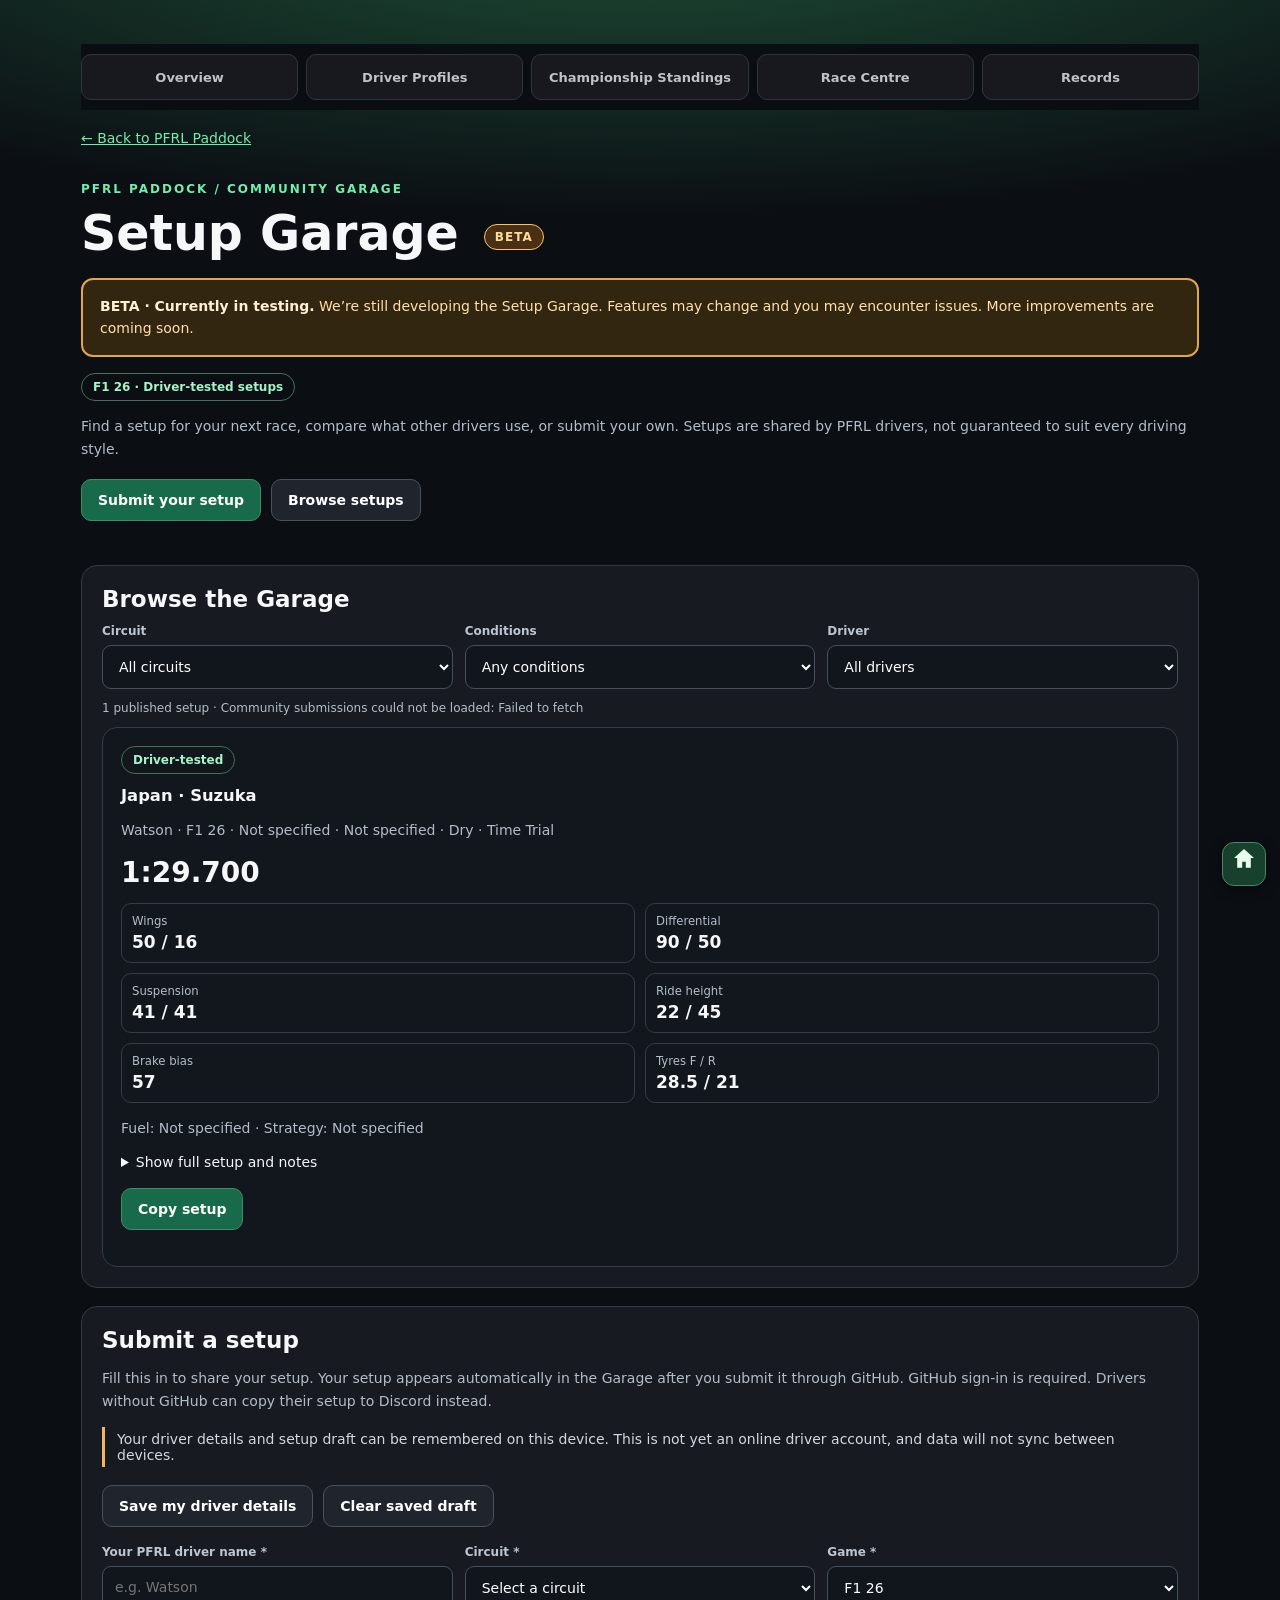
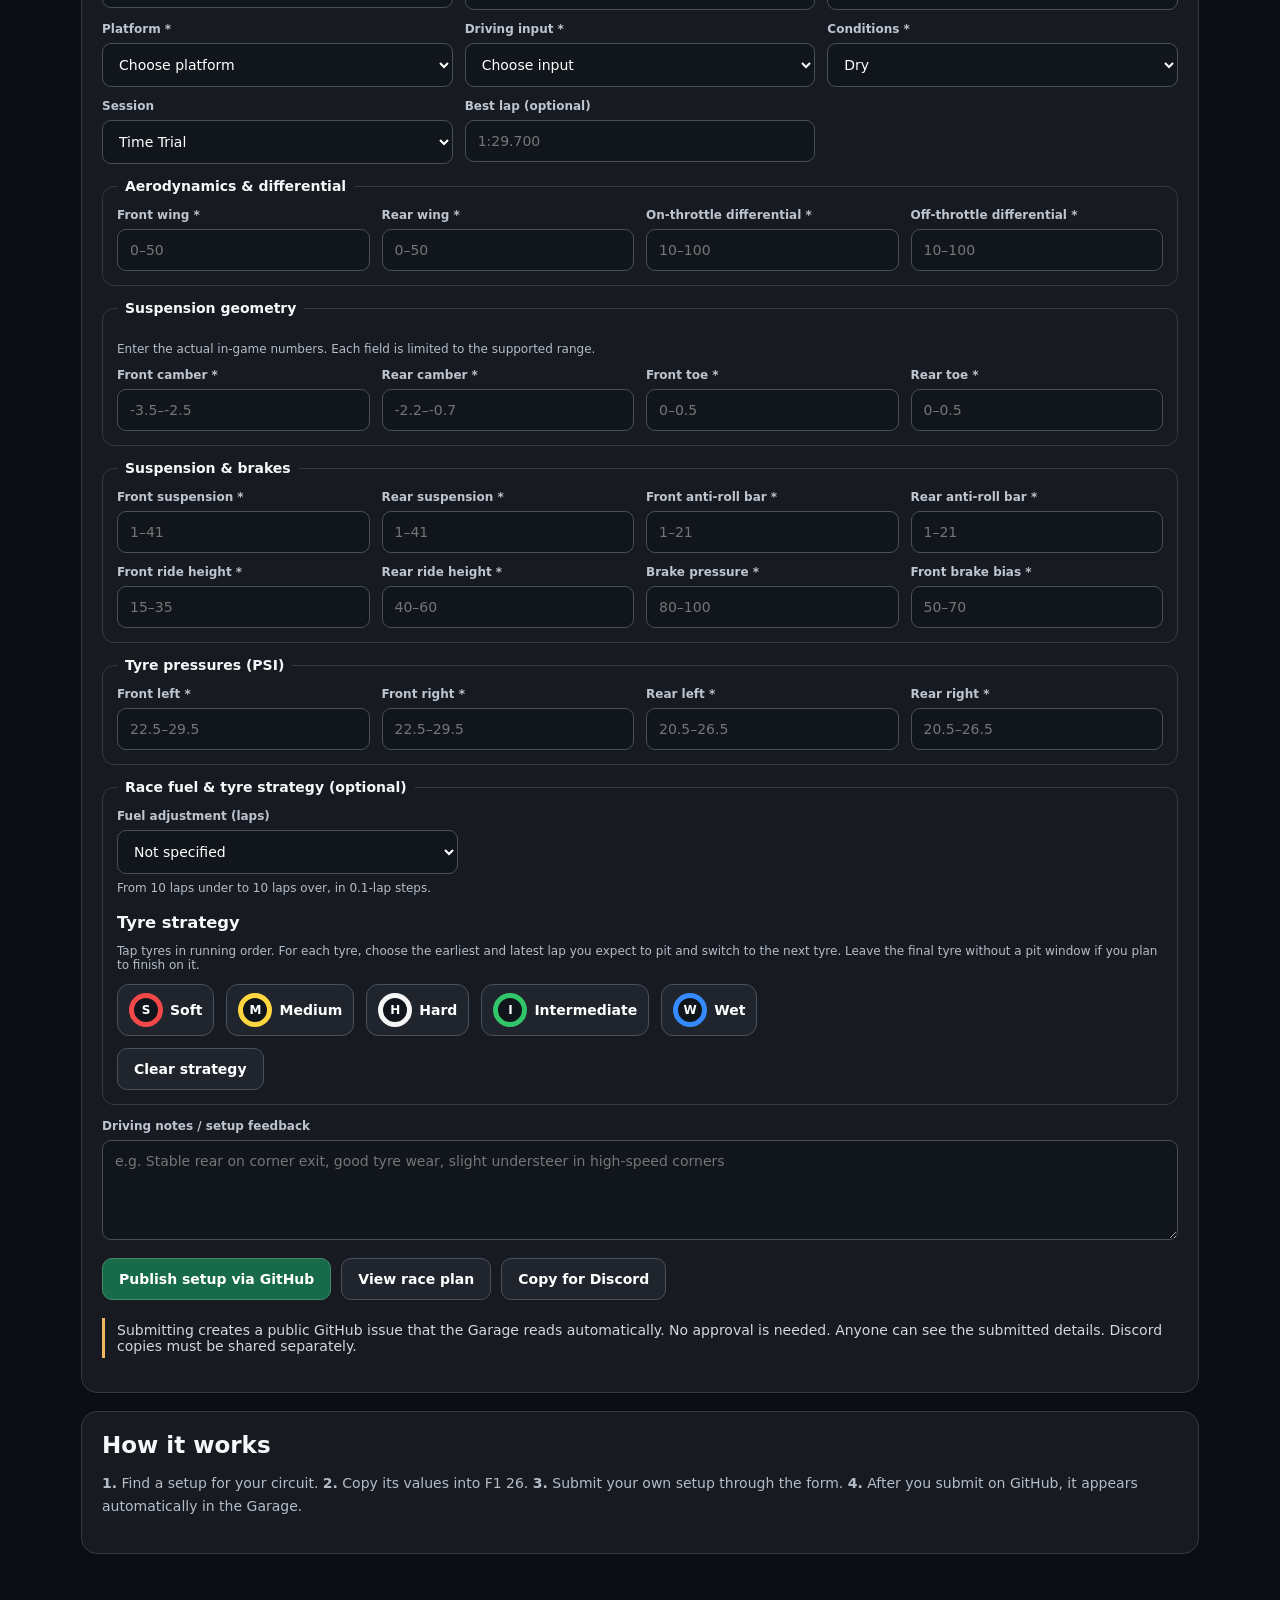
==== commit 94964b7e: "Add personal My Paddock home and next-race practice links" ====
--- a/garage.html
+++ b/garage.html
@@ -1,4 +1,4 @@
-<!doctype html><html lang="en"><head><meta charset="utf-8"><meta name="viewport" content="width=device-width,initial-scale=1"><title>PFRL | Setup Garage (Beta)</title><meta name="theme-color" content="#167b50"><link rel="manifest" href="./manifest.webmanifest"><link rel="icon" href="./pfrl-icon.svg"><style>:root{color-scheme:dark;--bg:#0b0e13;--card:#171a21;--line:#343a43;--muted:#b3bdc9;--accent:#74ecaa}*{box-sizing:border-box}body{margin:0;background:radial-gradient(ellipse 85% 300px at 50% -80px,#1d4e36,transparent),var(--bg);color:#f6f7f9;font:14px system-ui,-apple-system,Segoe UI,sans-serif}main{max-width:1150px;margin:auto;padding:24px 16px 90px}a{color:var(--accent)}h1{font-size:clamp(31px,5vw,49px);margin:9px 0}h2{margin:0 0 12px;font-size:23px}h3{margin:0 0 8px}.brand{font-size:12px;color:var(--accent);letter-spacing:2px;font-weight:800}.muted{color:var(--muted);line-height:1.65}.panel{background:var(--card);border:1px solid var(--line);border-radius:16px;padding:20px;margin:18px 0}.hero{padding:22px 0 8px}.tag{display:inline-block;padding:6px 11px;border:1px solid #427454;border-radius:30px;color:#a5f4c6;font-size:12px;font-weight:750}.buttons{display:flex;flex-wrap:wrap;gap:10px;margin:18px 0}.btn,button{border:1px solid #458965;background:#176b4a;color:white;border-radius:10px;padding:12px 16px;font:inherit;font-weight:750;cursor:pointer;text-decoration:none}.btn.secondary,button.secondary{background:#20252d;border-color:#48515e}.grid{display:grid;grid-template-columns:repeat(3,minmax(0,1fr));gap:12px}.field{display:flex;flex-direction:column;gap:7px}label{font-size:12px;font-weight:750;color:#bdc5d0}input,select,textarea{width:100%;background:#11161d;border:1px solid #46505d;border-radius:9px;color:white;padding:12px;font:inherit}textarea{min-height:100px;resize:vertical}.cards{display:grid;grid-template-columns:repeat(auto-fit,minmax(280px,1fr));gap:13px}.setup{background:#12161d;border:1px solid #343c45;border-radius:15px;padding:18px}.setup .lap{font-size:28px;font-weight:850;margin:12px 0}.spec{display:grid;grid-template-columns:1fr 1fr;gap:10px;margin:14px 0}.spec>div{padding:10px;border:1px solid #343c45;border-radius:10px}.spec small{display:block;color:var(--muted);margin-bottom:4px}.spec b{font-size:17px}.notice{border-left:3px solid #f2b75e;padding:4px 12px;color:#d3d7df}.hidden{display:none}.formgrid{display:grid;grid-template-columns:repeat(4,minmax(0,1fr));gap:12px}fieldset{border:1px solid var(--line);border-radius:12px;margin:14px 0;padding:14px}legend{font-weight:800;padding:0 8px}#formStatus{margin-top:12px}.fine{font-size:12px;color:var(--muted)}@media(max-width:800px){.grid,.formgrid{grid-template-columns:repeat(2,minmax(0,1fr))}}@media(max-width:520px){.grid,.formgrid{grid-template-columns:1fr}.panel{padding:14px}}.strategy-picker{display:flex;flex-wrap:wrap;gap:12px;margin:12px 0}.tyre-choice{display:flex;align-items:center;gap:7px;background:#20252d;border:1px solid #48515e;border-radius:12px;padding:8px 11px;cursor:pointer}.tyre-circle{width:34px;height:34px;display:inline-flex;align-items:center;justify-content:center;border:5px solid currentColor;border-radius:50%;background:#10151b;font-size:12px;font-weight:900;color:white}.tyre-choice[data-compound="Soft"] .tyre-circle{border-color:#f44747}.tyre-choice[data-compound="Medium"] .tyre-circle{border-color:#ffd63f}.tyre-choice[data-compound="Hard"] .tyre-circle{border-color:#f5f5f5}.tyre-choice[data-compound="Intermediate"] .tyre-circle{border-color:#32c56a}.tyre-choice[data-compound="Wet"] .tyre-circle{border-color:#368aff}.tyre-choice[aria-pressed="true"]{outline:2px solid var(--accent);background:#244b37}.stint{display:flex;align-items:center;gap:10px;flex-wrap:wrap;padding:9px 0;border-bottom:1px solid var(--line)}.stint input{width:95px}.stint-range{display:flex;align-items:end;gap:8px;flex-wrap:wrap}.stint-range>label{width:100%}.stint .tyre-circle{flex-shrink:0}.strategy-output{display:flex;gap:6px;flex-wrap:wrap;margin:10px 0}.strategy-output .tyre-circle{width:30px;height:30px;border-width:4px}.strategy-output .tyre-circle[data-compound="Soft"]{border-color:#f44747}.strategy-output .tyre-circle[data-compound="Medium"]{border-color:#ffd63f}.strategy-output .tyre-circle[data-compound="Hard"]{border-color:#fff}.strategy-output .tyre-circle[data-compound="Intermediate"]{border-color:#32c56a}.strategy-output .tyre-circle[data-compound="Wet"]{border-color:#368aff}.race-report{margin-top:24px;border:1px solid #609c74;border-radius:14px;padding:18px;background:#101b18}.race-report h2{color:#b3f8d0}.report-grid{display:grid;grid-template-columns:repeat(2,minmax(0,1fr));gap:10px}.report-item{background:#182b22;border:1px solid #355a44;border-radius:9px;padding:10px}.report-item small{display:block;color:#a8c7b3;margin-bottom:5px}.report-strategy{display:flex;flex-wrap:wrap;gap:9px}.report-stint{border:1px solid #4b6854;background:#16251c;padding:12px;border-radius:12px;flex:1 1 155px}.report-stint .tyre-circle{margin-bottom:8px}.report-values{display:grid;grid-template-columns:repeat(2,minmax(0,1fr));gap:7px}.report-values div{padding:7px;border-bottom:1px solid #32473b}.report-values b{float:right}.report-notes{white-space:pre-wrap}@media print{body{background:white!important;color:#111!important}body *{visibility:hidden!important}#raceReport,#raceReport *{visibility:visible!important}#raceReport{position:absolute;left:0;top:0;width:100%;margin:0;border:0;background:white!important;color:#111!important}#raceReport .buttons{display:none!important}.report-item,.report-stint{background:white!important;color:#111!important;border-color:#aaa!important}.report-item small,.report-stint small{color:#555!important}.report-values div{border-color:#bbb!important}.tyre-circle{color:#111!important}}.beta-badge{display:inline-block;vertical-align:middle;margin-left:8px;padding:5px 10px;border:1px solid #ffc166;border-radius:999px;background:#493015;color:#ffda9b;font-size:12px;font-weight:850;letter-spacing:1px;white-space:nowrap}.beta-notice{padding:15px 17px;margin:16px 0;border:2px solid #dfa64f;border-radius:12px;background:#332611;color:#ffe0ac;line-height:1.6}.beta-notice strong{color:#fff0d5}</style><link rel="stylesheet" href="./navigation.css"><link rel="stylesheet" href="./mobile.css"><script src="./mobile.js" defer></script><link rel="stylesheet" href="./home-nav.css"></head><body><main><div class="pfrl-home-bar"><a href="./index.html#paddock">Home</a></div><nav class="pfrl-site-nav" aria-label="Main navigation"><a href="./index.html#section/overview">Overview</a><a href="./index.html#section/driver">Driver Profiles</a><a href="./index.html#section/championship">Championship Standings</a><a href="./index.html#section/race">Race Centre</a><a href="./index.html#section/records">Records</a></nav><p><a href="./index.html#paddock">← Back to PFRL Paddock</a></p><div class="hero"><div class="brand">PFRL PADDOCK / COMMUNITY GARAGE</div><h1>Setup Garage <span class="beta-badge">BETA</span></h1><div class="beta-notice" role="note"><strong>BETA · Currently in testing.</strong> We’re still developing the Setup Garage. Features may change and you may encounter issues. More improvements are coming soon.</div><span class="tag">F1 26 · Driver-tested setups</span><p class="muted">Find a setup for your next race, compare what other drivers use, or submit your own. Setups are shared by PFRL drivers, not guaranteed to suit every driving style.</p><div class="buttons"><a class="btn" href="#submit">Submit your setup</a><a class="btn secondary" href="#browse">Browse setups</a></div></div><section class="panel" id="browse"><h2>Browse the Garage</h2><div class="grid"><div class="field"><label for="track">Circuit</label><select id="track"><option value="">All circuits</option></select></div><div class="field"><label for="conditions">Conditions</label><select id="conditions"><option value="">Any conditions</option><option>Dry</option><option>Wet</option><option>Mixed</option></select></div><div class="field"><label for="driver">Driver</label><select id="driver"><option value="">All drivers</option></select></div></div><p class="fine" id="count"></p><div class="cards" id="results"></div></section><section class="panel" id="submit"><h2>Submit a setup</h2><p class="muted">Fill this in to share your setup. Your setup appears automatically in the Garage after you submit it through GitHub. GitHub sign-in is required. Drivers without GitHub can copy their setup to Discord instead.</p><div class="notice" style="margin:10px 0 18px">Your driver details and setup draft can be remembered on this device. This is not yet an online driver account, and data will not sync between devices.</div><div class="buttons"><button type="button" class="secondary" id="saveMyDefaults">Save my driver details</button><button type="button" class="secondary" id="clearMyDraft">Clear saved draft</button></div><p class="fine" id="rememberStatus" aria-live="polite"></p><form id="setupForm"><div class="grid"><div class="field"><label for="submitDriver">Your PFRL driver name *</label><input id="submitDriver" required maxlength="70" placeholder="e.g. Watson"></div><div class="field"><label for="submitTrack">Circuit *</label><select id="submitTrack" required><option value="">Select a circuit</option></select></div><div class="field"><label for="submitGame">Game *</label><select id="submitGame"><option>F1 26</option><option>F1 25</option></select></div><div class="field"><label for="submitPlatform">Platform *</label><select id="submitPlatform" required><option value="">Choose platform</option><option>Xbox</option><option>PlayStation</option><option>PC</option></select></div><div class="field"><label for="submitInput">Driving input *</label><select id="submitInput" required><option value="">Choose input</option><option>Wheel</option><option>Controller</option></select></div><div class="field"><label for="submitConditions">Conditions *</label><select id="submitConditions"><option>Dry</option><option>Wet</option><option>Mixed</option></select></div><div class="field"><label for="submitSession">Session</label><select id="submitSession"><option>Time Trial</option><option>Qualifying</option><option>Race</option></select></div><div class="field"><label for="submitLap">Best lap (optional)</label><input id="submitLap" placeholder="1:29.700" pattern="[0-9]+:[0-5][0-9]\\.[0-9]{3}"></div></div><fieldset><legend>Aerodynamics & differential</legend><div class="formgrid"><div class="field"><label>Front wing *</label><input name="Front wing" type="number" min="0" max="50" step="1" placeholder="0–50" title="Allowed range: 0 to 50" required></div><div class="field"><label>Rear wing *</label><input name="Rear wing" type="number" min="0" max="50" step="1" placeholder="0–50" title="Allowed range: 0 to 50" required></div><div class="field"><label>On-throttle differential *</label><input name="On-throttle differential" type="number" min="10" max="100" step="5" placeholder="10–100" title="Allowed range: 10 to 100" required></div><div class="field"><label>Off-throttle differential *</label><input name="Off-throttle differential" type="number" min="10" max="100" step="5" placeholder="10–100" title="Allowed range: 10 to 100" required></div></div></fieldset><fieldset><legend>Suspension geometry</legend><p class="fine">Enter the actual in-game numbers. Each field is limited to the supported range.</p><div class="formgrid"><div class="field"><label>Front camber *</label><input name="Front camber" type="number" min="-3.5" max="-2.5" step="0.1" placeholder="-3.5–-2.5" title="Allowed range: -3.5 to -2.5" required></div><div class="field"><label>Rear camber *</label><input name="Rear camber" type="number" min="-2.2" max="-0.7" step="0.1" placeholder="-2.2–-0.7" title="Allowed range: -2.2 to -0.7" required></div><div class="field"><label>Front toe *</label><input name="Front toe" type="number" min="0" max="0.5" step="0.01" placeholder="0–0.5" title="Allowed range: 0 to 0.5" required></div><div class="field"><label>Rear toe *</label><input name="Rear toe" type="number" min="0" max="0.5" step="0.01" placeholder="0–0.5" title="Allowed range: 0 to 0.5" required></div></div></fieldset><fieldset><legend>Suspension & brakes</legend><div class="formgrid"><div class="field"><label>Front suspension *</label><input name="Front suspension" type="number" min="1" max="41" step="1" placeholder="1–41" title="Allowed range: 1 to 41" required></div><div class="field"><label>Rear suspension *</label><input name="Rear suspension" type="number" min="1" max="41" step="1" placeholder="1–41" title="Allowed range: 1 to 41" required></div><div class="field"><label>Front anti-roll bar *</label><input name="Front anti-roll bar" type="number" min="1" max="21" step="1" placeholder="1–21" title="Allowed range: 1 to 21" required></div><div class="field"><label>Rear anti-roll bar *</label><input name="Rear anti-roll bar" type="number" min="1" max="21" step="1" placeholder="1–21" title="Allowed range: 1 to 21" required></div><div class="field"><label>Front ride height *</label><input name="Front ride height" type="number" min="15" max="35" step="1" placeholder="15–35" title="Allowed range: 15 to 35" required></div><div class="field"><label>Rear ride height *</label><input name="Rear ride height" type="number" min="40" max="60" step="1" placeholder="40–60" title="Allowed range: 40 to 60" required></div><div class="field"><label>Brake pressure *</label><input name="Brake pressure" type="number" min="80" max="100" step="1" placeholder="80–100" title="Allowed range: 80 to 100" required></div><div class="field"><label>Front brake bias *</label><input name="Front brake bias" type="number" min="50" max="70" step="1" placeholder="50–70" title="Allowed range: 50 to 70" required></div></div></fieldset><fieldset><legend>Tyre pressures (PSI)</legend><div class="formgrid"><div class="field"><label>Front left *</label><input name="Front left tyre" type="number" min="22.5" max="29.5" step="0.1" placeholder="22.5–29.5" title="Allowed range: 22.5 to 29.5" required></div><div class="field"><label>Front right *</label><input name="Front right tyre" type="number" min="22.5" max="29.5" step="0.1" placeholder="22.5–29.5" title="Allowed range: 22.5 to 29.5" required></div><div class="field"><label>Rear left *</label><input name="Rear left tyre" type="number" min="20.5" max="26.5" step="0.1" placeholder="20.5–26.5" title="Allowed range: 20.5 to 26.5" required></div><div class="field"><label>Rear right *</label><input name="Rear right tyre" type="number" min="20.5" max="26.5" step="0.1" placeholder="20.5–26.5" title="Allowed range: 20.5 to 26.5" required></div></div></fieldset><fieldset><legend>Race fuel & tyre strategy (optional)</legend><div class="grid"><div class="field"><label for="submitFuel">Fuel adjustment (laps)</label><select id="submitFuel"><option value="">Not specified</option></select><span class="fine">From 10 laps under to 10 laps over, in 0.1-lap steps.</span></div></div><h3 style="margin-top:18px">Tyre strategy</h3><p class="fine">Tap tyres in running order. For each tyre, choose the earliest and latest lap you expect to pit and switch to the next tyre. Leave the final tyre without a pit window if you plan to finish on it.</p><div class="strategy-picker" id="tyrePicker"><button type="button" class="tyre-choice" data-compound="Soft"><span class="tyre-circle">S</span>Soft</button><button type="button" class="tyre-choice" data-compound="Medium"><span class="tyre-circle">M</span>Medium</button><button type="button" class="tyre-choice" data-compound="Hard"><span class="tyre-circle">H</span>Hard</button><button type="button" class="tyre-choice" data-compound="Intermediate"><span class="tyre-circle">I</span>Intermediate</button><button type="button" class="tyre-choice" data-compound="Wet"><span class="tyre-circle">W</span>Wet</button></div><div id="strategyStints" aria-live="polite"></div><button type="button" class="secondary" id="clearStrategy">Clear strategy</button></fieldset><div class="field"><label for="submitNotes">Driving notes / setup feedback</label><textarea id="submitNotes" maxlength="2000" placeholder="e.g. Stable rear on corner exit, good tyre wear, slight understeer in high-speed corners"></textarea></div><div class="buttons"><button type="submit">Publish setup via GitHub</button><button class="secondary" type="button" id="previewPlan">View race plan</button><button class="secondary" type="button" id="copySubmission">Copy for Discord</button></div><p class="notice">Submitting creates a public GitHub issue that the Garage reads automatically. No approval is needed. Anyone can see the submitted details. Discord copies must be shared separately.</p><p id="formStatus" class="muted" aria-live="polite"></p></form><section id="raceReport" class="race-report hidden" aria-live="polite"><div class="buttons"><button type="button" id="printReport">Print / Save PDF</button><button type="button" class="secondary" id="copyReport">Copy report</button><button type="button" class="secondary" id="closeReport">Close report</button></div><div id="reportBody"></div></section></section><section class="panel"><h2>How it works</h2><p class="muted"><b>1.</b> Find a setup for your circuit. <b>2.</b> Copy its values into F1 26. <b>3.</b> Submit your own setup through the form. <b>4.</b> After you submit on GitHub, it appears automatically in the Garage.</p></section></main><script>
+<!doctype html><html lang="en"><head><meta charset="utf-8"><meta name="viewport" content="width=device-width,initial-scale=1"><title>PFRL | Setup Garage (Beta)</title><meta name="theme-color" content="#167b50"><link rel="manifest" href="./manifest.webmanifest"><link rel="icon" href="./pfrl-icon.svg"><style>:root{color-scheme:dark;--bg:#0b0e13;--card:#171a21;--line:#343a43;--muted:#b3bdc9;--accent:#74ecaa}*{box-sizing:border-box}body{margin:0;background:radial-gradient(ellipse 85% 300px at 50% -80px,#1d4e36,transparent),var(--bg);color:#f6f7f9;font:14px system-ui,-apple-system,Segoe UI,sans-serif}main{max-width:1150px;margin:auto;padding:24px 16px 90px}a{color:var(--accent)}h1{font-size:clamp(31px,5vw,49px);margin:9px 0}h2{margin:0 0 12px;font-size:23px}h3{margin:0 0 8px}.brand{font-size:12px;color:var(--accent);letter-spacing:2px;font-weight:800}.muted{color:var(--muted);line-height:1.65}.panel{background:var(--card);border:1px solid var(--line);border-radius:16px;padding:20px;margin:18px 0}.hero{padding:22px 0 8px}.tag{display:inline-block;padding:6px 11px;border:1px solid #427454;border-radius:30px;color:#a5f4c6;font-size:12px;font-weight:750}.buttons{display:flex;flex-wrap:wrap;gap:10px;margin:18px 0}.btn,button{border:1px solid #458965;background:#176b4a;color:white;border-radius:10px;padding:12px 16px;font:inherit;font-weight:750;cursor:pointer;text-decoration:none}.btn.secondary,button.secondary{background:#20252d;border-color:#48515e}.grid{display:grid;grid-template-columns:repeat(3,minmax(0,1fr));gap:12px}.field{display:flex;flex-direction:column;gap:7px}label{font-size:12px;font-weight:750;color:#bdc5d0}input,select,textarea{width:100%;background:#11161d;border:1px solid #46505d;border-radius:9px;color:white;padding:12px;font:inherit}textarea{min-height:100px;resize:vertical}.cards{display:grid;grid-template-columns:repeat(auto-fit,minmax(280px,1fr));gap:13px}.setup{background:#12161d;border:1px solid #343c45;border-radius:15px;padding:18px}.setup .lap{font-size:28px;font-weight:850;margin:12px 0}.spec{display:grid;grid-template-columns:1fr 1fr;gap:10px;margin:14px 0}.spec>div{padding:10px;border:1px solid #343c45;border-radius:10px}.spec small{display:block;color:var(--muted);margin-bottom:4px}.spec b{font-size:17px}.notice{border-left:3px solid #f2b75e;padding:4px 12px;color:#d3d7df}.hidden{display:none}.formgrid{display:grid;grid-template-columns:repeat(4,minmax(0,1fr));gap:12px}fieldset{border:1px solid var(--line);border-radius:12px;margin:14px 0;padding:14px}legend{font-weight:800;padding:0 8px}#formStatus{margin-top:12px}.fine{font-size:12px;color:var(--muted)}@media(max-width:800px){.grid,.formgrid{grid-template-columns:repeat(2,minmax(0,1fr))}}@media(max-width:520px){.grid,.formgrid{grid-template-columns:1fr}.panel{padding:14px}}.strategy-picker{display:flex;flex-wrap:wrap;gap:12px;margin:12px 0}.tyre-choice{display:flex;align-items:center;gap:7px;background:#20252d;border:1px solid #48515e;border-radius:12px;padding:8px 11px;cursor:pointer}.tyre-circle{width:34px;height:34px;display:inline-flex;align-items:center;justify-content:center;border:5px solid currentColor;border-radius:50%;background:#10151b;font-size:12px;font-weight:900;color:white}.tyre-choice[data-compound="Soft"] .tyre-circle{border-color:#f44747}.tyre-choice[data-compound="Medium"] .tyre-circle{border-color:#ffd63f}.tyre-choice[data-compound="Hard"] .tyre-circle{border-color:#f5f5f5}.tyre-choice[data-compound="Intermediate"] .tyre-circle{border-color:#32c56a}.tyre-choice[data-compound="Wet"] .tyre-circle{border-color:#368aff}.tyre-choice[aria-pressed="true"]{outline:2px solid var(--accent);background:#244b37}.stint{display:flex;align-items:center;gap:10px;flex-wrap:wrap;padding:9px 0;border-bottom:1px solid var(--line)}.stint input{width:95px}.stint-range{display:flex;align-items:end;gap:8px;flex-wrap:wrap}.stint-range>label{width:100%}.stint .tyre-circle{flex-shrink:0}.strategy-output{display:flex;gap:6px;flex-wrap:wrap;margin:10px 0}.strategy-output .tyre-circle{width:30px;height:30px;border-width:4px}.strategy-output .tyre-circle[data-compound="Soft"]{border-color:#f44747}.strategy-output .tyre-circle[data-compound="Medium"]{border-color:#ffd63f}.strategy-output .tyre-circle[data-compound="Hard"]{border-color:#fff}.strategy-output .tyre-circle[data-compound="Intermediate"]{border-color:#32c56a}.strategy-output .tyre-circle[data-compound="Wet"]{border-color:#368aff}.race-report{margin-top:24px;border:1px solid #609c74;border-radius:14px;padding:18px;background:#101b18}.race-report h2{color:#b3f8d0}.report-grid{display:grid;grid-template-columns:repeat(2,minmax(0,1fr));gap:10px}.report-item{background:#182b22;border:1px solid #355a44;border-radius:9px;padding:10px}.report-item small{display:block;color:#a8c7b3;margin-bottom:5px}.report-strategy{display:flex;flex-wrap:wrap;gap:9px}.report-stint{border:1px solid #4b6854;background:#16251c;padding:12px;border-radius:12px;flex:1 1 155px}.report-stint .tyre-circle{margin-bottom:8px}.report-values{display:grid;grid-template-columns:repeat(2,minmax(0,1fr));gap:7px}.report-values div{padding:7px;border-bottom:1px solid #32473b}.report-values b{float:right}.report-notes{white-space:pre-wrap}@media print{body{background:white!important;color:#111!important}body *{visibility:hidden!important}#raceReport,#raceReport *{visibility:visible!important}#raceReport{position:absolute;left:0;top:0;width:100%;margin:0;border:0;background:white!important;color:#111!important}#raceReport .buttons{display:none!important}.report-item,.report-stint{background:white!important;color:#111!important;border-color:#aaa!important}.report-item small,.report-stint small{color:#555!important}.report-values div{border-color:#bbb!important}.tyre-circle{color:#111!important}}.beta-badge{display:inline-block;vertical-align:middle;margin-left:8px;padding:5px 10px;border:1px solid #ffc166;border-radius:999px;background:#493015;color:#ffda9b;font-size:12px;font-weight:850;letter-spacing:1px;white-space:nowrap}.beta-notice{padding:15px 17px;margin:16px 0;border:2px solid #dfa64f;border-radius:12px;background:#332611;color:#ffe0ac;line-height:1.6}.beta-notice strong{color:#fff0d5}</style><link rel="stylesheet" href="./navigation.css"><link rel="stylesheet" href="./mobile.css"><script src="./mobile.js" defer></script><link rel="stylesheet" href="./home-nav.css"></head><body><main><div class="pfrl-home-bar"><a href="./index.html#mypaddock">Home</a></div><nav class="pfrl-site-nav" aria-label="Main navigation"><a href="./index.html#section/overview">Overview</a><a href="./index.html#section/driver">Driver Profiles</a><a href="./index.html#section/championship">Championship Standings</a><a href="./index.html#section/race">Race Centre</a><a href="./index.html#section/records">Records</a></nav><p><a href="./index.html#paddock">← Back to PFRL Paddock</a></p><div class="hero"><div class="brand">PFRL PADDOCK / COMMUNITY GARAGE</div><h1>Setup Garage <span class="beta-badge">BETA</span></h1><div class="beta-notice" role="note"><strong>BETA · Currently in testing.</strong> We’re still developing the Setup Garage. Features may change and you may encounter issues. More improvements are coming soon.</div><span class="tag">F1 26 · Driver-tested setups</span><p class="muted">Find a setup for your next race, compare what other drivers use, or submit your own. Setups are shared by PFRL drivers, not guaranteed to suit every driving style.</p><div class="buttons"><a class="btn" href="#submit">Submit your setup</a><a class="btn secondary" href="#browse">Browse setups</a></div></div><section class="panel" id="browse"><h2>Browse the Garage</h2><div class="grid"><div class="field"><label for="track">Circuit</label><select id="track"><option value="">All circuits</option></select></div><div class="field"><label for="conditions">Conditions</label><select id="conditions"><option value="">Any conditions</option><option>Dry</option><option>Wet</option><option>Mixed</option></select></div><div class="field"><label for="driver">Driver</label><select id="driver"><option value="">All drivers</option></select></div></div><p class="fine" id="count"></p><div class="cards" id="results"></div></section><section class="panel" id="submit"><h2>Submit a setup</h2><p class="muted">Fill this in to share your setup. Your setup appears automatically in the Garage after you submit it through GitHub. GitHub sign-in is required. Drivers without GitHub can copy their setup to Discord instead.</p><div class="notice" style="margin:10px 0 18px">Your driver details and setup draft can be remembered on this device. This is not yet an online driver account, and data will not sync between devices.</div><div class="buttons"><button type="button" class="secondary" id="saveMyDefaults">Save my driver details</button><button type="button" class="secondary" id="clearMyDraft">Clear saved draft</button></div><p class="fine" id="rememberStatus" aria-live="polite"></p><form id="setupForm"><div class="grid"><div class="field"><label for="submitDriver">Your PFRL driver name *</label><input id="submitDriver" required maxlength="70" placeholder="e.g. Watson"></div><div class="field"><label for="submitTrack">Circuit *</label><select id="submitTrack" required><option value="">Select a circuit</option></select></div><div class="field"><label for="submitGame">Game *</label><select id="submitGame"><option>F1 26</option><option>F1 25</option></select></div><div class="field"><label for="submitPlatform">Platform *</label><select id="submitPlatform" required><option value="">Choose platform</option><option>Xbox</option><option>PlayStation</option><option>PC</option></select></div><div class="field"><label for="submitInput">Driving input *</label><select id="submitInput" required><option value="">Choose input</option><option>Wheel</option><option>Controller</option></select></div><div class="field"><label for="submitConditions">Conditions *</label><select id="submitConditions"><option>Dry</option><option>Wet</option><option>Mixed</option></select></div><div class="field"><label for="submitSession">Session</label><select id="submitSession"><option>Time Trial</option><option>Qualifying</option><option>Race</option></select></div><div class="field"><label for="submitLap">Best lap (optional)</label><input id="submitLap" placeholder="1:29.700" pattern="[0-9]+:[0-5][0-9]\\.[0-9]{3}"></div></div><fieldset><legend>Aerodynamics & differential</legend><div class="formgrid"><div class="field"><label>Front wing *</label><input name="Front wing" type="number" min="0" max="50" step="1" placeholder="0–50" title="Allowed range: 0 to 50" required></div><div class="field"><label>Rear wing *</label><input name="Rear wing" type="number" min="0" max="50" step="1" placeholder="0–50" title="Allowed range: 0 to 50" required></div><div class="field"><label>On-throttle differential *</label><input name="On-throttle differential" type="number" min="10" max="100" step="5" placeholder="10–100" title="Allowed range: 10 to 100" required></div><div class="field"><label>Off-throttle differential *</label><input name="Off-throttle differential" type="number" min="10" max="100" step="5" placeholder="10–100" title="Allowed range: 10 to 100" required></div></div></fieldset><fieldset><legend>Suspension geometry</legend><p class="fine">Enter the actual in-game numbers. Each field is limited to the supported range.</p><div class="formgrid"><div class="field"><label>Front camber *</label><input name="Front camber" type="number" min="-3.5" max="-2.5" step="0.1" placeholder="-3.5–-2.5" title="Allowed range: -3.5 to -2.5" required></div><div class="field"><label>Rear camber *</label><input name="Rear camber" type="number" min="-2.2" max="-0.7" step="0.1" placeholder="-2.2–-0.7" title="Allowed range: -2.2 to -0.7" required></div><div class="field"><label>Front toe *</label><input name="Front toe" type="number" min="0" max="0.5" step="0.01" placeholder="0–0.5" title="Allowed range: 0 to 0.5" required></div><div class="field"><label>Rear toe *</label><input name="Rear toe" type="number" min="0" max="0.5" step="0.01" placeholder="0–0.5" title="Allowed range: 0 to 0.5" required></div></div></fieldset><fieldset><legend>Suspension & brakes</legend><div class="formgrid"><div class="field"><label>Front suspension *</label><input name="Front suspension" type="number" min="1" max="41" step="1" placeholder="1–41" title="Allowed range: 1 to 41" required></div><div class="field"><label>Rear suspension *</label><input name="Rear suspension" type="number" min="1" max="41" step="1" placeholder="1–41" title="Allowed range: 1 to 41" required></div><div class="field"><label>Front anti-roll bar *</label><input name="Front anti-roll bar" type="number" min="1" max="21" step="1" placeholder="1–21" title="Allowed range: 1 to 21" required></div><div class="field"><label>Rear anti-roll bar *</label><input name="Rear anti-roll bar" type="number" min="1" max="21" step="1" placeholder="1–21" title="Allowed range: 1 to 21" required></div><div class="field"><label>Front ride height *</label><input name="Front ride height" type="number" min="15" max="35" step="1" placeholder="15–35" title="Allowed range: 15 to 35" required></div><div class="field"><label>Rear ride height *</label><input name="Rear ride height" type="number" min="40" max="60" step="1" placeholder="40–60" title="Allowed range: 40 to 60" required></div><div class="field"><label>Brake pressure *</label><input name="Brake pressure" type="number" min="80" max="100" step="1" placeholder="80–100" title="Allowed range: 80 to 100" required></div><div class="field"><label>Front brake bias *</label><input name="Front brake bias" type="number" min="50" max="70" step="1" placeholder="50–70" title="Allowed range: 50 to 70" required></div></div></fieldset><fieldset><legend>Tyre pressures (PSI)</legend><div class="formgrid"><div class="field"><label>Front left *</label><input name="Front left tyre" type="number" min="22.5" max="29.5" step="0.1" placeholder="22.5–29.5" title="Allowed range: 22.5 to 29.5" required></div><div class="field"><label>Front right *</label><input name="Front right tyre" type="number" min="22.5" max="29.5" step="0.1" placeholder="22.5–29.5" title="Allowed range: 22.5 to 29.5" required></div><div class="field"><label>Rear left *</label><input name="Rear left tyre" type="number" min="20.5" max="26.5" step="0.1" placeholder="20.5–26.5" title="Allowed range: 20.5 to 26.5" required></div><div class="field"><label>Rear right *</label><input name="Rear right tyre" type="number" min="20.5" max="26.5" step="0.1" placeholder="20.5–26.5" title="Allowed range: 20.5 to 26.5" required></div></div></fieldset><fieldset><legend>Race fuel & tyre strategy (optional)</legend><div class="grid"><div class="field"><label for="submitFuel">Fuel adjustment (laps)</label><select id="submitFuel"><option value="">Not specified</option></select><span class="fine">From 10 laps under to 10 laps over, in 0.1-lap steps.</span></div></div><h3 style="margin-top:18px">Tyre strategy</h3><p class="fine">Tap tyres in running order. For each tyre, choose the earliest and latest lap you expect to pit and switch to the next tyre. Leave the final tyre without a pit window if you plan to finish on it.</p><div class="strategy-picker" id="tyrePicker"><button type="button" class="tyre-choice" data-compound="Soft"><span class="tyre-circle">S</span>Soft</button><button type="button" class="tyre-choice" data-compound="Medium"><span class="tyre-circle">M</span>Medium</button><button type="button" class="tyre-choice" data-compound="Hard"><span class="tyre-circle">H</span>Hard</button><button type="button" class="tyre-choice" data-compound="Intermediate"><span class="tyre-circle">I</span>Intermediate</button><button type="button" class="tyre-choice" data-compound="Wet"><span class="tyre-circle">W</span>Wet</button></div><div id="strategyStints" aria-live="polite"></div><button type="button" class="secondary" id="clearStrategy">Clear strategy</button></fieldset><div class="field"><label for="submitNotes">Driving notes / setup feedback</label><textarea id="submitNotes" maxlength="2000" placeholder="e.g. Stable rear on corner exit, good tyre wear, slight understeer in high-speed corners"></textarea></div><div class="buttons"><button type="submit">Publish setup via GitHub</button><button class="secondary" type="button" id="previewPlan">View race plan</button><button class="secondary" type="button" id="copySubmission">Copy for Discord</button></div><p class="notice">Submitting creates a public GitHub issue that the Garage reads automatically. No approval is needed. Anyone can see the submitted details. Discord copies must be shared separately.</p><p id="formStatus" class="muted" aria-live="polite"></p></form><section id="raceReport" class="race-report hidden" aria-live="polite"><div class="buttons"><button type="button" id="printReport">Print / Save PDF</button><button type="button" class="secondary" id="copyReport">Copy report</button><button type="button" class="secondary" id="closeReport">Close report</button></div><div id="reportBody"></div></section></section><section class="panel"><h2>How it works</h2><p class="muted"><b>1.</b> Find a setup for your circuit. <b>2.</b> Copy its values into F1 26. <b>3.</b> Submit your own setup through the form. <b>4.</b> After you submit on GitHub, it appears automatically in the Garage.</p></section></main><script>
 const $=id=>document.getElementById(id);
 const circuits=["Australia · Melbourne","Austria · Spielberg","Azerbaijan · Baku","Bahrain · Sakhir","Belgium · Spa","Brazil · Interlagos","Canada · Montreal","China · Shanghai","Great Britain · Silverstone","Hungary · Budapest","Italy · Imola","Italy · Monza","Japan · Suzuka","Las Vegas","Mexico · Mexico City","Monaco","Netherlands · Zandvoort","Qatar · Lusail","Saudi Arabia · Jeddah","Singapore · Marina Bay","Spain · Barcelona","Spain · Madrid","United Arab Emirates · Abu Dhabi","United States · Austin","United States · Miami"];
 const esc=x=>String(x??"").replace(/[&<>"']/g,c=>({"&":"&amp;","<":"&lt;",">":"&gt;",'"':"&quot;","'":"&#39;"}[c]));
--- a/mobile.css
+++ b/mobile.css
@@ -42,3 +42,5 @@
 .pfrl-site-nav,.tabs.pfrl-site-nav{position:sticky;top:56px;z-index:29;margin:0 0 12px;padding:8px;background:#0b0e13;box-shadow:0 6px 15px #0008}
 .profile-comparisons{border-top:1px solid #31543c;margin-top:12px}.profile-comparisons>summary{display:flex;align-items:center;min-height:44px;font-weight:700;font-size:13px;color:#96d9ac;cursor:pointer}
 }
+
+@media(max-width:680px){.mobile-result-row{padding:9px 11px}.mobile-result-row>.mobile-data-stats{grid-template-columns:repeat(3,minmax(0,1fr));margin-top:6px;gap:6px 10px}.mobile-result-row>.mobile-data-stats dd{margin-top:0;font-size:14px}.mobile-result-row details{margin-top:6px}.mobile-result-row summary{min-height:44px}}
--- a/home-nav.css
+++ b/home-nav.css
@@ -1,10 +1,5 @@
-.pfrl-home-bar{position:sticky;top:0;z-index:31;display:flex;align-items:center;height:52px;background:#0b0e13}
-.pfrl-home-bar a{display:inline-flex;align-items:center;min-height:44px;padding:0 17px;border:1px solid #458965;border-radius:10px;background:#17402d;color:#e8fff0;font-weight:750;text-decoration:none}
+.pfrl-home-bar{position:fixed;right:max(14px,env(safe-area-inset-right));bottom:calc(14px + env(safe-area-inset-bottom,0px));z-index:31}
+.pfrl-home-bar a{display:grid;place-items:center;width:44px;height:44px;border:1px solid #458965;border-radius:12px;background:#17402d;color:#e8fff0;text-decoration:none;box-shadow:0 3px 12px #0008;font-size:0}
+.pfrl-home-bar a::before{content:"";width:20px;height:20px;background:currentColor;clip-path:polygon(50% 3%,100% 47%,84% 47%,84% 96%,59% 96%,59% 66%,41% 66%,41% 96%,16% 96%,16% 47%,0 47%)}
 .pfrl-home-bar a:focus-visible{outline:2px solid #4de69a;outline-offset:2px}
-main .pfrl-site-nav,main .tabs.pfrl-site-nav{top:52px}
-#content{scroll-margin-top:52px}
-@media(max-width:680px){
-main .mobile-nav-toggle{top:52px}
-main .pfrl-site-nav,main .tabs.pfrl-site-nav{top:108px}
-#content,[data-profile-section]{scroll-margin-top:108px}
-}
+@media(max-width:680px){main:has(.pfrl-home-bar){padding-bottom:calc(72px + env(safe-area-inset-bottom,0px))!important}}
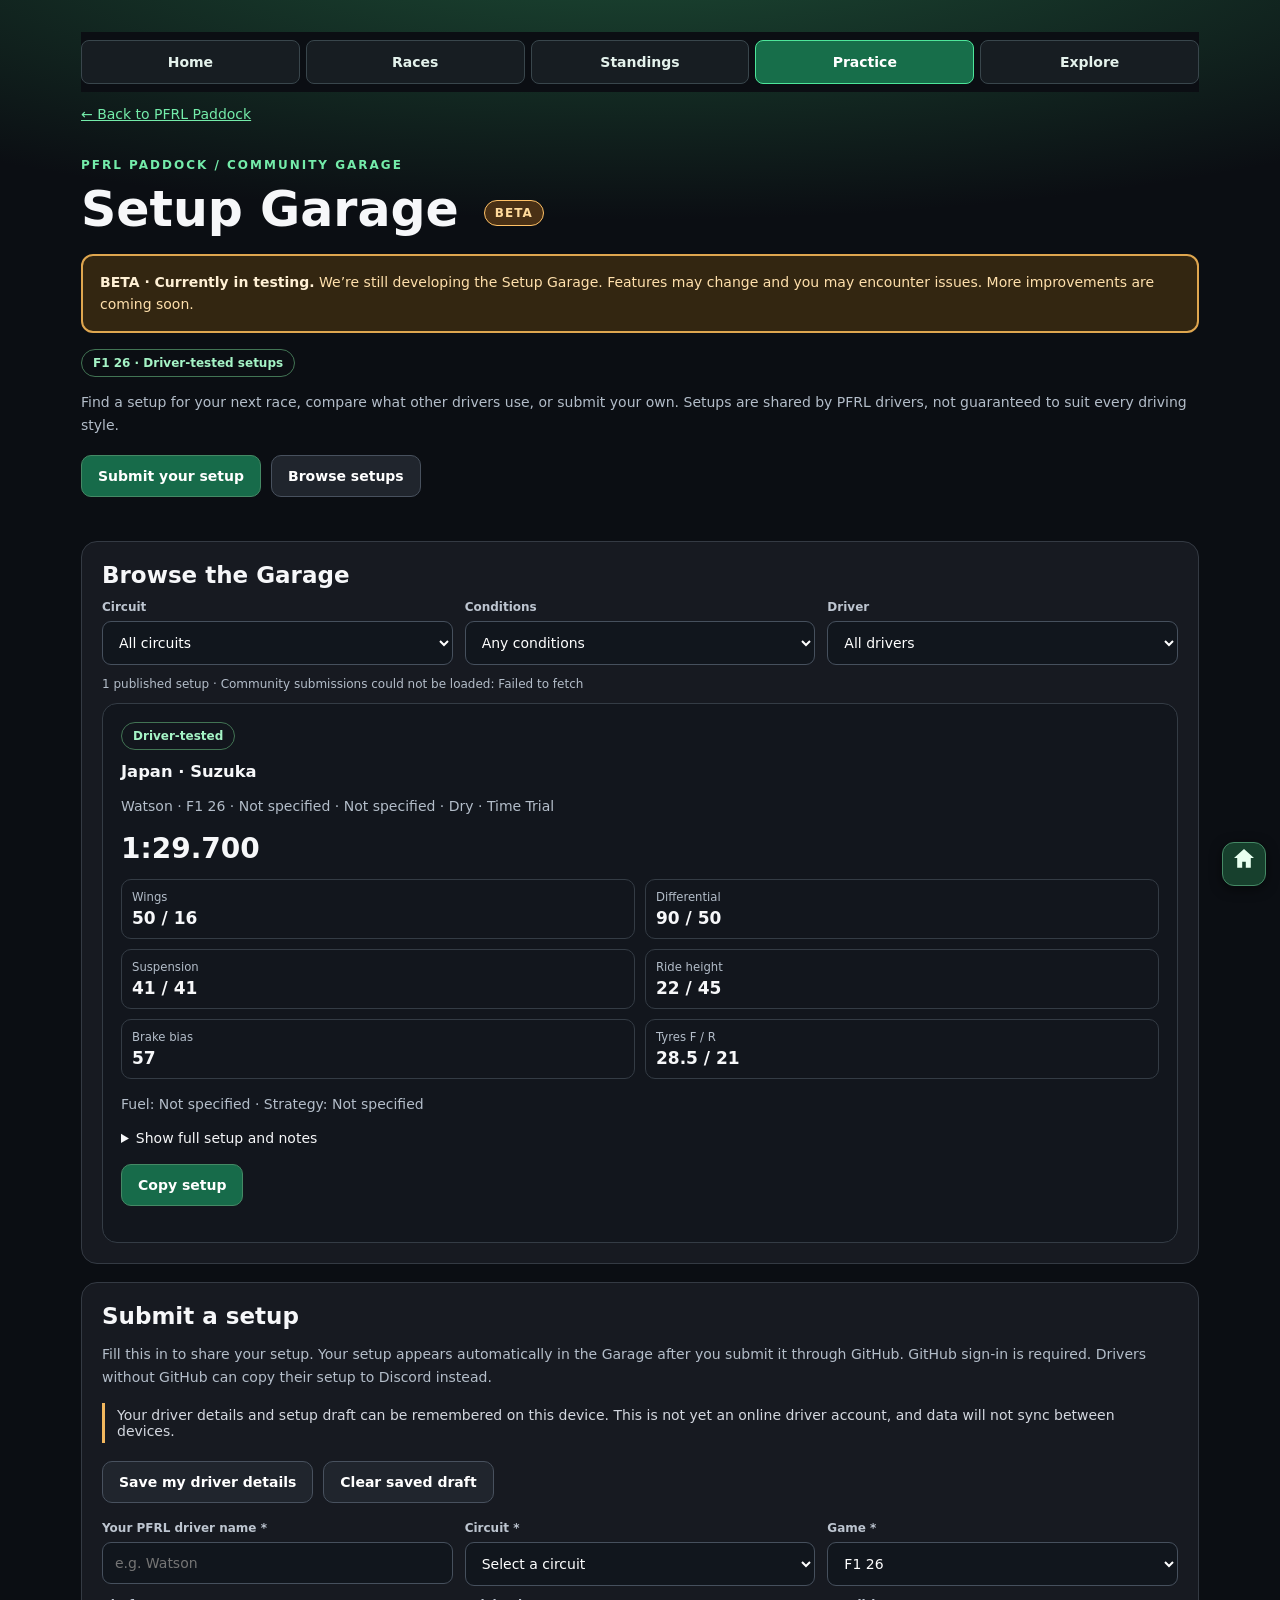
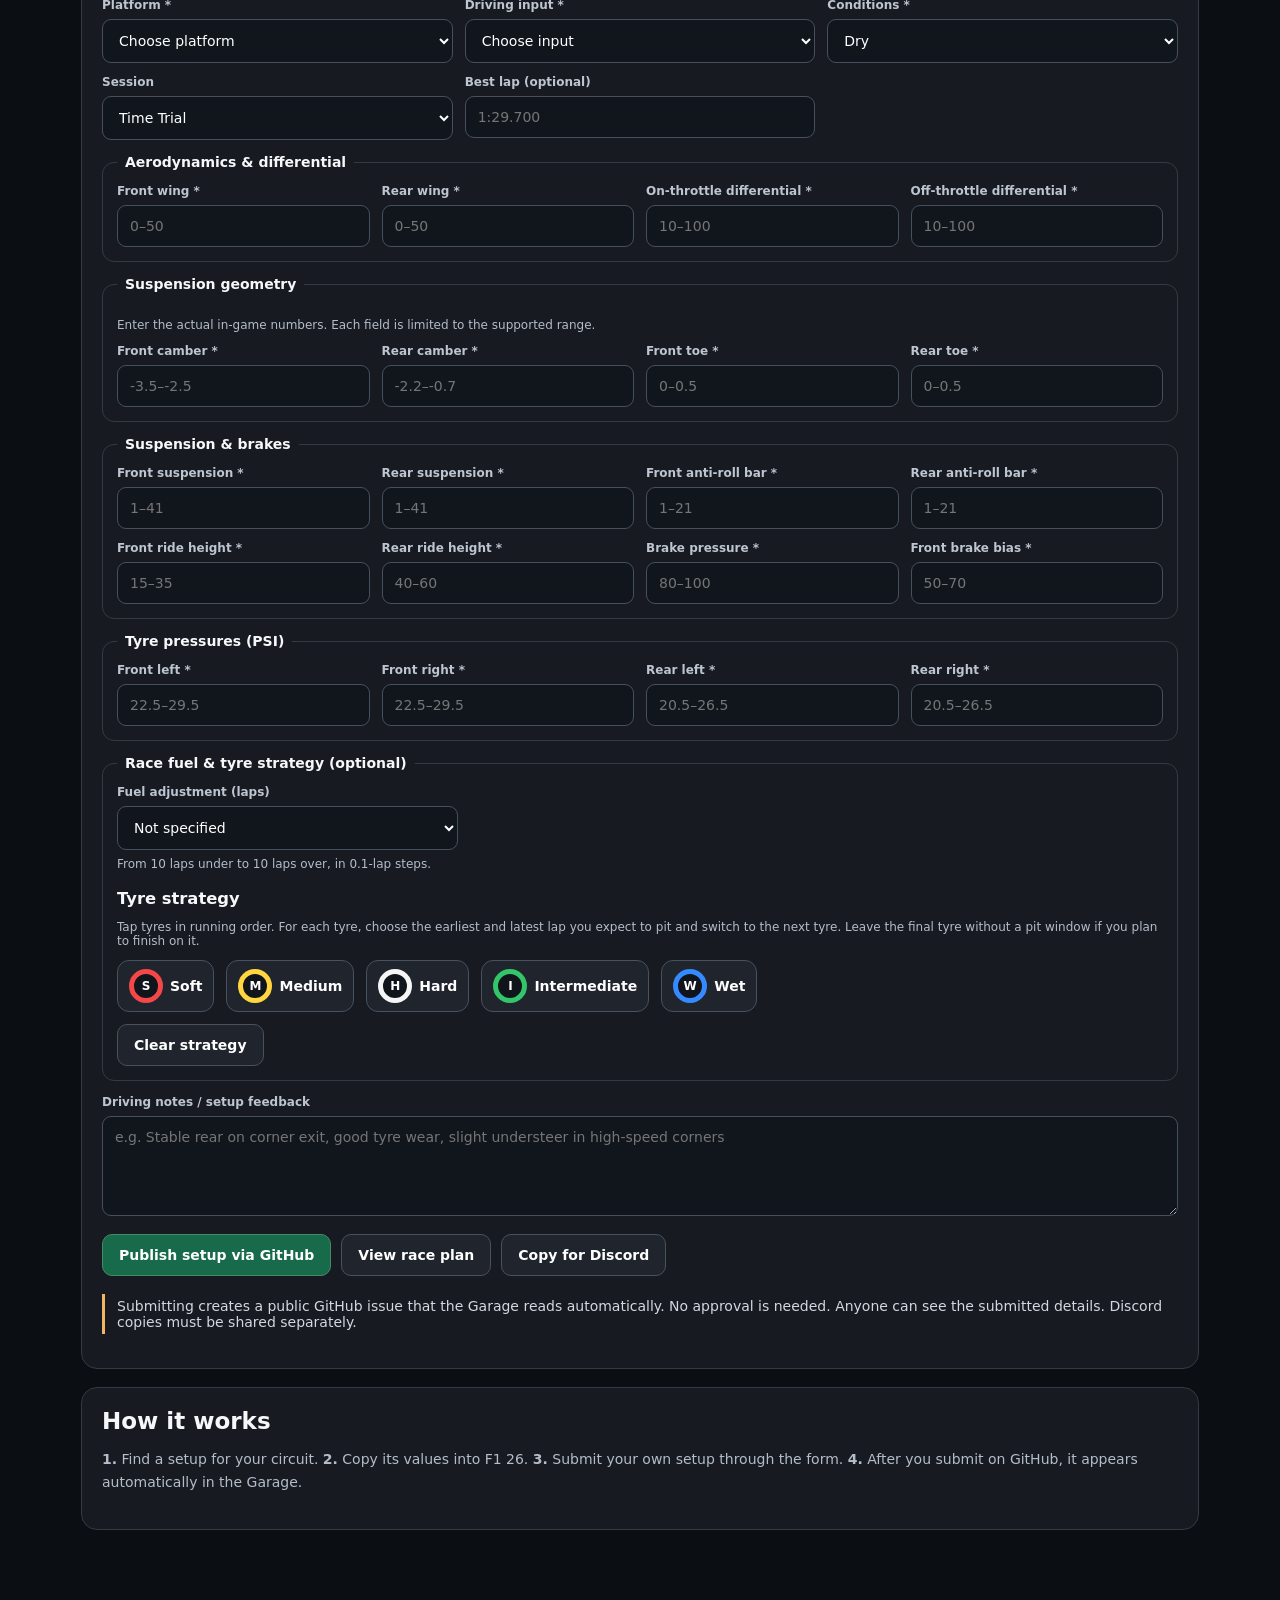
==== commit 8d11cbcd: "Consolidate Paddock navigation and polish the driver card" ====
--- a/garage.html
+++ b/garage.html
@@ -1,4 +1,4 @@
-<!doctype html><html lang="en"><head><meta charset="utf-8"><meta name="viewport" content="width=device-width,initial-scale=1"><title>PFRL | Setup Garage (Beta)</title><meta name="theme-color" content="#167b50"><link rel="manifest" href="./manifest.webmanifest"><link rel="icon" href="./pfrl-icon.svg"><style>:root{color-scheme:dark;--bg:#0b0e13;--card:#171a21;--line:#343a43;--muted:#b3bdc9;--accent:#74ecaa}*{box-sizing:border-box}body{margin:0;background:radial-gradient(ellipse 85% 300px at 50% -80px,#1d4e36,transparent),var(--bg);color:#f6f7f9;font:14px system-ui,-apple-system,Segoe UI,sans-serif}main{max-width:1150px;margin:auto;padding:24px 16px 90px}a{color:var(--accent)}h1{font-size:clamp(31px,5vw,49px);margin:9px 0}h2{margin:0 0 12px;font-size:23px}h3{margin:0 0 8px}.brand{font-size:12px;color:var(--accent);letter-spacing:2px;font-weight:800}.muted{color:var(--muted);line-height:1.65}.panel{background:var(--card);border:1px solid var(--line);border-radius:16px;padding:20px;margin:18px 0}.hero{padding:22px 0 8px}.tag{display:inline-block;padding:6px 11px;border:1px solid #427454;border-radius:30px;color:#a5f4c6;font-size:12px;font-weight:750}.buttons{display:flex;flex-wrap:wrap;gap:10px;margin:18px 0}.btn,button{border:1px solid #458965;background:#176b4a;color:white;border-radius:10px;padding:12px 16px;font:inherit;font-weight:750;cursor:pointer;text-decoration:none}.btn.secondary,button.secondary{background:#20252d;border-color:#48515e}.grid{display:grid;grid-template-columns:repeat(3,minmax(0,1fr));gap:12px}.field{display:flex;flex-direction:column;gap:7px}label{font-size:12px;font-weight:750;color:#bdc5d0}input,select,textarea{width:100%;background:#11161d;border:1px solid #46505d;border-radius:9px;color:white;padding:12px;font:inherit}textarea{min-height:100px;resize:vertical}.cards{display:grid;grid-template-columns:repeat(auto-fit,minmax(280px,1fr));gap:13px}.setup{background:#12161d;border:1px solid #343c45;border-radius:15px;padding:18px}.setup .lap{font-size:28px;font-weight:850;margin:12px 0}.spec{display:grid;grid-template-columns:1fr 1fr;gap:10px;margin:14px 0}.spec>div{padding:10px;border:1px solid #343c45;border-radius:10px}.spec small{display:block;color:var(--muted);margin-bottom:4px}.spec b{font-size:17px}.notice{border-left:3px solid #f2b75e;padding:4px 12px;color:#d3d7df}.hidden{display:none}.formgrid{display:grid;grid-template-columns:repeat(4,minmax(0,1fr));gap:12px}fieldset{border:1px solid var(--line);border-radius:12px;margin:14px 0;padding:14px}legend{font-weight:800;padding:0 8px}#formStatus{margin-top:12px}.fine{font-size:12px;color:var(--muted)}@media(max-width:800px){.grid,.formgrid{grid-template-columns:repeat(2,minmax(0,1fr))}}@media(max-width:520px){.grid,.formgrid{grid-template-columns:1fr}.panel{padding:14px}}.strategy-picker{display:flex;flex-wrap:wrap;gap:12px;margin:12px 0}.tyre-choice{display:flex;align-items:center;gap:7px;background:#20252d;border:1px solid #48515e;border-radius:12px;padding:8px 11px;cursor:pointer}.tyre-circle{width:34px;height:34px;display:inline-flex;align-items:center;justify-content:center;border:5px solid currentColor;border-radius:50%;background:#10151b;font-size:12px;font-weight:900;color:white}.tyre-choice[data-compound="Soft"] .tyre-circle{border-color:#f44747}.tyre-choice[data-compound="Medium"] .tyre-circle{border-color:#ffd63f}.tyre-choice[data-compound="Hard"] .tyre-circle{border-color:#f5f5f5}.tyre-choice[data-compound="Intermediate"] .tyre-circle{border-color:#32c56a}.tyre-choice[data-compound="Wet"] .tyre-circle{border-color:#368aff}.tyre-choice[aria-pressed="true"]{outline:2px solid var(--accent);background:#244b37}.stint{display:flex;align-items:center;gap:10px;flex-wrap:wrap;padding:9px 0;border-bottom:1px solid var(--line)}.stint input{width:95px}.stint-range{display:flex;align-items:end;gap:8px;flex-wrap:wrap}.stint-range>label{width:100%}.stint .tyre-circle{flex-shrink:0}.strategy-output{display:flex;gap:6px;flex-wrap:wrap;margin:10px 0}.strategy-output .tyre-circle{width:30px;height:30px;border-width:4px}.strategy-output .tyre-circle[data-compound="Soft"]{border-color:#f44747}.strategy-output .tyre-circle[data-compound="Medium"]{border-color:#ffd63f}.strategy-output .tyre-circle[data-compound="Hard"]{border-color:#fff}.strategy-output .tyre-circle[data-compound="Intermediate"]{border-color:#32c56a}.strategy-output .tyre-circle[data-compound="Wet"]{border-color:#368aff}.race-report{margin-top:24px;border:1px solid #609c74;border-radius:14px;padding:18px;background:#101b18}.race-report h2{color:#b3f8d0}.report-grid{display:grid;grid-template-columns:repeat(2,minmax(0,1fr));gap:10px}.report-item{background:#182b22;border:1px solid #355a44;border-radius:9px;padding:10px}.report-item small{display:block;color:#a8c7b3;margin-bottom:5px}.report-strategy{display:flex;flex-wrap:wrap;gap:9px}.report-stint{border:1px solid #4b6854;background:#16251c;padding:12px;border-radius:12px;flex:1 1 155px}.report-stint .tyre-circle{margin-bottom:8px}.report-values{display:grid;grid-template-columns:repeat(2,minmax(0,1fr));gap:7px}.report-values div{padding:7px;border-bottom:1px solid #32473b}.report-values b{float:right}.report-notes{white-space:pre-wrap}@media print{body{background:white!important;color:#111!important}body *{visibility:hidden!important}#raceReport,#raceReport *{visibility:visible!important}#raceReport{position:absolute;left:0;top:0;width:100%;margin:0;border:0;background:white!important;color:#111!important}#raceReport .buttons{display:none!important}.report-item,.report-stint{background:white!important;color:#111!important;border-color:#aaa!important}.report-item small,.report-stint small{color:#555!important}.report-values div{border-color:#bbb!important}.tyre-circle{color:#111!important}}.beta-badge{display:inline-block;vertical-align:middle;margin-left:8px;padding:5px 10px;border:1px solid #ffc166;border-radius:999px;background:#493015;color:#ffda9b;font-size:12px;font-weight:850;letter-spacing:1px;white-space:nowrap}.beta-notice{padding:15px 17px;margin:16px 0;border:2px solid #dfa64f;border-radius:12px;background:#332611;color:#ffe0ac;line-height:1.6}.beta-notice strong{color:#fff0d5}</style><link rel="stylesheet" href="./navigation.css"><link rel="stylesheet" href="./mobile.css"><script src="./mobile.js" defer></script><link rel="stylesheet" href="./home-nav.css"></head><body><main><div class="pfrl-home-bar"><a href="./index.html#mypaddock">Home</a></div><nav class="pfrl-site-nav" aria-label="Main navigation"><a href="./index.html#section/overview">Overview</a><a href="./index.html#section/driver">Driver Profiles</a><a href="./index.html#section/championship">Championship Standings</a><a href="./index.html#section/race">Race Centre</a><a href="./index.html#section/records">Records</a></nav><p><a href="./index.html#paddock">← Back to PFRL Paddock</a></p><div class="hero"><div class="brand">PFRL PADDOCK / COMMUNITY GARAGE</div><h1>Setup Garage <span class="beta-badge">BETA</span></h1><div class="beta-notice" role="note"><strong>BETA · Currently in testing.</strong> We’re still developing the Setup Garage. Features may change and you may encounter issues. More improvements are coming soon.</div><span class="tag">F1 26 · Driver-tested setups</span><p class="muted">Find a setup for your next race, compare what other drivers use, or submit your own. Setups are shared by PFRL drivers, not guaranteed to suit every driving style.</p><div class="buttons"><a class="btn" href="#submit">Submit your setup</a><a class="btn secondary" href="#browse">Browse setups</a></div></div><section class="panel" id="browse"><h2>Browse the Garage</h2><div class="grid"><div class="field"><label for="track">Circuit</label><select id="track"><option value="">All circuits</option></select></div><div class="field"><label for="conditions">Conditions</label><select id="conditions"><option value="">Any conditions</option><option>Dry</option><option>Wet</option><option>Mixed</option></select></div><div class="field"><label for="driver">Driver</label><select id="driver"><option value="">All drivers</option></select></div></div><p class="fine" id="count"></p><div class="cards" id="results"></div></section><section class="panel" id="submit"><h2>Submit a setup</h2><p class="muted">Fill this in to share your setup. Your setup appears automatically in the Garage after you submit it through GitHub. GitHub sign-in is required. Drivers without GitHub can copy their setup to Discord instead.</p><div class="notice" style="margin:10px 0 18px">Your driver details and setup draft can be remembered on this device. This is not yet an online driver account, and data will not sync between devices.</div><div class="buttons"><button type="button" class="secondary" id="saveMyDefaults">Save my driver details</button><button type="button" class="secondary" id="clearMyDraft">Clear saved draft</button></div><p class="fine" id="rememberStatus" aria-live="polite"></p><form id="setupForm"><div class="grid"><div class="field"><label for="submitDriver">Your PFRL driver name *</label><input id="submitDriver" required maxlength="70" placeholder="e.g. Watson"></div><div class="field"><label for="submitTrack">Circuit *</label><select id="submitTrack" required><option value="">Select a circuit</option></select></div><div class="field"><label for="submitGame">Game *</label><select id="submitGame"><option>F1 26</option><option>F1 25</option></select></div><div class="field"><label for="submitPlatform">Platform *</label><select id="submitPlatform" required><option value="">Choose platform</option><option>Xbox</option><option>PlayStation</option><option>PC</option></select></div><div class="field"><label for="submitInput">Driving input *</label><select id="submitInput" required><option value="">Choose input</option><option>Wheel</option><option>Controller</option></select></div><div class="field"><label for="submitConditions">Conditions *</label><select id="submitConditions"><option>Dry</option><option>Wet</option><option>Mixed</option></select></div><div class="field"><label for="submitSession">Session</label><select id="submitSession"><option>Time Trial</option><option>Qualifying</option><option>Race</option></select></div><div class="field"><label for="submitLap">Best lap (optional)</label><input id="submitLap" placeholder="1:29.700" pattern="[0-9]+:[0-5][0-9]\\.[0-9]{3}"></div></div><fieldset><legend>Aerodynamics & differential</legend><div class="formgrid"><div class="field"><label>Front wing *</label><input name="Front wing" type="number" min="0" max="50" step="1" placeholder="0–50" title="Allowed range: 0 to 50" required></div><div class="field"><label>Rear wing *</label><input name="Rear wing" type="number" min="0" max="50" step="1" placeholder="0–50" title="Allowed range: 0 to 50" required></div><div class="field"><label>On-throttle differential *</label><input name="On-throttle differential" type="number" min="10" max="100" step="5" placeholder="10–100" title="Allowed range: 10 to 100" required></div><div class="field"><label>Off-throttle differential *</label><input name="Off-throttle differential" type="number" min="10" max="100" step="5" placeholder="10–100" title="Allowed range: 10 to 100" required></div></div></fieldset><fieldset><legend>Suspension geometry</legend><p class="fine">Enter the actual in-game numbers. Each field is limited to the supported range.</p><div class="formgrid"><div class="field"><label>Front camber *</label><input name="Front camber" type="number" min="-3.5" max="-2.5" step="0.1" placeholder="-3.5–-2.5" title="Allowed range: -3.5 to -2.5" required></div><div class="field"><label>Rear camber *</label><input name="Rear camber" type="number" min="-2.2" max="-0.7" step="0.1" placeholder="-2.2–-0.7" title="Allowed range: -2.2 to -0.7" required></div><div class="field"><label>Front toe *</label><input name="Front toe" type="number" min="0" max="0.5" step="0.01" placeholder="0–0.5" title="Allowed range: 0 to 0.5" required></div><div class="field"><label>Rear toe *</label><input name="Rear toe" type="number" min="0" max="0.5" step="0.01" placeholder="0–0.5" title="Allowed range: 0 to 0.5" required></div></div></fieldset><fieldset><legend>Suspension & brakes</legend><div class="formgrid"><div class="field"><label>Front suspension *</label><input name="Front suspension" type="number" min="1" max="41" step="1" placeholder="1–41" title="Allowed range: 1 to 41" required></div><div class="field"><label>Rear suspension *</label><input name="Rear suspension" type="number" min="1" max="41" step="1" placeholder="1–41" title="Allowed range: 1 to 41" required></div><div class="field"><label>Front anti-roll bar *</label><input name="Front anti-roll bar" type="number" min="1" max="21" step="1" placeholder="1–21" title="Allowed range: 1 to 21" required></div><div class="field"><label>Rear anti-roll bar *</label><input name="Rear anti-roll bar" type="number" min="1" max="21" step="1" placeholder="1–21" title="Allowed range: 1 to 21" required></div><div class="field"><label>Front ride height *</label><input name="Front ride height" type="number" min="15" max="35" step="1" placeholder="15–35" title="Allowed range: 15 to 35" required></div><div class="field"><label>Rear ride height *</label><input name="Rear ride height" type="number" min="40" max="60" step="1" placeholder="40–60" title="Allowed range: 40 to 60" required></div><div class="field"><label>Brake pressure *</label><input name="Brake pressure" type="number" min="80" max="100" step="1" placeholder="80–100" title="Allowed range: 80 to 100" required></div><div class="field"><label>Front brake bias *</label><input name="Front brake bias" type="number" min="50" max="70" step="1" placeholder="50–70" title="Allowed range: 50 to 70" required></div></div></fieldset><fieldset><legend>Tyre pressures (PSI)</legend><div class="formgrid"><div class="field"><label>Front left *</label><input name="Front left tyre" type="number" min="22.5" max="29.5" step="0.1" placeholder="22.5–29.5" title="Allowed range: 22.5 to 29.5" required></div><div class="field"><label>Front right *</label><input name="Front right tyre" type="number" min="22.5" max="29.5" step="0.1" placeholder="22.5–29.5" title="Allowed range: 22.5 to 29.5" required></div><div class="field"><label>Rear left *</label><input name="Rear left tyre" type="number" min="20.5" max="26.5" step="0.1" placeholder="20.5–26.5" title="Allowed range: 20.5 to 26.5" required></div><div class="field"><label>Rear right *</label><input name="Rear right tyre" type="number" min="20.5" max="26.5" step="0.1" placeholder="20.5–26.5" title="Allowed range: 20.5 to 26.5" required></div></div></fieldset><fieldset><legend>Race fuel & tyre strategy (optional)</legend><div class="grid"><div class="field"><label for="submitFuel">Fuel adjustment (laps)</label><select id="submitFuel"><option value="">Not specified</option></select><span class="fine">From 10 laps under to 10 laps over, in 0.1-lap steps.</span></div></div><h3 style="margin-top:18px">Tyre strategy</h3><p class="fine">Tap tyres in running order. For each tyre, choose the earliest and latest lap you expect to pit and switch to the next tyre. Leave the final tyre without a pit window if you plan to finish on it.</p><div class="strategy-picker" id="tyrePicker"><button type="button" class="tyre-choice" data-compound="Soft"><span class="tyre-circle">S</span>Soft</button><button type="button" class="tyre-choice" data-compound="Medium"><span class="tyre-circle">M</span>Medium</button><button type="button" class="tyre-choice" data-compound="Hard"><span class="tyre-circle">H</span>Hard</button><button type="button" class="tyre-choice" data-compound="Intermediate"><span class="tyre-circle">I</span>Intermediate</button><button type="button" class="tyre-choice" data-compound="Wet"><span class="tyre-circle">W</span>Wet</button></div><div id="strategyStints" aria-live="polite"></div><button type="button" class="secondary" id="clearStrategy">Clear strategy</button></fieldset><div class="field"><label for="submitNotes">Driving notes / setup feedback</label><textarea id="submitNotes" maxlength="2000" placeholder="e.g. Stable rear on corner exit, good tyre wear, slight understeer in high-speed corners"></textarea></div><div class="buttons"><button type="submit">Publish setup via GitHub</button><button class="secondary" type="button" id="previewPlan">View race plan</button><button class="secondary" type="button" id="copySubmission">Copy for Discord</button></div><p class="notice">Submitting creates a public GitHub issue that the Garage reads automatically. No approval is needed. Anyone can see the submitted details. Discord copies must be shared separately.</p><p id="formStatus" class="muted" aria-live="polite"></p></form><section id="raceReport" class="race-report hidden" aria-live="polite"><div class="buttons"><button type="button" id="printReport">Print / Save PDF</button><button type="button" class="secondary" id="copyReport">Copy report</button><button type="button" class="secondary" id="closeReport">Close report</button></div><div id="reportBody"></div></section></section><section class="panel"><h2>How it works</h2><p class="muted"><b>1.</b> Find a setup for your circuit. <b>2.</b> Copy its values into F1 26. <b>3.</b> Submit your own setup through the form. <b>4.</b> After you submit on GitHub, it appears automatically in the Garage.</p></section></main><script>
+<!doctype html><html lang="en"><head><meta charset="utf-8"><meta name="viewport" content="width=device-width,initial-scale=1"><title>PFRL | Setup Garage (Beta)</title><meta name="theme-color" content="#167b50"><link rel="manifest" href="./manifest.webmanifest"><link rel="icon" href="./pfrl-icon.svg"><style>:root{color-scheme:dark;--bg:#0b0e13;--card:#171a21;--line:#343a43;--muted:#b3bdc9;--accent:#74ecaa}*{box-sizing:border-box}body{margin:0;background:radial-gradient(ellipse 85% 300px at 50% -80px,#1d4e36,transparent),var(--bg);color:#f6f7f9;font:14px system-ui,-apple-system,Segoe UI,sans-serif}main{max-width:1150px;margin:auto;padding:24px 16px 90px}a{color:var(--accent)}h1{font-size:clamp(31px,5vw,49px);margin:9px 0}h2{margin:0 0 12px;font-size:23px}h3{margin:0 0 8px}.brand{font-size:12px;color:var(--accent);letter-spacing:2px;font-weight:800}.muted{color:var(--muted);line-height:1.65}.panel{background:var(--card);border:1px solid var(--line);border-radius:16px;padding:20px;margin:18px 0}.hero{padding:22px 0 8px}.tag{display:inline-block;padding:6px 11px;border:1px solid #427454;border-radius:30px;color:#a5f4c6;font-size:12px;font-weight:750}.buttons{display:flex;flex-wrap:wrap;gap:10px;margin:18px 0}.btn,button{border:1px solid #458965;background:#176b4a;color:white;border-radius:10px;padding:12px 16px;font:inherit;font-weight:750;cursor:pointer;text-decoration:none}.btn.secondary,button.secondary{background:#20252d;border-color:#48515e}.grid{display:grid;grid-template-columns:repeat(3,minmax(0,1fr));gap:12px}.field{display:flex;flex-direction:column;gap:7px}label{font-size:12px;font-weight:750;color:#bdc5d0}input,select,textarea{width:100%;background:#11161d;border:1px solid #46505d;border-radius:9px;color:white;padding:12px;font:inherit}textarea{min-height:100px;resize:vertical}.cards{display:grid;grid-template-columns:repeat(auto-fit,minmax(280px,1fr));gap:13px}.setup{background:#12161d;border:1px solid #343c45;border-radius:15px;padding:18px}.setup .lap{font-size:28px;font-weight:850;margin:12px 0}.spec{display:grid;grid-template-columns:1fr 1fr;gap:10px;margin:14px 0}.spec>div{padding:10px;border:1px solid #343c45;border-radius:10px}.spec small{display:block;color:var(--muted);margin-bottom:4px}.spec b{font-size:17px}.notice{border-left:3px solid #f2b75e;padding:4px 12px;color:#d3d7df}.hidden{display:none}.formgrid{display:grid;grid-template-columns:repeat(4,minmax(0,1fr));gap:12px}fieldset{border:1px solid var(--line);border-radius:12px;margin:14px 0;padding:14px}legend{font-weight:800;padding:0 8px}#formStatus{margin-top:12px}.fine{font-size:12px;color:var(--muted)}@media(max-width:800px){.grid,.formgrid{grid-template-columns:repeat(2,minmax(0,1fr))}}@media(max-width:520px){.grid,.formgrid{grid-template-columns:1fr}.panel{padding:14px}}.strategy-picker{display:flex;flex-wrap:wrap;gap:12px;margin:12px 0}.tyre-choice{display:flex;align-items:center;gap:7px;background:#20252d;border:1px solid #48515e;border-radius:12px;padding:8px 11px;cursor:pointer}.tyre-circle{width:34px;height:34px;display:inline-flex;align-items:center;justify-content:center;border:5px solid currentColor;border-radius:50%;background:#10151b;font-size:12px;font-weight:900;color:white}.tyre-choice[data-compound="Soft"] .tyre-circle{border-color:#f44747}.tyre-choice[data-compound="Medium"] .tyre-circle{border-color:#ffd63f}.tyre-choice[data-compound="Hard"] .tyre-circle{border-color:#f5f5f5}.tyre-choice[data-compound="Intermediate"] .tyre-circle{border-color:#32c56a}.tyre-choice[data-compound="Wet"] .tyre-circle{border-color:#368aff}.tyre-choice[aria-pressed="true"]{outline:2px solid var(--accent);background:#244b37}.stint{display:flex;align-items:center;gap:10px;flex-wrap:wrap;padding:9px 0;border-bottom:1px solid var(--line)}.stint input{width:95px}.stint-range{display:flex;align-items:end;gap:8px;flex-wrap:wrap}.stint-range>label{width:100%}.stint .tyre-circle{flex-shrink:0}.strategy-output{display:flex;gap:6px;flex-wrap:wrap;margin:10px 0}.strategy-output .tyre-circle{width:30px;height:30px;border-width:4px}.strategy-output .tyre-circle[data-compound="Soft"]{border-color:#f44747}.strategy-output .tyre-circle[data-compound="Medium"]{border-color:#ffd63f}.strategy-output .tyre-circle[data-compound="Hard"]{border-color:#fff}.strategy-output .tyre-circle[data-compound="Intermediate"]{border-color:#32c56a}.strategy-output .tyre-circle[data-compound="Wet"]{border-color:#368aff}.race-report{margin-top:24px;border:1px solid #609c74;border-radius:14px;padding:18px;background:#101b18}.race-report h2{color:#b3f8d0}.report-grid{display:grid;grid-template-columns:repeat(2,minmax(0,1fr));gap:10px}.report-item{background:#182b22;border:1px solid #355a44;border-radius:9px;padding:10px}.report-item small{display:block;color:#a8c7b3;margin-bottom:5px}.report-strategy{display:flex;flex-wrap:wrap;gap:9px}.report-stint{border:1px solid #4b6854;background:#16251c;padding:12px;border-radius:12px;flex:1 1 155px}.report-stint .tyre-circle{margin-bottom:8px}.report-values{display:grid;grid-template-columns:repeat(2,minmax(0,1fr));gap:7px}.report-values div{padding:7px;border-bottom:1px solid #32473b}.report-values b{float:right}.report-notes{white-space:pre-wrap}@media print{body{background:white!important;color:#111!important}body *{visibility:hidden!important}#raceReport,#raceReport *{visibility:visible!important}#raceReport{position:absolute;left:0;top:0;width:100%;margin:0;border:0;background:white!important;color:#111!important}#raceReport .buttons{display:none!important}.report-item,.report-stint{background:white!important;color:#111!important;border-color:#aaa!important}.report-item small,.report-stint small{color:#555!important}.report-values div{border-color:#bbb!important}.tyre-circle{color:#111!important}}.beta-badge{display:inline-block;vertical-align:middle;margin-left:8px;padding:5px 10px;border:1px solid #ffc166;border-radius:999px;background:#493015;color:#ffda9b;font-size:12px;font-weight:850;letter-spacing:1px;white-space:nowrap}.beta-notice{padding:15px 17px;margin:16px 0;border:2px solid #dfa64f;border-radius:12px;background:#332611;color:#ffe0ac;line-height:1.6}.beta-notice strong{color:#fff0d5}</style><link rel="stylesheet" href="./navigation.css"><link rel="stylesheet" href="./mobile.css"><script src="./mobile.js" defer></script><link rel="stylesheet" href="./home-nav.css"><link rel="stylesheet" href="./destination-nav.css"></head><body><main><div class="pfrl-home-bar"><a href="./index.html#mypaddock">Home</a></div><nav class="destination-nav" aria-label="Main navigation"><a href="./index.html#mypaddock">Home</a><a href="./index.html#section/race">Races</a><a href="./index.html#section/championship">Standings</a><a href="./index.html#practice" aria-current="page">Practice</a><a href="./index.html#explore">Explore</a></nav><p><a href="./index.html#paddock">← Back to PFRL Paddock</a></p><div class="hero"><div class="brand">PFRL PADDOCK / COMMUNITY GARAGE</div><h1>Setup Garage <span class="beta-badge">BETA</span></h1><div class="beta-notice" role="note"><strong>BETA · Currently in testing.</strong> We’re still developing the Setup Garage. Features may change and you may encounter issues. More improvements are coming soon.</div><span class="tag">F1 26 · Driver-tested setups</span><p class="muted">Find a setup for your next race, compare what other drivers use, or submit your own. Setups are shared by PFRL drivers, not guaranteed to suit every driving style.</p><div class="buttons"><a class="btn" href="#submit">Submit your setup</a><a class="btn secondary" href="#browse">Browse setups</a></div></div><section class="panel" id="browse"><h2>Browse the Garage</h2><div class="grid"><div class="field"><label for="track">Circuit</label><select id="track"><option value="">All circuits</option></select></div><div class="field"><label for="conditions">Conditions</label><select id="conditions"><option value="">Any conditions</option><option>Dry</option><option>Wet</option><option>Mixed</option></select></div><div class="field"><label for="driver">Driver</label><select id="driver"><option value="">All drivers</option></select></div></div><p class="fine" id="count"></p><div class="cards" id="results"></div></section><section class="panel" id="submit"><h2>Submit a setup</h2><p class="muted">Fill this in to share your setup. Your setup appears automatically in the Garage after you submit it through GitHub. GitHub sign-in is required. Drivers without GitHub can copy their setup to Discord instead.</p><div class="notice" style="margin:10px 0 18px">Your driver details and setup draft can be remembered on this device. This is not yet an online driver account, and data will not sync between devices.</div><div class="buttons"><button type="button" class="secondary" id="saveMyDefaults">Save my driver details</button><button type="button" class="secondary" id="clearMyDraft">Clear saved draft</button></div><p class="fine" id="rememberStatus" aria-live="polite"></p><form id="setupForm"><div class="grid"><div class="field"><label for="submitDriver">Your PFRL driver name *</label><input id="submitDriver" required maxlength="70" placeholder="e.g. Watson"></div><div class="field"><label for="submitTrack">Circuit *</label><select id="submitTrack" required><option value="">Select a circuit</option></select></div><div class="field"><label for="submitGame">Game *</label><select id="submitGame"><option>F1 26</option><option>F1 25</option></select></div><div class="field"><label for="submitPlatform">Platform *</label><select id="submitPlatform" required><option value="">Choose platform</option><option>Xbox</option><option>PlayStation</option><option>PC</option></select></div><div class="field"><label for="submitInput">Driving input *</label><select id="submitInput" required><option value="">Choose input</option><option>Wheel</option><option>Controller</option></select></div><div class="field"><label for="submitConditions">Conditions *</label><select id="submitConditions"><option>Dry</option><option>Wet</option><option>Mixed</option></select></div><div class="field"><label for="submitSession">Session</label><select id="submitSession"><option>Time Trial</option><option>Qualifying</option><option>Race</option></select></div><div class="field"><label for="submitLap">Best lap (optional)</label><input id="submitLap" placeholder="1:29.700" pattern="[0-9]+:[0-5][0-9]\\.[0-9]{3}"></div></div><fieldset><legend>Aerodynamics & differential</legend><div class="formgrid"><div class="field"><label>Front wing *</label><input name="Front wing" type="number" min="0" max="50" step="1" placeholder="0–50" title="Allowed range: 0 to 50" required></div><div class="field"><label>Rear wing *</label><input name="Rear wing" type="number" min="0" max="50" step="1" placeholder="0–50" title="Allowed range: 0 to 50" required></div><div class="field"><label>On-throttle differential *</label><input name="On-throttle differential" type="number" min="10" max="100" step="5" placeholder="10–100" title="Allowed range: 10 to 100" required></div><div class="field"><label>Off-throttle differential *</label><input name="Off-throttle differential" type="number" min="10" max="100" step="5" placeholder="10–100" title="Allowed range: 10 to 100" required></div></div></fieldset><fieldset><legend>Suspension geometry</legend><p class="fine">Enter the actual in-game numbers. Each field is limited to the supported range.</p><div class="formgrid"><div class="field"><label>Front camber *</label><input name="Front camber" type="number" min="-3.5" max="-2.5" step="0.1" placeholder="-3.5–-2.5" title="Allowed range: -3.5 to -2.5" required></div><div class="field"><label>Rear camber *</label><input name="Rear camber" type="number" min="-2.2" max="-0.7" step="0.1" placeholder="-2.2–-0.7" title="Allowed range: -2.2 to -0.7" required></div><div class="field"><label>Front toe *</label><input name="Front toe" type="number" min="0" max="0.5" step="0.01" placeholder="0–0.5" title="Allowed range: 0 to 0.5" required></div><div class="field"><label>Rear toe *</label><input name="Rear toe" type="number" min="0" max="0.5" step="0.01" placeholder="0–0.5" title="Allowed range: 0 to 0.5" required></div></div></fieldset><fieldset><legend>Suspension & brakes</legend><div class="formgrid"><div class="field"><label>Front suspension *</label><input name="Front suspension" type="number" min="1" max="41" step="1" placeholder="1–41" title="Allowed range: 1 to 41" required></div><div class="field"><label>Rear suspension *</label><input name="Rear suspension" type="number" min="1" max="41" step="1" placeholder="1–41" title="Allowed range: 1 to 41" required></div><div class="field"><label>Front anti-roll bar *</label><input name="Front anti-roll bar" type="number" min="1" max="21" step="1" placeholder="1–21" title="Allowed range: 1 to 21" required></div><div class="field"><label>Rear anti-roll bar *</label><input name="Rear anti-roll bar" type="number" min="1" max="21" step="1" placeholder="1–21" title="Allowed range: 1 to 21" required></div><div class="field"><label>Front ride height *</label><input name="Front ride height" type="number" min="15" max="35" step="1" placeholder="15–35" title="Allowed range: 15 to 35" required></div><div class="field"><label>Rear ride height *</label><input name="Rear ride height" type="number" min="40" max="60" step="1" placeholder="40–60" title="Allowed range: 40 to 60" required></div><div class="field"><label>Brake pressure *</label><input name="Brake pressure" type="number" min="80" max="100" step="1" placeholder="80–100" title="Allowed range: 80 to 100" required></div><div class="field"><label>Front brake bias *</label><input name="Front brake bias" type="number" min="50" max="70" step="1" placeholder="50–70" title="Allowed range: 50 to 70" required></div></div></fieldset><fieldset><legend>Tyre pressures (PSI)</legend><div class="formgrid"><div class="field"><label>Front left *</label><input name="Front left tyre" type="number" min="22.5" max="29.5" step="0.1" placeholder="22.5–29.5" title="Allowed range: 22.5 to 29.5" required></div><div class="field"><label>Front right *</label><input name="Front right tyre" type="number" min="22.5" max="29.5" step="0.1" placeholder="22.5–29.5" title="Allowed range: 22.5 to 29.5" required></div><div class="field"><label>Rear left *</label><input name="Rear left tyre" type="number" min="20.5" max="26.5" step="0.1" placeholder="20.5–26.5" title="Allowed range: 20.5 to 26.5" required></div><div class="field"><label>Rear right *</label><input name="Rear right tyre" type="number" min="20.5" max="26.5" step="0.1" placeholder="20.5–26.5" title="Allowed range: 20.5 to 26.5" required></div></div></fieldset><fieldset><legend>Race fuel & tyre strategy (optional)</legend><div class="grid"><div class="field"><label for="submitFuel">Fuel adjustment (laps)</label><select id="submitFuel"><option value="">Not specified</option></select><span class="fine">From 10 laps under to 10 laps over, in 0.1-lap steps.</span></div></div><h3 style="margin-top:18px">Tyre strategy</h3><p class="fine">Tap tyres in running order. For each tyre, choose the earliest and latest lap you expect to pit and switch to the next tyre. Leave the final tyre without a pit window if you plan to finish on it.</p><div class="strategy-picker" id="tyrePicker"><button type="button" class="tyre-choice" data-compound="Soft"><span class="tyre-circle">S</span>Soft</button><button type="button" class="tyre-choice" data-compound="Medium"><span class="tyre-circle">M</span>Medium</button><button type="button" class="tyre-choice" data-compound="Hard"><span class="tyre-circle">H</span>Hard</button><button type="button" class="tyre-choice" data-compound="Intermediate"><span class="tyre-circle">I</span>Intermediate</button><button type="button" class="tyre-choice" data-compound="Wet"><span class="tyre-circle">W</span>Wet</button></div><div id="strategyStints" aria-live="polite"></div><button type="button" class="secondary" id="clearStrategy">Clear strategy</button></fieldset><div class="field"><label for="submitNotes">Driving notes / setup feedback</label><textarea id="submitNotes" maxlength="2000" placeholder="e.g. Stable rear on corner exit, good tyre wear, slight understeer in high-speed corners"></textarea></div><div class="buttons"><button type="submit">Publish setup via GitHub</button><button class="secondary" type="button" id="previewPlan">View race plan</button><button class="secondary" type="button" id="copySubmission">Copy for Discord</button></div><p class="notice">Submitting creates a public GitHub issue that the Garage reads automatically. No approval is needed. Anyone can see the submitted details. Discord copies must be shared separately.</p><p id="formStatus" class="muted" aria-live="polite"></p></form><section id="raceReport" class="race-report hidden" aria-live="polite"><div class="buttons"><button type="button" id="printReport">Print / Save PDF</button><button type="button" class="secondary" id="copyReport">Copy report</button><button type="button" class="secondary" id="closeReport">Close report</button></div><div id="reportBody"></div></section></section><section class="panel"><h2>How it works</h2><p class="muted"><b>1.</b> Find a setup for your circuit. <b>2.</b> Copy its values into F1 26. <b>3.</b> Submit your own setup through the form. <b>4.</b> After you submit on GitHub, it appears automatically in the Garage.</p></section></main><script>
 const $=id=>document.getElementById(id);
 const circuits=["Australia · Melbourne","Austria · Spielberg","Azerbaijan · Baku","Bahrain · Sakhir","Belgium · Spa","Brazil · Interlagos","Canada · Montreal","China · Shanghai","Great Britain · Silverstone","Hungary · Budapest","Italy · Imola","Italy · Monza","Japan · Suzuka","Las Vegas","Mexico · Mexico City","Monaco","Netherlands · Zandvoort","Qatar · Lusail","Saudi Arabia · Jeddah","Singapore · Marina Bay","Spain · Barcelona","Spain · Madrid","United Arab Emirates · Abu Dhabi","United States · Austin","United States · Miami"];
 const esc=x=>String(x??"").replace(/[&<>"']/g,c=>({"&":"&amp;","<":"&lt;",">":"&gt;",'"':"&quot;","'":"&#39;"}[c]));
--- a/destination-nav.css
+++ b/destination-nav.css
@@ -0,0 +1,5 @@
+.destination-nav{position:sticky;top:0;z-index:20;display:grid;grid-template-columns:repeat(5,minmax(0,1fr));gap:6px;padding:8px 0;margin:8px 0 14px;background:#0b0e13}
+.destination-nav a{display:grid;place-items:center;min-height:44px;padding:4px;border:1px solid #39464c;border-radius:8px;color:#e4f2ec;background:#171d22;text-decoration:none;text-align:center;font-weight:750}
+.destination-nav a[aria-current]{background:#176e4a;border-color:#4de69a;color:#fff}
+.destination-nav a:focus-visible{outline:2px solid #4de69a;outline-offset:2px}#content{scroll-margin-top:65px}
+@media(max-width:680px){.destination-nav{gap:4px}.destination-nav a{font-size:clamp(10px,3vw,13px)}}
